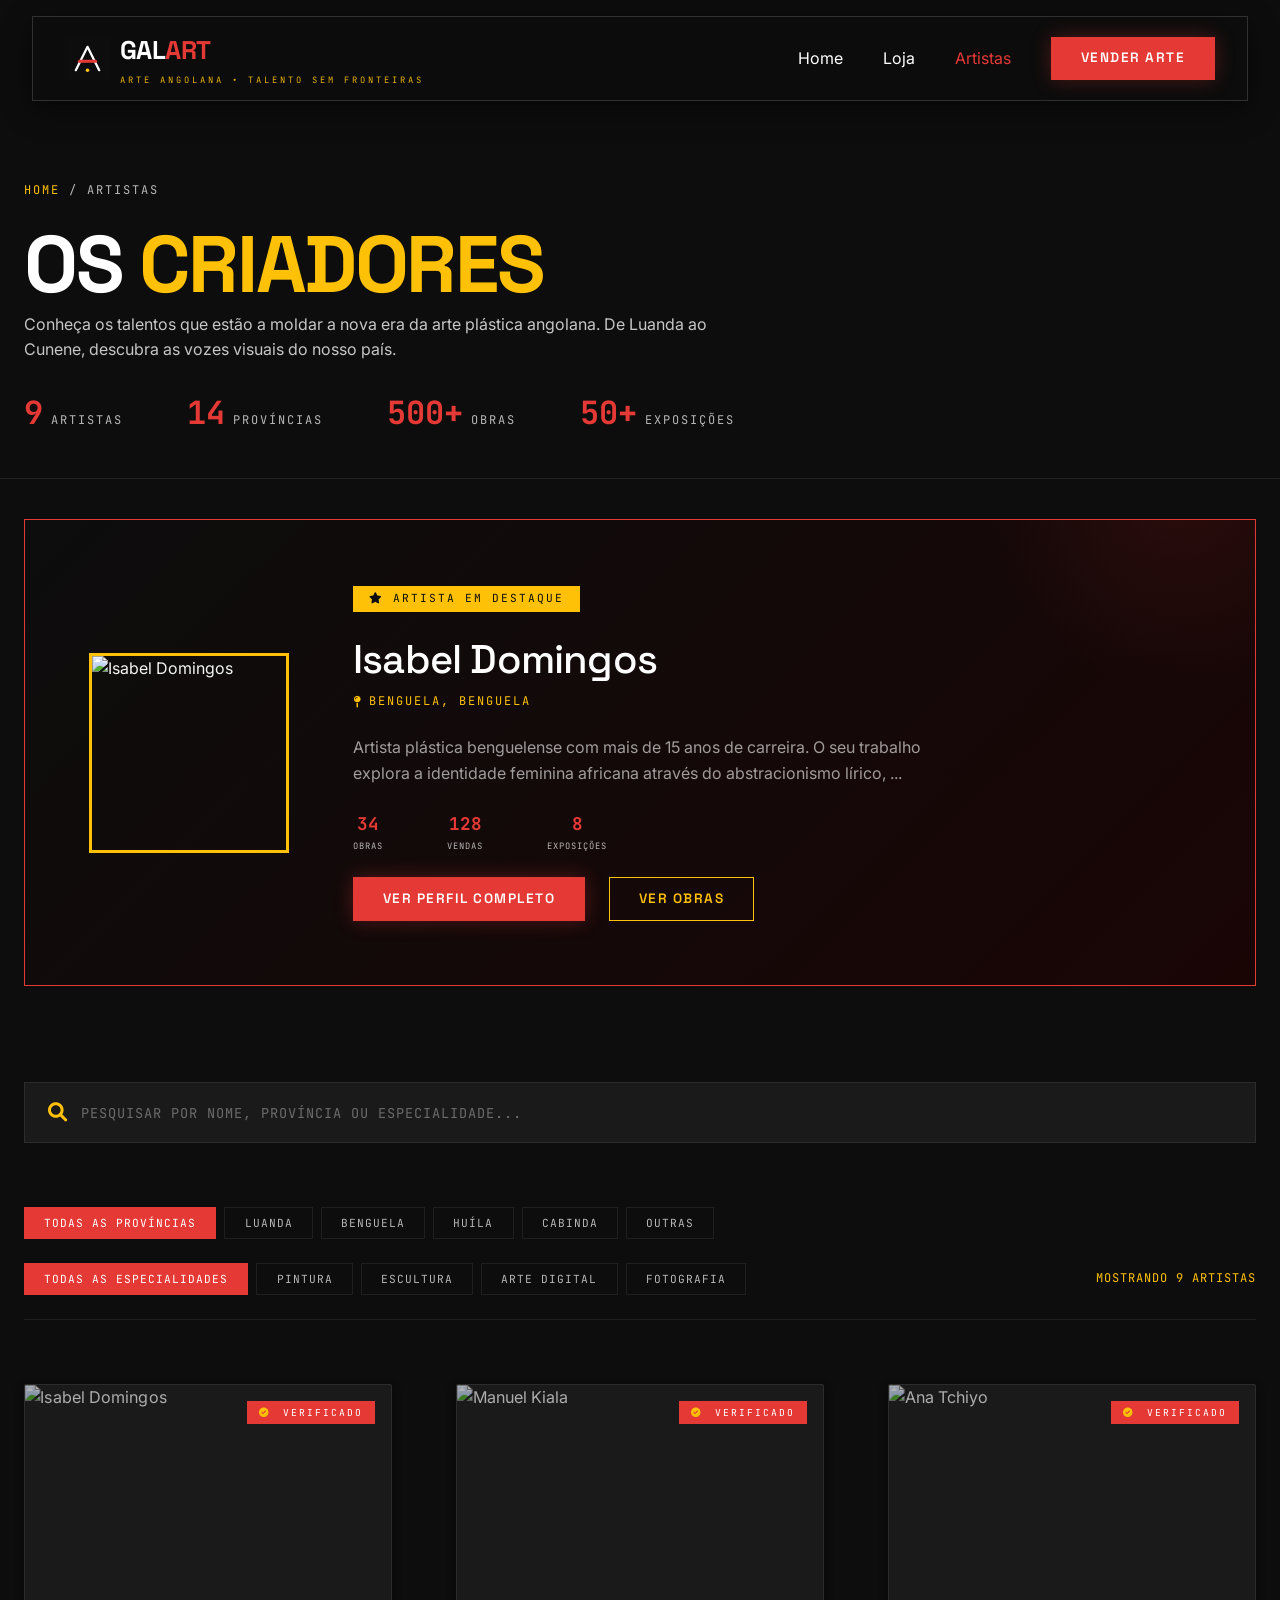
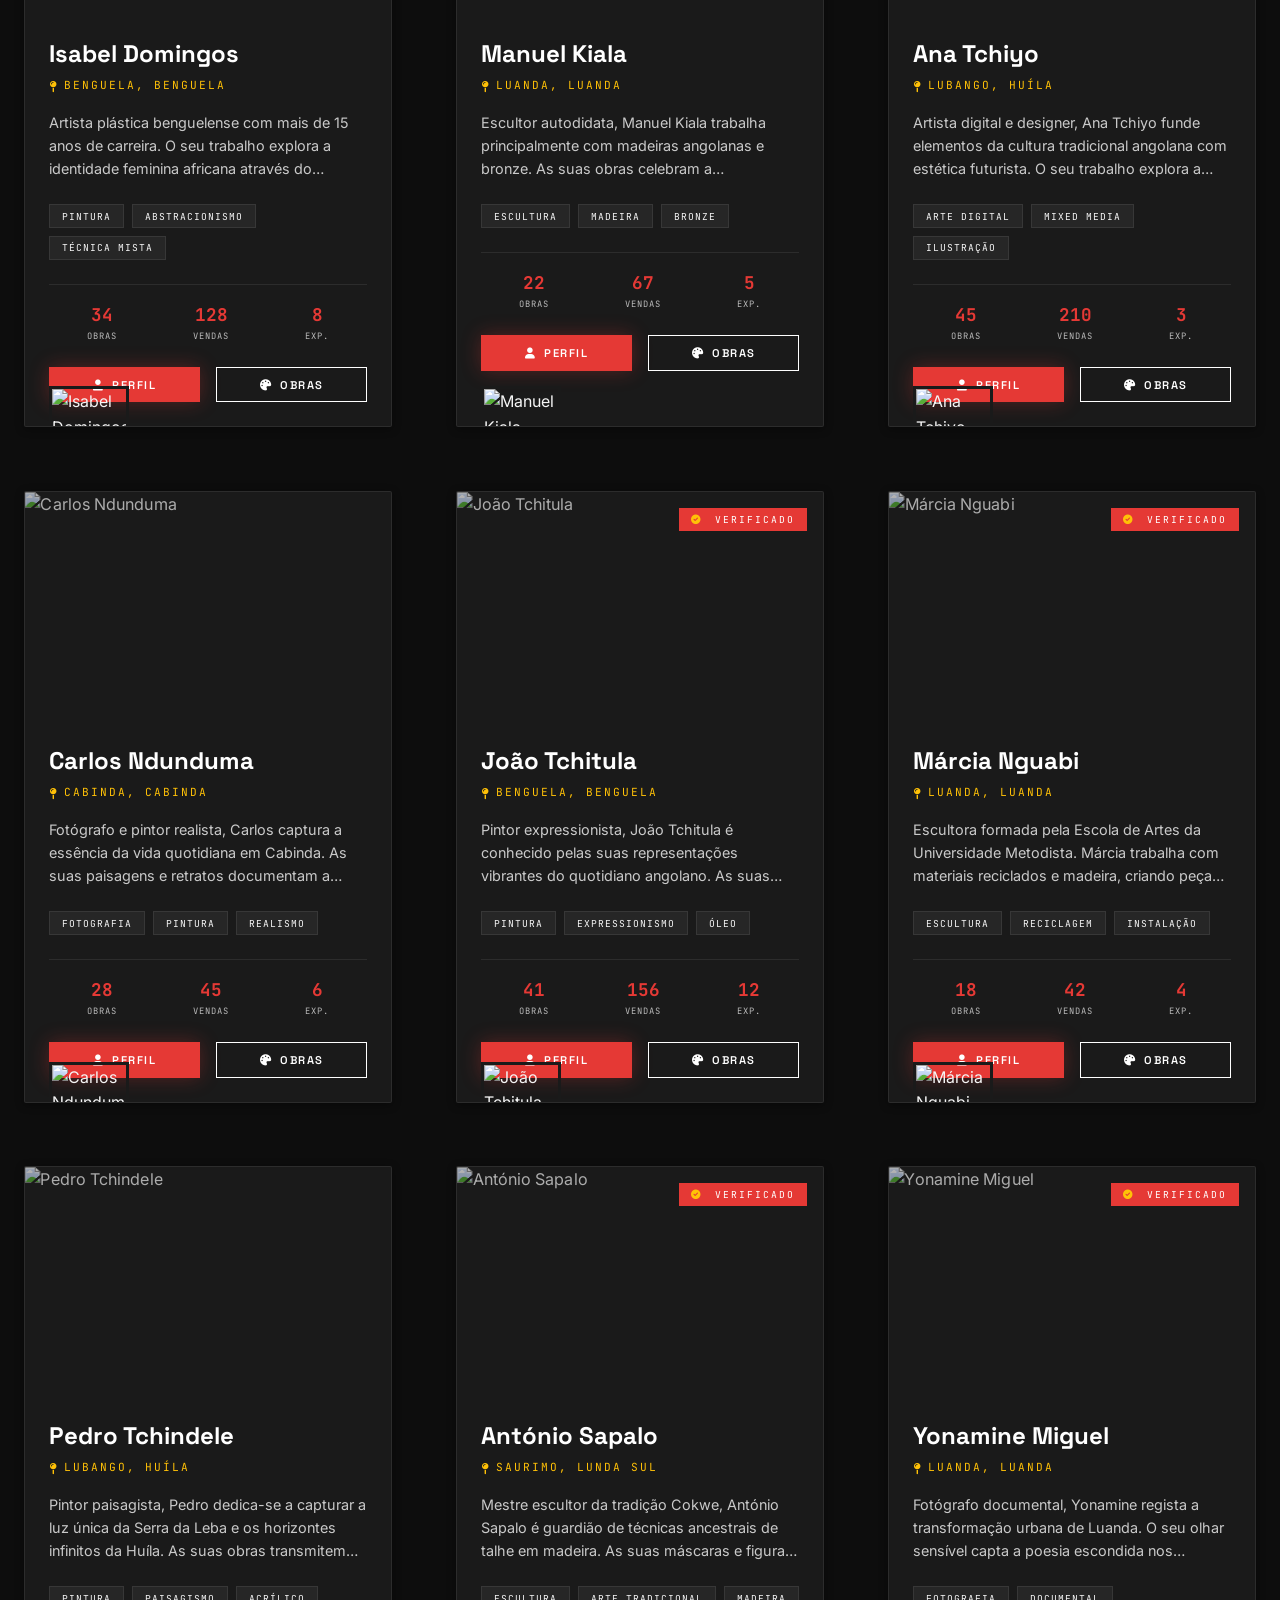
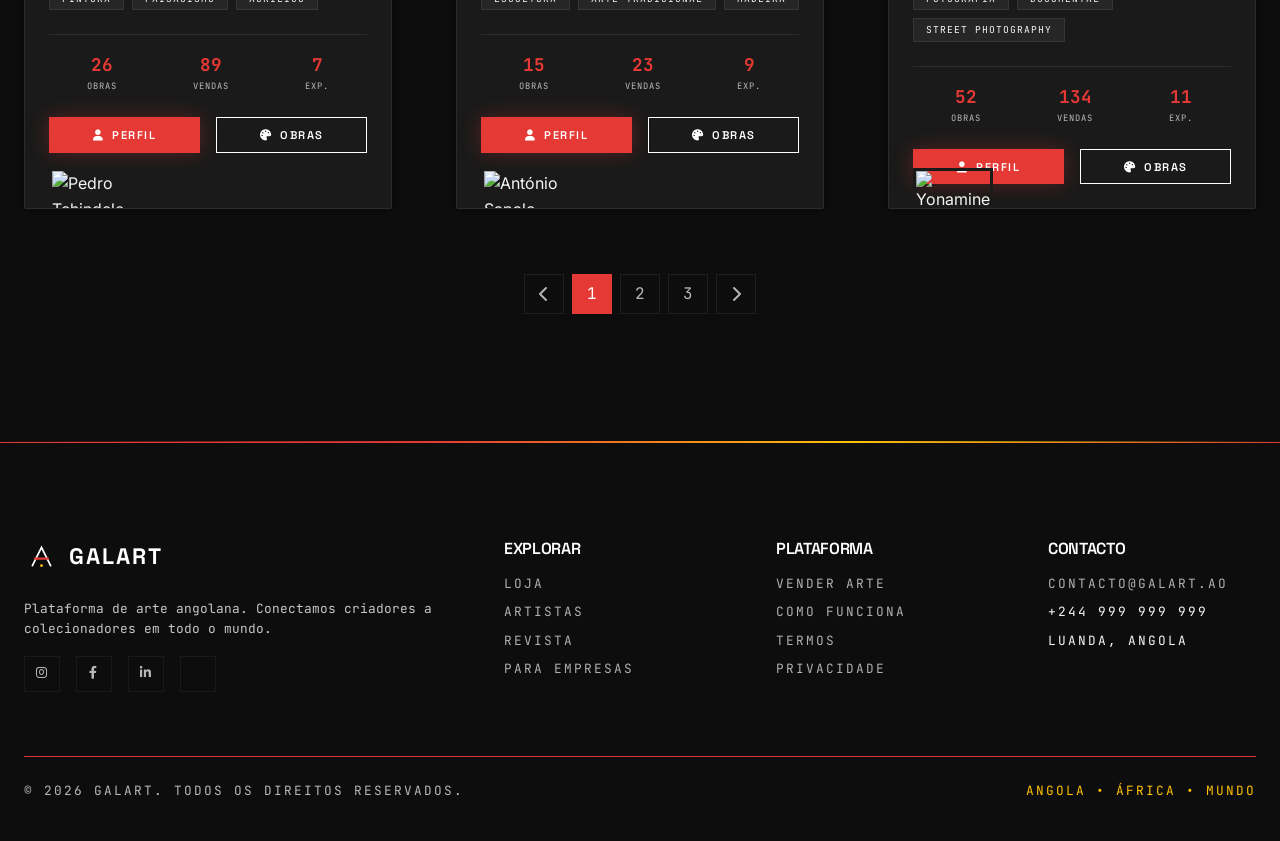
==== artistas.html @ ef6b7861 "Add files via upload" ====
<!DOCTYPE html>
<html lang="pt-AO">
<head>
  <meta charset="UTF-8">
  <meta name="viewport" content="width=device-width, initial-scale=1.0, viewport-fit=cover">
  <meta name="description" content="GALART Artistas - Conheça os talentos da arte plástica angolana. Descubra pintores, escultores e artistas digitais de todas as províncias de Angola.">
  <meta name="theme-color" content="#0D0D0D">
  
  <title>Artistas | GALART - Talento Angolano</title>
  
  <!-- Fontes Google -->
  <link rel="preconnect" href="https://fonts.googleapis.com">
  <link rel="preconnect" href="https://fonts.gstatic.com" crossorigin>
  <link href="https://fonts.googleapis.com/css2?family=Space+Grotesk:wght@400;500;600;700;800&family=Inter:wght@400;500;600&family=JetBrains+Mono:wght@400;500&display=swap" rel="stylesheet">
  
  <!-- Font Awesome -->
  <link rel="stylesheet" href="https://cdnjs.cloudflare.com/ajax/libs/font-awesome/6.0.0-beta3/css/all.min.css">
  
 
</head>
<body>
  
  <!-- ============================================ -->
  <!-- NAVBAR                                       -->
  <!-- ============================================ -->
   <nav class="navbar">
    <div class="galart-logo">
      <!-- Logotipo Oficial GALART (SVG) -->
      <svg class="galart-logo-svg" viewBox="0 0 50 50" fill="none" xmlns="http://www.w3.org/2000/svg">
        <!-- Fundo Preto -->
        <rect width="50" height="50" fill="#0D0D0D"/>
        <!-- Letra G Estilizada -->
        <path d="M12 38L25 12L38 38" stroke="#FFFFFF" stroke-width="2.5" stroke-linecap="round" stroke-linejoin="round"/>
        <!-- Rabisco Vermelho -->
        <path d="M16 28H34" stroke="#E53935" stroke-width="3.5" stroke-linecap="round"/>
        <!-- Detalhe Amarelo -->
        <circle cx="25" cy="38" r="2" fill="#FFC107"/>
      </svg>
      <div>
        <div class="galart-logo-text">
          GAL<span class="accent">ART</span>
        </div>
        <div class="galart-slogan">ARTE ANGOLANA • TALENTO SEM FRONTEIRAS</div>
      </div>
    </div>
    
    <div class="nav-links" style="display: flex; gap: 2.5rem; align-items: center;">
      <a href="home.html">Home</a>
      <a href="loja.html">Loja</a>
      <a href="artistas.html" style="color: var(--color-red);">Artistas</a>
      
      <a href="/vender" class="btn btn-primary" style="padding: 0.6rem 1.8rem;">Vender Arte</a>
    </div>
  </nav>
  
  <!-- ============================================ -->
  <!-- PAGE HEADER                                  -->
  <!-- ============================================ -->
  <section class="page-header">
    <div class="container">
      <div class="breadcrumb">
        <a href="home.html">Home</a> / <span>Artistas</span>
      </div>
      <h1>Os <span class="accent">Criadores</span></h1>
      <p class="header-description">
        Conheça os talentos que estão a moldar a nova era da arte plástica angolana. 
        De Luanda ao Cunene, descubra as vozes visuais do nosso país.
      </p>
      
      <div class="header-stats">
        <div class="header-stat">
          <span class="header-stat-number" id="totalArtists">9</span>
          <span class="header-stat-label">Artistas</span>
        </div>
        <div class="header-stat">
          <span class="header-stat-number">14</span>
          <span class="header-stat-label">Províncias</span>
        </div>
        <div class="header-stat">
          <span class="header-stat-number">500+</span>
          <span class="header-stat-label">Obras</span>
        </div>
        <div class="header-stat">
          <span class="header-stat-number">50+</span>
          <span class="header-stat-label">Exposições</span>
        </div>
      </div>
    </div>
  </section>
  
  <!-- ============================================ -->
  <!-- ARTISTA EM DESTAQUE                          -->
  <!-- ============================================ -->
  <section>
    <div class="container">
      <div class="featured-artist" id="featuredArtist"></div>
    </div>
  </section>
  
  <!-- ============================================ -->
  <!-- PESQUISA E FILTROS                           -->
  <!-- ============================================ -->
  <section class="search-filter-section">
    <div class="container">
      <div class="search-wrapper">
        <i class="fas fa-search search-icon"></i>
        <input type="text" class="search-input" id="searchInput" placeholder="Pesquisar por nome, província ou especialidade...">
      </div>
      
      <div class="filters-bar">
        <div class="filter-group">
          <button class="filter-btn active" data-province="all">Todas as Províncias</button>
          <button class="filter-btn" data-province="Luanda">Luanda</button>
          <button class="filter-btn" data-province="Benguela">Benguela</button>
          <button class="filter-btn" data-province="Huíla">Huíla</button>
          <button class="filter-btn" data-province="Cabinda">Cabinda</button>
          <button class="filter-btn" data-province="outras">Outras</button>
        </div>
        
        <div class="filter-group">
          <button class="filter-btn active" data-specialty="all">Todas as Especialidades</button>
          <button class="filter-btn" data-specialty="Pintura">Pintura</button>
          <button class="filter-btn" data-specialty="Escultura">Escultura</button>
          <button class="filter-btn" data-specialty="Arte Digital">Arte Digital</button>
          <button class="filter-btn" data-specialty="Fotografia">Fotografia</button>
        </div>
        
        <div class="results-count">
          Mostrando <span id="showingCount">9</span> artistas
        </div>
      </div>
    </div>
  </section>
  
  <!-- ============================================ -->
  <!-- GRID DE ARTISTAS                             -->
  <!-- ============================================ -->
  <section>
    <div class="container">
      <div class="artists-grid" id="artistsGrid"></div>
      
      <div class="pagination">
        <a href="#" class="page-link"><i class="fas fa-chevron-left"></i></a>
        <a href="#" class="page-link active">1</a>
        <a href="#" class="page-link">2</a>
        <a href="#" class="page-link">3</a>
        <a href="#" class="page-link"><i class="fas fa-chevron-right"></i></a>
      </div>
    </div>
  </section>
  
  <!-- ============================================ -->
  <!-- MODAL DE PERFIL DO ARTISTA                   -->
  <!-- ============================================ -->
  <div class="modal-overlay" id="artistModal">
    <div class="modal">
      <button class="modal-close" id="modalClose">&times;</button>
      <div id="modalContent"></div>
    </div>
  </div>
  
  <!-- ============================================ -->
  <!-- FOOTER                                       -->
  <!-- ============================================ -->
  <footer class="footer">
    <div class="container">
      <div class="footer-content">
        <div>
          <div class="galart-logo" style="margin-bottom: var(--space-md);">
            <svg width="35" height="35" viewBox="0 0 50 50" fill="none">
              <rect width="50" height="50" fill="#0D0D0D"/>
              <path d="M12 38L25 12L38 38" stroke="#FFFFFF" stroke-width="2.5" stroke-linecap="round"/>
              <path d="M16 28H34" stroke="#E53935" stroke-width="3.5" stroke-linecap="round"/>
              <circle cx="25" cy="38" r="2" fill="#FFC107"/>
            </svg>
            <span style="font-family: var(--font-primary); font-weight: 800; font-size: 1.4rem; color: var(--color-white);">GALART</span>
          </div>
          <p style="text-transform: none; letter-spacing: normal; opacity: 0.8; margin-bottom: var(--space-sm);">
            Plataforma de arte angolana. Conectamos criadores a colecionadores em todo o mundo.
          </p>
          <div class="social-links">
            <a href="#"><i class="fab fa-instagram"></i></a>
            <a href="#"><i class="fab fa-facebook-f"></i></a>
            <a href="#"><i class="fab fa-linkedin-in"></i></a>
            <a href="#"><i class="fab fa-x-twitter"></i></a>
          </div>
        </div>
        <div>
          <h4>Explorar</h4>
          <ul>
            <li><a href="loja.html">Loja</a></li>
            <li><a href="artistas.html">Artistas</a></li>
            <li><a href="revista.html">Revista</a></li>
            <li><a href="empresas.html">Para Empresas</a></li>
          </ul>
        </div>
        <div>
          <h4>Plataforma</h4>
          <ul>
            <li><a href="vender.html">Vender Arte</a></li>
            <li><a href="como-funciona.html">Como Funciona</a></li>
            <li><a href="termos.html">Termos</a></li>
            <li><a href="privacidade.html">Privacidade</a></li>
          </ul>
        </div>
        <div>
          <h4>Contacto</h4>
          <ul>
            <li><a href="mailto:contacto@galart.ao">contacto@galart.ao</a></li>
            <li>+244 999 999 999</li>
            <li>Luanda, Angola</li>
          </ul>
        </div>
      </div>
      <div class="footer-bottom">
        <span>© 2026 GALART. Todos os direitos reservados.</span>
        <span style="color: var(--color-yellow);">ANGOLA • ÁFRICA • MUNDO</span>
      </div>
    </div>
  </footer>
  
  <!-- ============================================ -->
  <!-- JAVASCRIPT                                   -->
  <!-- ============================================ -->
  <script>
    (function() {
      'use strict';
      
      // ===== DADOS DOS ARTISTAS =====
      const artists = [
        {
          id: 1,
          name: 'Isabel Domingos',
          location: 'Benguela',
          province: 'Benguela',
          avatar: 'https://images.unsplash.com/photo-1544005313-94ddf0286df2?w=200&q=80',
          cover: 'https://images.joseartgallery.com/247650/conversions/portrait-painting-dreaming-colorful-portrait-thumb.jpg?w=800&q=80',
          bio: 'Artista plástica benguelense com mais de 15 anos de carreira. O seu trabalho explora a identidade feminina africana através do abstracionismo lírico, utilizando cores vibrantes e texturas que remetem às paisagens do Namibe.',
          specialties: ['Pintura', 'Abstracionismo', 'Técnica Mista'],
          artworks: 34,
          sales: 128,
          exhibitions: 8,
          verified: true,
          featured: true,
          social: { ig: '@isabel.art', web: 'isabeldomingos.art' }
        },
        {
          id: 2,
          name: 'Manuel Kiala',
          location: 'Luanda',
          province: 'Luanda',
          avatar: 'https://images.unsplash.com/photo-1506794778202-cad84cf45f1d?w=200&q=80',
          cover: 'https://images.joseartgallery.com/169221/conversions/portrait-painting-floral-tranquility-thumb.jpg?w=800&q=80',
          bio: 'Escultor autodidata, Manuel Kiala trabalha principalmente com madeiras angolanas e bronze. As suas obras celebram a ancestralidade e os guardiões espirituais das tradições bantu, reinterpretados numa linguagem contemporânea.',
          specialties: ['Escultura', 'Madeira', 'Bronze'],
          artworks: 22,
          sales: 67,
          exhibitions: 5,
          verified: true,
          featured: false,
          social: { ig: '@kiala.escultor' }
        },
        {
          id: 3,
          name: 'Ana Tchiyo',
          location: 'Lubango',
          province: 'Huíla',
          avatar: 'https://images.unsplash.com/photo-1534528741775-53994a69daeb?w=200&q=80',
          cover: 'https://images.unsplash.com/photo-1634986666676-ec8fd927c23d?w=800&q=80',
          bio: 'Artista digital e designer, Ana Tchiyo funde elementos da cultura tradicional angolana com estética futurista. O seu trabalho explora a intersecção entre tecnologia, identidade e espiritualidade africana.',
          specialties: ['Arte Digital', 'Mixed Media', 'Ilustração'],
          artworks: 45,
          sales: 210,
          exhibitions: 3,
          verified: true,
          featured: false,
          social: { ig: '@anat.digital', web: 'anatchiyo.com' }
        },
        {
          id: 4,
          name: 'Carlos Ndunduma',
          location: 'Cabinda',
          province: 'Cabinda',
          avatar: 'https://images.unsplash.com/photo-1507003211169-0a1dd7228f2d?w=200&q=80',
          cover: 'https://encrypted-tbn0.gstatic.com/images?q=tbn:ANd9GcSme17rHUwz-YbheVgAdD0PBdrKtT3tMPlOhg&s?w=800&q=80',
          bio: 'Fotógrafo e pintor realista, Carlos captura a essência da vida quotidiana em Cabinda. As suas paisagens e retratos documentam a beleza crua e a resiliência do povo cabindense.',
          specialties: ['Fotografia', 'Pintura', 'Realismo'],
          artworks: 28,
          sales: 45,
          exhibitions: 6,
          verified: false,
          featured: false,
          social: { ig: '@carlos.ndunduma' }
        },
        {
          id: 5,
          name: 'João Tchitula',
          location: 'Benguela',
          province: 'Benguela',
          avatar: 'https://images.unsplash.com/photo-1472099645785-5658abf4ff4e?w=200&q=80',
          cover: 'https://encrypted-tbn0.gstatic.com/images?q=tbn:ANd9GcSb9mZvva96IzEBja42LczDdOHxOEzr7sdamw&s?w=800&q=80',
          bio: 'Pintor expressionista, João Tchitula é conhecido pelas suas representações vibrantes do quotidiano angolano. As suas telas são uma celebração da cor e do movimento das ruas de Benguela.',
          specialties: ['Pintura', 'Expressionismo', 'Óleo'],
          artworks: 41,
          sales: 156,
          exhibitions: 12,
          verified: true,
          featured: true,
          social: { ig: '@tchitula.art' }
        },
        {
          id: 6,
          name: 'Márcia Nguabi',
          location: 'Luanda',
          province: 'Luanda',
          avatar: 'https://images.unsplash.com/photo-1580489944761-15a19d654956?w=200&q=80',
          cover: 'https://arteref.com/wp-content/uploads/2019/04/mona-lisa-leonardo-da-vinci.jpg?w=800&q=80',
          bio: 'Escultora formada pela Escola de Artes da Universidade Metodista. Márcia trabalha com materiais reciclados e madeira, criando peças que questionam o consumo e a sustentabilidade na África contemporânea.',
          specialties: ['Escultura', 'Reciclagem', 'Instalação'],
          artworks: 18,
          sales: 42,
          exhibitions: 4,
          verified: true,
          featured: false,
          social: { ig: '@marcia.nguabi' }
        },
        {
          id: 7,
          name: 'Pedro Tchindele',
          location: 'Lubango',
          province: 'Huíla',
          avatar: 'https://images.unsplash.com/photo-1463453091185-61582044d556?w=200&q=80',
          cover: 'https://images.unsplash.com/photo-1580136579312-94651dfd596d?w=800&q=80',
          bio: 'Pintor paisagista, Pedro dedica-se a capturar a luz única da Serra da Leba e os horizontes infinitos da Huíla. As suas obras transmitem uma serenidade contemplativa característica do planalto central.',
          specialties: ['Pintura', 'Paisagismo', 'Acrílico'],
          artworks: 26,
          sales: 89,
          exhibitions: 7,
          verified: false,
          featured: false,
          social: { ig: '@pedro.tchindele' }
        },
        {
          id: 8,
          name: 'António Sapalo',
          location: 'Saurimo',
          province: 'Lunda Sul',
          avatar: 'https://images.unsplash.com/photo-1500648767791-00dcc994a43e?w=200&q=80',
          cover: 'https://images.joseartgallery.com/128279/conversions/cityscapes-painting-big-apple-mirage-more-photo-thumb900.jpg?w=800&q=80',
          bio: 'Mestre escultor da tradição Cokwe, António Sapalo é guardião de técnicas ancestrais de talhe em madeira. As suas máscaras e figuras rituais são reconhecidas internacionalmente pela sua autenticidade.',
          specialties: ['Escultura', 'Arte Tradicional', 'Madeira'],
          artworks: 15,
          sales: 23,
          exhibitions: 9,
          verified: true,
          featured: true,
          social: { ig: '@sapalo.arte' }
        },
        {
          id: 9,
          name: 'Yonamine Miguel',
          location: 'Luanda',
          province: 'Luanda',
          avatar: 'https://images.unsplash.com/photo-1492562080023-ab3db95bfbce?w=200&q=80',
          cover: 'https://www.artmajeur.com/medias/home/p/r/preston-m-smith-pms/artwork/14987231_alma.jpg?w=800&q=80',
          bio: 'Fotógrafo documental, Yonamine regista a transformação urbana de Luanda. O seu olhar sensível capta a poesia escondida nos musseques e a energia caótica da capital angolana.',
          specialties: ['Fotografia', 'Documental', 'Street Photography'],
          artworks: 52,
          sales: 134,
          exhibitions: 11,
          verified: true,
          featured: false,
          social: { ig: '@yonamine.foto', web: 'yonaminemiguel.com' }
        }
      ];
      
      // ===== ESTADO =====
      let currentProvince = 'all';
      let currentSpecialty = 'all';
      let searchTerm = '';
      
      // ===== ELEMENTOS DOM =====
      const artistsGrid = document.getElementById('artistsGrid');
      const featuredArtistDiv = document.getElementById('featuredArtist');
      const searchInput = document.getElementById('searchInput');
      const showingCount = document.getElementById('showingCount');
      const artistModal = document.getElementById('artistModal');
      const modalContent = document.getElementById('modalContent');
      const modalClose = document.getElementById('modalClose');
      
      // ===== FORMATAR PREÇO =====
      function formatNumber(num) {
        return num.toString().replace(/\B(?=(\d{3})+(?!\d))/g, '.');
      }
      
      // ===== FILTRAR ARTISTAS =====
      function filterArtists() {
        return artists.filter(artist => {
          if (currentProvince !== 'all') {
            if (currentProvince === 'outras') {
              const mainProvinces = ['Luanda', 'Benguela', 'Huíla', 'Cabinda', 'Huambo'];
              if (mainProvinces.includes(artist.province)) return false;
            } else {
              if (artist.province !== currentProvince) return false;
            }
          }
          
          if (currentSpecialty !== 'all') {
            if (!artist.specialties.includes(currentSpecialty)) return false;
          }
          
          if (searchTerm) {
            const searchLower = searchTerm.toLowerCase();
            const matchName = artist.name.toLowerCase().includes(searchLower);
            const matchLocation = artist.location.toLowerCase().includes(searchLower);
            const matchProvince = artist.province.toLowerCase().includes(searchLower);
            const matchSpecialty = artist.specialties.some(s => s.toLowerCase().includes(searchLower));
            
            if (!(matchName || matchLocation || matchProvince || matchSpecialty)) return false;
          }
          
          return true;
        });
      }
      
      // ===== RENDERIZAR ARTISTA EM DESTAQUE =====
      function renderFeaturedArtist() {
        const featured = artists.find(a => a.featured) || artists[0];
        
        featuredArtistDiv.innerHTML = `
          <div class="featured-content">
            <div class="featured-avatar">
              <img src="${featured.avatar}" alt="${featured.name}">
            </div>
            <div class="featured-info">
              <span class="featured-badge">
                <i class="fas fa-star"></i> Artista em Destaque
              </span>
              <h3>${featured.name}</h3>
              <div class="featured-location">
                <i class="fas fa-map-pin"></i> ${featured.location}, ${featured.province}
              </div>
              <p class="featured-bio">${featured.bio.substring(0, 150)}...</p>
              <div class="featured-stats">
                <div class="stat">
                  <div class="stat-value">${featured.artworks}</div>
                  <div class="stat-label">Obras</div>
                </div>
                <div class="stat">
                  <div class="stat-value">${featured.sales}</div>
                  <div class="stat-label">Vendas</div>
                </div>
                <div class="stat">
                  <div class="stat-value">${featured.exhibitions}</div>
                  <div class="stat-label">Exposições</div>
                </div>
              </div>
              <div class="featured-actions">
                <button class="btn btn-primary" onclick="viewArtistProfile(${featured.id})">
                  Ver Perfil Completo
                </button>
                <button class="btn btn-outline-yellow" onclick="window.location.href='loja.html?artist=${featured.id}'">
                  Ver Obras
                </button>
              </div>
            </div>
          </div>
        `;
      }
      
      // ===== RENDERIZAR GRID =====
      function renderArtists() {
        const filtered = filterArtists();
        showingCount.textContent = filtered.length;
        
        if (filtered.length === 0) {
          artistsGrid.innerHTML = `
            <div class="no-results">
              <i class="fas fa-search"></i>
              <p>Nenhum artista encontrado com os filtros selecionados.</p>
              <p style="font-size: 0.85rem; opacity: 0.7;">Tente ajustar os critérios de pesquisa ou limpar os filtros.</p>
              <button class="btn btn-outline-yellow" style="margin-top: var(--space-md);" onclick="clearAllFilters()">
                Limpar Todos os Filtros
              </button>
            </div>
          `;
          return;
        }
        
        let html = '';
        filtered.forEach(artist => {
          const verifiedBadge = artist.verified ? `
            <span class="artist-verified">
              <i class="fas fa-check-circle"></i> Verificado
            </span>
          ` : '';
          
          const specialtiesHtml = artist.specialties.slice(0, 3).map(s => 
            `<span class="specialty-tag">${s}</span>`
          ).join('');
          
          html += `
            <div class="artist-card">
              <div class="artist-cover">
                <img src="${artist.cover}" alt="${artist.name}">
                ${verifiedBadge}
              </div>
              <div class="artist-avatar">
                <img src="${artist.avatar}" alt="${artist.name}">
              </div>
              <div class="artist-info">
                <div class="artist-name">${artist.name}</div>
                <div class="artist-location">
                  <i class="fas fa-map-pin"></i> ${artist.location}, ${artist.province}
                </div>
                <p class="artist-bio">${artist.bio}</p>
                <div class="artist-specialties">
                  ${specialtiesHtml}
                </div>
                <div class="artist-stats">
                  <div class="stat">
                    <div class="stat-value">${artist.artworks}</div>
                    <div class="stat-label">Obras</div>
                  </div>
                  <div class="stat">
                    <div class="stat-value">${artist.sales}</div>
                    <div class="stat-label">Vendas</div>
                  </div>
                  <div class="stat">
                    <div class="stat-value">${artist.exhibitions}</div>
                    <div class="stat-label">Exp.</div>
                  </div>
                </div>
                <div class="artist-actions">
                  <button class="btn btn-primary" onclick="viewArtistProfile(${artist.id})">
                    <i class="fas fa-user"></i> Perfil
                  </button>
                  <button class="btn" onclick="window.location.href='loja.html?artist=${artist.id}'">
                    <i class="fas fa-palette"></i> Obras
                  </button>
                </div>
              </div>
            </div>
          `;
        });
        
        artistsGrid.innerHTML = html;
      }
      
      // ===== VISUALIZAR PERFIL (MODAL) =====
      window.viewArtistProfile = function(artistId) {
        const artist = artists.find(a => a.id === artistId);
        if (!artist) return;
        
        const verifiedBadge = artist.verified ? `
          <span class="modal-verified">
            <i class="fas fa-check-circle"></i> Verificado
          </span>
        ` : '';
        
        const specialtiesHtml = artist.specialties.map(s => 
          `<span class="specialty-tag">${s}</span>`
        ).join('');
        
        const artworksHtml = `
          <div class="modal-artworks-grid">
            <div class="modal-artwork" onclick="window.location.href='loja.html'">
              <img src="${artist.cover}" alt="Obra 1">
            </div>
            <div class="modal-artwork" onclick="window.location.href='loja.html'">
              <img src="https://images.unsplash.com/photo-1578301978693-85fa9c0320bf?w=300&q=80" alt="Obra 2">
            </div>
            <div class="modal-artwork" onclick="window.location.href='loja.html'">
              <img src="https://images.unsplash.com/photo-1541961017774-22349e4a1262?w=300&q=80" alt="Obra 3">
            </div>
          </div>
        `;
        
        modalContent.innerHTML = `
          <div class="modal-cover">
            <img src="${artist.cover}" alt="${artist.name}">
            <div class="modal-avatar">
              <img src="${artist.avatar}" alt="${artist.name}">
            </div>
          </div>
          <div class="modal-content">
            <div class="modal-name">
              ${artist.name}
              ${verifiedBadge}
            </div>
            <div class="modal-location">
              <i class="fas fa-map-pin"></i> ${artist.location}, ${artist.province}
            </div>
            <p class="modal-bio">${artist.bio}</p>
            
            <div class="modal-section">
              <h4>Especialidades</h4>
              <div class="artist-specialties">
                ${specialtiesHtml}
              </div>
            </div>
            
            <div class="modal-section">
              <h4>Estatísticas</h4>
              <div class="modal-stats-grid">
                <div class="stat">
                  <div class="stat-value" style="font-size: 1.5rem;">${artist.artworks}</div>
                  <div class="stat-label">Obras Publicadas</div>
                </div>
                <div class="stat">
                  <div class="stat-value" style="font-size: 1.5rem;">${artist.sales}</div>
                  <div class="stat-label">Vendas Realizadas</div>
                </div>
                <div class="stat">
                  <div class="stat-value" style="font-size: 1.5rem;">${artist.exhibitions}</div>
                  <div class="stat-label">Exposições</div>
                </div>
              </div>
            </div>
            
            <div class="modal-section">
              <h4>Obras em Destaque</h4>
              ${artworksHtml}
            </div>
            
            <div class="modal-section">
              <h4>Contacto e Redes</h4>
              <div class="modal-social">
                ${artist.social.ig ? `<a href="#"><i class="fab fa-instagram"></i> ${artist.social.ig}</a>` : ''}
                ${artist.social.web ? `<a href="#"><i class="fas fa-globe"></i> Website</a>` : ''}
              </div>
            </div>
            
            <div class="modal-actions">
              <button class="btn btn-primary" onclick="window.location.href='loja.html?artist=${artist.id}'; document.getElementById('artistModal').classList.remove('active');">
                <i class="fas fa-shopping-bag"></i> Ver Todas as Obras
              </button>
              <button class="btn btn-outline-yellow" onclick="document.getElementById('artistModal').classList.remove('active');">
                Fechar
              </button>
            </div>
          </div>
        `;
        
        artistModal.classList.add('active');
        document.body.style.overflow = 'hidden';
      };
      
      // ===== LIMPAR FILTROS =====
      window.clearAllFilters = function() {
        currentProvince = 'all';
        currentSpecialty = 'all';
        searchTerm = '';
        searchInput.value = '';
        
        document.querySelectorAll('[data-province]').forEach(btn => {
          btn.classList.remove('active');
          if (btn.dataset.province === 'all') btn.classList.add('active');
        });
        
        document.querySelectorAll('[data-specialty]').forEach(btn => {
          btn.classList.remove('active');
          if (btn.dataset.specialty === 'all') btn.classList.add('active');
        });
        
        renderArtists();
      };
      
      // ===== EVENT LISTENERS =====
      searchInput.addEventListener('input', (e) => {
        searchTerm = e.target.value;
        renderArtists();
      });
      
      document.querySelectorAll('[data-province]').forEach(btn => {
        btn.addEventListener('click', () => {
          document.querySelectorAll('[data-province]').forEach(b => b.classList.remove('active'));
          btn.classList.add('active');
          currentProvince = btn.dataset.province;
          renderArtists();
        });
      });
      
      document.querySelectorAll('[data-specialty]').forEach(btn => {
        btn.addEventListener('click', () => {
          document.querySelectorAll('[data-specialty]').forEach(b => b.classList.remove('active'));
          btn.classList.add('active');
          currentSpecialty = btn.dataset.specialty;
          renderArtists();
        });
      });
      
      modalClose.addEventListener('click', () => {
        artistModal.classList.remove('active');
        document.body.style.overflow = '';
      });
      
      artistModal.addEventListener('click', (e) => {
        if (e.target === artistModal) {
          artistModal.classList.remove('active');
          document.body.style.overflow = '';
        }
      });
      
      document.addEventListener('keydown', (e) => {
        if (e.key === 'Escape' && artistModal.classList.contains('active')) {
          artistModal.classList.remove('active');
          document.body.style.overflow = '';
        }
      });
      
      // ===== INICIALIZAR =====
      renderFeaturedArtist();
      renderArtists();
      
    })();
  </script>
  <style>
    /* ============================================
   GALART - PÁGINA DE ARTISTAS
   Segue o CSS Base Global v2.0
   Paleta Oficial: Preto + Branco + Vermelho + Amarelo
   ============================================ */

/* ---------- RESET & VARIÁVEIS (IDÊNTICO AO BASE) ---------- */
*,
*::before,
*::after {
  margin: 0;
  padding: 0;
  box-sizing: border-box;
}

:root {
  /* Cores Principais - Extraídas do Logotipo */
  --color-black: #0D0D0D;
  --color-black-light: #1A1A1A;
  --color-black-lighter: #262626;
  --color-white: #FFFFFF;
  --color-white-soft: #F5F5F5;
  --color-white-muted: rgba(255, 255, 255, 0.7);
  --color-red: #E53935;
  --color-red-hover: #C62828;
  --color-yellow: #FFC107;
  --color-yellow-soft: #FFD54F;
  
  /* Cores de Interface */
  --color-border: rgba(255, 255, 255, 0.08);
  --color-border-light: rgba(255, 255, 255, 0.15);
  --color-overlay: rgba(13, 13, 13, 0.85);
  
  /* Tipografia Futurista */
  --font-primary: 'Space Grotesk', 'Montserrat', 'Inter', sans-serif;
  --font-secondary: 'Inter', -apple-system, BlinkMacSystemFont, sans-serif;
  --font-mono: 'JetBrains Mono', 'SF Mono', 'Menlo', 'Monaco', monospace;
  --font-logo: 'Space Grotesk', 'Montserrat', sans-serif;
  
  /* Espaçamento */
  --space-xs: 0.5rem;
  --space-sm: 1rem;
  --space-md: 1.5rem;
  --space-lg: 2.5rem;
  --space-xl: 4rem;
  --space-2xl: 6rem;
  --space-3xl: 8rem;
  
  /* Bordas */
  --border-radius-none: 0px;
  --border-radius-sm: 2px;
  --border-radius-md: 4px;
  --border-radius-lg: 8px;
  
  /* Sombras */
  --shadow-sm: 0 2px 8px rgba(0, 0, 0, 0.4);
  --shadow-md: 0 8px 24px rgba(0, 0, 0, 0.5);
  --shadow-lg: 0 16px 40px rgba(0, 0, 0, 0.6);
  --shadow-glow-red: 0 0 20px rgba(229, 57, 53, 0.3);
  --shadow-glow-yellow: 0 0 20px rgba(255, 193, 7, 0.2);
  --shadow-hover: 0 20px 40px rgba(0, 0, 0, 0.6), 0 0 0 1px var(--color-red);
  
  /* Curvas de Animação */
  --ease-out-expo: cubic-bezier(0.16, 1, 0.3, 1);
  --ease-out-quint: cubic-bezier(0.25, 0.46, 0.45, 0.94);
  --ease-in-out-quart: cubic-bezier(0.76, 0, 0.24, 1);
  
  /* Transições */
  --transition-fast: 0.2s var(--ease-out-quint);
  --transition-medium: 0.4s var(--ease-out-quint);
  --transition-slow: 0.6s var(--ease-out-expo);
}

/* ---------- ESTILOS BASE ---------- */
html {
  scroll-behavior: smooth;
  -webkit-font-smoothing: antialiased;
  -moz-osx-font-smoothing: grayscale;
  background-color: var(--color-black);
}

body {
  background-color: var(--color-black);
  color: var(--color-white-soft);
  font-family: var(--font-secondary);
  font-weight: 400;
  line-height: 1.6;
  font-size: 1rem;
  min-height: 100vh;
  position: relative;
}

/* Grid Técnico Futurista */
body::before {
  content: '';
  position: fixed;
  top: 0;
  left: 0;
  width: 100%;
  height: 100%;
  background-image: 
    linear-gradient(rgba(255, 255, 255, 0.02) 0.5px, transparent 0.5px),
    linear-gradient(to right, rgba(255, 255, 255, 0.02) 0.5px, transparent 0.5px);
  background-size: 60px 60px;
  pointer-events: none;
  z-index: 0;
}

.container {
  width: 100%;
  max-width: 1440px;
  margin-left: auto;
  margin-right: auto;
  padding-left: var(--space-md);
  padding-right: var(--space-md);
  position: relative;
  z-index: 2;
}

/* ---------- TIPOGRAFIA ---------- */
h1, h2, h3, h4, h5, h6 {
  font-family: var(--font-primary);
  font-weight: 600;
  line-height: 1.2;
  letter-spacing: -0.02em;
  color: var(--color-white);
}

h1 {
  font-size: clamp(3rem, 8vw, 5rem);
  font-weight: 700;
  letter-spacing: -0.03em;
  text-transform: uppercase;
}

h2 {
  font-size: clamp(2.2rem, 5vw, 3.5rem);
  margin-bottom: var(--space-md);
  font-weight: 600;
}

h3 {
  font-size: 1.75rem;
  font-weight: 500;
}

p {
  margin-bottom: var(--space-sm);
  color: var(--color-white-soft);
  opacity: 0.85;
}

a {
  color: var(--color-white);
  text-decoration: none;
  transition: color var(--transition-fast);
  position: relative;
}

a:hover {
  color: var(--color-red);
}

/* Sublinhado Futurista */
a:not(.no-underline):not(.btn)::after {
  content: '';
  position: absolute;
  bottom: -4px;
  left: 0;
  width: 0;
  height: 1.5px;
  background-color: var(--color-red);
  transition: width var(--transition-fast);
}

a:not(.no-underline):not(.btn):hover::after {
  width: 100%;
}

/* ---------- LOGOTIPO ---------- */
.galart-logo {
  display: flex;
  align-items: center;
  gap: 10px;
}

.galart-logo-svg {
  width: 45px;
  height: 45px;
}

.galart-logo-text {
  font-family: var(--font-logo);
  font-weight: 800;
  font-size: 1.6rem;
  letter-spacing: -0.02em;
  color: var(--color-white);
  text-transform: uppercase;
}

.galart-logo-text .accent {
  color: var(--color-red);
}

.galart-slogan {
  font-family: var(--font-mono);
  font-size: 0.55rem;
  text-transform: uppercase;
  letter-spacing: 3px;
  color: var(--color-yellow);
  opacity: 0.9;
  margin-top: 2px;
}

/* ---------- BOTÕES ---------- */
.btn {
  display: inline-flex;
  align-items: center;
  justify-content: center;
  gap: var(--space-xs);
  padding: 0.8rem 1.8rem;
  font-family: var(--font-primary);
  font-weight: 600;
  font-size: 0.85rem;
  letter-spacing: 1.5px;
  text-transform: uppercase;
  text-decoration: none;
  border: 1.5px solid var(--color-white);
  background-color: transparent;
  color: var(--color-white);
  cursor: pointer;
  transition: all var(--transition-fast);
  border-radius: var(--border-radius-none);
  position: relative;
  overflow: hidden;
  z-index: 1;
}

.btn::before {
  content: '';
  position: absolute;
  top: 0;
  left: 0;
  width: 0;
  height: 100%;
  background-color: var(--color-red);
  transition: width var(--transition-fast);
  z-index: -1;
}

.btn:hover {
  border-color: var(--color-red);
  color: var(--color-white);
}

.btn:hover::before {
  width: 100%;
}

.btn-primary {
  background-color: var(--color-red);
  border-color: var(--color-red);
  color: var(--color-white);
  box-shadow: var(--shadow-glow-red);
}

.btn-primary::before {
  background-color: var(--color-black);
}

.btn-primary:hover {
  border-color: var(--color-white);
  color: var(--color-white);
}

.btn-outline-yellow {
  border-color: var(--color-yellow);
  color: var(--color-yellow);
}

.btn-outline-yellow::before {
  background-color: var(--color-yellow);
}

.btn-outline-yellow:hover {
  border-color: var(--color-yellow);
  color: var(--color-black);
}

.btn-small {
  padding: 0.5rem 1.2rem;
  font-size: 0.7rem;
}

.btn-block {
  width: 100%;
}

/* ---------- NAVBAR ---------- */
.navbar {
  position: sticky;
  top: var(--space-sm);
  margin: var(--space-sm) auto;
  width: 95%;
  max-width: 1440px;
  padding: 0.8rem 2rem;
  background: rgba(13, 13, 13, 0.85);
  backdrop-filter: blur(16px) saturate(180%);
  -webkit-backdrop-filter: blur(16px) saturate(180%);
  border: 1px solid var(--color-border-light);
  border-radius: var(--border-radius-none);
  box-shadow: var(--shadow-md);
  z-index: 1000;
  display: flex;
  align-items: center;
  justify-content: space-between;
  animation: slideDown 0.6s var(--ease-out-expo) forwards;
}

@keyframes slideDown {
  from {
    opacity: 0;
    transform: translateY(-30px);
  }
  to {
    opacity: 1;
    transform: translateY(0);
  }
}

.nav-links {
  display: flex;
  gap: 2.5rem;
  align-items: center;
}

.nav-links a.active {
  color: var(--color-yellow);
}

.cart-icon {
  position: relative;
  font-size: 1.3rem;
  cursor: pointer;
  color: var(--color-white);
  transition: color var(--transition-fast);
}

.cart-icon:hover {
  color: var(--color-yellow);
}

.cart-count {
  position: absolute;
  top: -8px;
  right: -8px;
  background-color: var(--color-red);
  color: var(--color-white);
  font-family: var(--font-mono);
  font-size: 0.65rem;
  font-weight: 700;
  width: 18px;
  height: 18px;
  display: flex;
  align-items: center;
  justify-content: center;
}

/* ---------- PAGE HEADER ---------- */
.page-header {
  padding: var(--space-xl) 0 var(--space-lg);
  border-bottom: 1px solid var(--color-border);
  margin-bottom: var(--space-lg);
}

.breadcrumb {
  font-family: var(--font-mono);
  font-size: 0.75rem;
  text-transform: uppercase;
  letter-spacing: 2px;
  color: var(--color-white-muted);
  margin-bottom: var(--space-sm);
}

.breadcrumb a {
  color: var(--color-yellow);
}

.breadcrumb a:hover {
  color: var(--color-red);
}

.page-header h1 .accent {
  color: var(--color-yellow);
}

.header-description {
  color: var(--color-white-soft);
  opacity: 0.8;
  max-width: 700px;
  margin-bottom: var(--space-md);
}

.header-stats {
  display: flex;
  flex-wrap: wrap;
  gap: var(--space-xl);
  margin-top: var(--space-md);
  font-family: var(--font-mono);
}

.header-stat {
  display: flex;
  align-items: baseline;
  gap: var(--space-xs);
}

.header-stat-number {
  font-size: 2rem;
  font-weight: 700;
  color: var(--color-red);
}

.header-stat-label {
  font-size: 0.75rem;
  text-transform: uppercase;
  letter-spacing: 2px;
  color: var(--color-white-muted);
}

/* ---------- ARTISTA EM DESTAQUE ---------- */
.featured-artist {
  background: linear-gradient(135deg, var(--color-black) 0%, #1A0505 100%);
  border: 1px solid var(--color-red);
  padding: var(--space-xl);
  margin-bottom: var(--space-2xl);
  position: relative;
  overflow: hidden;
}

.featured-artist::before {
  content: '';
  position: absolute;
  top: -50%;
  right: -10%;
  width: 400px;
  height: 400px;
  background: radial-gradient(circle, rgba(229, 57, 53, 0.1) 0%, transparent 70%);
  pointer-events: none;
}

.featured-content {
  display: grid;
  grid-template-columns: auto 1fr;
  gap: var(--space-xl);
  align-items: center;
  position: relative;
  z-index: 2;
}

.featured-avatar {
  width: 200px;
  height: 200px;
  border: 3px solid var(--color-yellow);
  overflow: hidden;
}

.featured-avatar img {
  width: 100%;
  height: 100%;
  object-fit: cover;
}

.featured-info h3 {
  font-size: 2.5rem;
  margin-bottom: var(--space-xs);
}

.featured-badge {
  display: inline-block;
  padding: 0.25rem 1rem;
  background-color: var(--color-yellow);
  color: var(--color-black);
  font-family: var(--font-mono);
  font-size: 0.7rem;
  text-transform: uppercase;
  letter-spacing: 2px;
  margin-bottom: var(--space-md);
}

.featured-location {
  display: flex;
  align-items: center;
  gap: 6px;
  font-family: var(--font-mono);
  font-size: 0.75rem;
  text-transform: uppercase;
  letter-spacing: 2px;
  color: var(--color-yellow);
  margin-bottom: var(--space-md);
}

.featured-bio {
  max-width: 600px;
  color: var(--color-white-muted);
  margin-bottom: var(--space-md);
}

.featured-stats {
  display: flex;
  gap: var(--space-xl);
  margin: var(--space-md) 0;
}

.featured-actions {
  display: flex;
  gap: var(--space-md);
}

/* ---------- PESQUISA E FILTROS ---------- */
.search-filter-section {
  margin-bottom: var(--space-xl);
}

.search-wrapper {
  position: relative;
  margin-bottom: var(--space-lg);
}

.search-input {
  width: 100%;
  padding: 1.2rem 1.5rem 1.2rem 3.5rem;
  font-family: var(--font-secondary);
  font-size: 1rem;
  background-color: var(--color-black-light);
  border: 1px solid var(--color-border);
  color: var(--color-white);
  border-radius: var(--border-radius-none);
  transition: border-color var(--transition-fast), box-shadow var(--transition-fast);
}

.search-input:focus {
  outline: none;
  border-color: var(--color-red);
  box-shadow: var(--shadow-glow-red);
}

.search-input::placeholder {
  color: var(--color-white-muted);
  opacity: 0.5;
  font-family: var(--font-mono);
  font-size: 0.85rem;
  text-transform: uppercase;
  letter-spacing: 1px;
}

.search-icon {
  position: absolute;
  left: 1.5rem;
  top: 50%;
  transform: translateY(-50%);
  color: var(--color-yellow);
  font-size: 1.2rem;
}

.filters-bar {
  display: flex;
  flex-wrap: wrap;
  align-items: center;
  justify-content: space-between;
  gap: var(--space-md);
  padding: var(--space-md) 0;
  border-bottom: 1px solid var(--color-border);
}

.filter-group {
  display: flex;
  flex-wrap: wrap;
  gap: var(--space-xs);
}

.filter-btn {
  padding: 0.5rem 1.2rem;
  font-family: var(--font-mono);
  font-size: 0.7rem;
  text-transform: uppercase;
  letter-spacing: 1px;
  background-color: transparent;
  border: 1px solid var(--color-border);
  color: var(--color-white-muted);
  cursor: pointer;
  transition: all var(--transition-fast);
}

.filter-btn:hover {
  border-color: var(--color-yellow);
  color: var(--color-yellow);
}

.filter-btn.active {
  background-color: var(--color-red);
  border-color: var(--color-red);
  color: var(--color-white);
}

.results-count {
  font-family: var(--font-mono);
  font-size: 0.75rem;
  text-transform: uppercase;
  letter-spacing: 1px;
  color: var(--color-yellow);
}

/* ---------- GRID DE ARTISTAS ---------- */
.artists-grid {
  display: grid;
  grid-template-columns: repeat(3, 1fr);
  gap: var(--space-xl);
  margin-bottom: var(--space-xl);
}

.artist-card {
  background-color: var(--color-black-light);
  border: 1px solid var(--color-border);
  border-radius: var(--border-radius-sm);
  overflow: hidden;
  transition: transform var(--transition-medium), box-shadow var(--transition-medium), border-color var(--transition-fast);
  box-shadow: var(--shadow-sm);
  position: relative;
  will-change: transform, box-shadow;
}

.artist-card:hover {
  transform: translateY(-6px);
  box-shadow: var(--shadow-lg), var(--shadow-glow-red);
  border-color: var(--color-red);
}

.artist-card::after {
  content: '';
  position: absolute;
  top: 0;
  left: -100%;
  width: 100%;
  height: 1.5px;
  background: linear-gradient(90deg, transparent, var(--color-red), transparent);
  transition: left 0.6s var(--ease-out-quint);
  z-index: 3;
}

.artist-card:hover::after {
  left: 100%;
}

.artist-cover {
  position: relative;
  height: 200px;
  overflow: hidden;
}

.artist-cover img {
  width: 100%;
  height: 100%;
  object-fit: cover;
  transition: transform 6s var(--ease-out-expo);
  transform: scale(1.01);
  filter: brightness(0.7);
}

.artist-card:hover .artist-cover img {
  transform: scale(1.08);
  filter: brightness(0.9);
}

.artist-verified {
  position: absolute;
  top: var(--space-sm);
  right: var(--space-sm);
  padding: 0.25rem 0.75rem;
  background-color: var(--color-red);
  color: var(--color-white);
  font-family: var(--font-mono);
  font-size: 0.6rem;
  text-transform: uppercase;
  letter-spacing: 2px;
  z-index: 2;
}

.artist-verified i {
  margin-right: 4px;
  color: var(--color-yellow);
}

.artist-avatar {
  position: absolute;
  bottom: -40px;
  left: var(--space-md);
  width: 80px;
  height: 80px;
  border: 3px solid var(--color-black-light);
  overflow: hidden;
  z-index: 2;
}

.artist-avatar img {
  width: 100%;
  height: 100%;
  object-fit: cover;
}

.artist-info {
  padding: calc(var(--space-lg) + 10px) var(--space-md) var(--space-md);
}

.artist-name {
  font-family: var(--font-primary);
  font-weight: 700;
  font-size: 1.5rem;
  color: var(--color-white);
  margin-bottom: 4px;
}

.artist-location {
  display: flex;
  align-items: center;
  gap: 6px;
  font-family: var(--font-mono);
  font-size: 0.7rem;
  text-transform: uppercase;
  letter-spacing: 2px;
  color: var(--color-yellow);
  margin-bottom: var(--space-sm);
}

.artist-bio {
  color: var(--color-white-soft);
  opacity: 0.8;
  font-size: 0.9rem;
  margin-bottom: var(--space-md);
  display: -webkit-box;
  -webkit-line-clamp: 3;
  -webkit-box-orient: vertical;
  overflow: hidden;
}

.artist-specialties {
  display: flex;
  flex-wrap: wrap;
  gap: var(--space-xs);
  margin-bottom: var(--space-md);
}

.specialty-tag {
  padding: 0.2rem 0.75rem;
  background-color: var(--color-black-lighter);
  border: 1px solid var(--color-border);
  font-family: var(--font-mono);
  font-size: 0.6rem;
  text-transform: uppercase;
  letter-spacing: 1px;
  color: var(--color-white-soft);
}

.artist-stats {
  display: flex;
  justify-content: space-around;
  padding-top: var(--space-sm);
  border-top: 1px solid var(--color-border);
  margin-bottom: var(--space-md);
}

.stat {
  text-align: center;
}

.stat-value {
  font-family: var(--font-mono);
  font-weight: 700;
  font-size: 1.1rem;
  color: var(--color-red);
}

.stat-label {
  font-family: var(--font-mono);
  font-size: 0.55rem;
  text-transform: uppercase;
  letter-spacing: 1px;
  color: var(--color-white-muted);
}

.artist-actions {
  display: flex;
  gap: var(--space-sm);
}

.artist-actions .btn {
  flex: 1;
  padding: 0.6rem;
  font-size: 0.7rem;
}

/* ---------- MODAL DE PERFIL ---------- */
.modal-overlay {
  position: fixed;
  top: 0;
  left: 0;
  width: 100%;
  height: 100%;
  background-color: rgba(13, 13, 13, 0.95);
  backdrop-filter: blur(12px);
  -webkit-backdrop-filter: blur(12px);
  z-index: 3000;
  display: none;
  align-items: center;
  justify-content: center;
  overflow-y: auto;
  padding: var(--space-lg);
}

.modal-overlay.active {
  display: flex;
}

.modal {
  background-color: var(--color-black-light);
  border: 2px solid var(--color-red);
  border-radius: var(--border-radius-sm);
  max-width: 900px;
  width: 100%;
  max-height: 90vh;
  overflow-y: auto;
  animation: modalSlideIn 0.4s var(--ease-out-quint);
  position: relative;
}

@keyframes modalSlideIn {
  from {
    opacity: 0;
    transform: scale(0.95) translateY(-20px);
  }
  to {
    opacity: 1;
    transform: scale(1) translateY(0);
  }
}

.modal-close {
  position: absolute;
  top: var(--space-md);
  right: var(--space-md);
  background: none;
  border: none;
  color: var(--color-white);
  font-size: 1.8rem;
  cursor: pointer;
  z-index: 10;
  transition: color var(--transition-fast);
  width: 40px;
  height: 40px;
  display: flex;
  align-items: center;
  justify-content: center;
}

.modal-close:hover {
  color: var(--color-red);
}

.modal-cover {
  height: 250px;
  overflow: hidden;
  position: relative;
}

.modal-cover img {
  width: 100%;
  height: 100%;
  object-fit: cover;
  filter: brightness(0.6);
}

.modal-avatar {
  position: absolute;
  bottom: -50px;
  left: var(--space-xl);
  width: 120px;
  height: 120px;
  border: 4px solid var(--color-black-light);
  overflow: hidden;
}

.modal-avatar img {
  width: 100%;
  height: 100%;
  object-fit: cover;
}

.modal-content {
  padding: calc(var(--space-xl) + 30px) var(--space-xl) var(--space-xl);
}

.modal-name {
  font-size: 2.2rem;
  margin-bottom: var(--space-xs);
  display: flex;
  align-items: center;
  flex-wrap: wrap;
  gap: var(--space-sm);
}

.modal-verified {
  background-color: var(--color-red);
  padding: 0.2rem 0.8rem;
  font-family: var(--font-mono);
  font-size: 0.65rem;
  text-transform: uppercase;
  letter-spacing: 1px;
  color: var(--color-white);
}

.modal-verified i {
  color: var(--color-yellow);
  margin-right: 4px;
}

.modal-location {
  font-family: var(--font-mono);
  color: var(--color-yellow);
  margin-bottom: var(--space-md);
  text-transform: uppercase;
  letter-spacing: 2px;
  font-size: 0.8rem;
}

.modal-bio {
  margin-bottom: var(--space-lg);
  line-height: 1.8;
  color: var(--color-white-muted);
}

.modal-section {
  margin-bottom: var(--space-lg);
}

.modal-section h4 {
  font-family: var(--font-mono);
  text-transform: uppercase;
  letter-spacing: 2px;
  color: var(--color-yellow);
  margin-bottom: var(--space-md);
  padding-bottom: var(--space-xs);
  border-bottom: 1px solid var(--color-border);
}

.modal-artworks-grid {
  display: grid;
  grid-template-columns: repeat(3, 1fr);
  gap: var(--space-sm);
}

.modal-artwork {
  aspect-ratio: 1 / 1.2;
  overflow: hidden;
  border: 1px solid var(--color-border);
  cursor: pointer;
}

.modal-artwork img {
  width: 100%;
  height: 100%;
  object-fit: cover;
  transition: transform var(--transition-medium);
}

.modal-artwork:hover img {
  transform: scale(1.05);
}

.modal-stats-grid {
  display: flex;
  gap: var(--space-xl);
}

.modal-actions {
  display: flex;
  gap: var(--space-md);
  margin-top: var(--space-xl);
}

.modal-social {
  display: flex;
  gap: var(--space-md);
  margin-top: var(--space-sm);
}

.modal-social a {
  display: flex;
  align-items: center;
  gap: 6px;
  color: var(--color-white-muted);
}

.modal-social a:hover {
  color: var(--color-yellow);
}

/* ---------- MENSAGEM SEM RESULTADOS ---------- */
.no-results {
  text-align: center;
  padding: var(--space-2xl);
  color: var(--color-white-muted);
  grid-column: 1 / -1;
}

.no-results i {
  font-size: 3rem;
  color: var(--color-red);
  margin-bottom: var(--space-md);
  opacity: 0.5;
}

.no-results p {
  margin-bottom: var(--space-sm);
}

/* ---------- PAGINAÇÃO ---------- */
.pagination {
  display: flex;
  justify-content: center;
  gap: var(--space-xs);
  margin: var(--space-xl) 0;
}

.page-link {
  width: 40px;
  height: 40px;
  display: flex;
  align-items: center;
  justify-content: center;
  background-color: transparent;
  border: 1px solid var(--color-border);
  color: var(--color-white-muted);
  font-family: var(--font-mono);
  transition: all var(--transition-fast);
}

.page-link:hover {
  border-color: var(--color-yellow);
  color: var(--color-yellow);
}

.page-link.active {
  background-color: var(--color-red);
  border-color: var(--color-red);
  color: var(--color-white);
}

/* ---------- FOOTER ---------- */
.footer {
  background-color: var(--color-black);
  color: var(--color-white-soft);
  padding: var(--space-2xl) 0 var(--space-lg);
  margin-top: var(--space-3xl);
  border-top: 1px solid var(--color-red);
  font-family: var(--font-mono);
  font-size: 0.8rem;
  text-transform: uppercase;
  letter-spacing: 2px;
  position: relative;
  z-index: 5;
}

.footer::before {
  content: '';
  position: absolute;
  top: -2px;
  left: 0;
  width: 100%;
  height: 2px;
  background: linear-gradient(90deg, transparent, var(--color-red), var(--color-yellow), transparent);
  animation: scanFooter 5s infinite linear;
}

@keyframes scanFooter {
  0% { opacity: 0; transform: translateX(-100%); }
  50% { opacity: 1; }
  100% { opacity: 0; transform: translateX(100%); }
}

.footer-content {
  display: grid;
  grid-template-columns: 2fr 1fr 1fr 1fr;
  gap: var(--space-xl);
  margin-bottom: var(--space-xl);
}

.footer a {
  color: var(--color-white-soft);
  opacity: 0.7;
}

.footer a:hover {
  color: var(--color-yellow);
  opacity: 1;
}

.footer h4 {
  color: var(--color-white);
  font-size: 1rem;
  margin-bottom: var(--space-sm);
}

.footer ul {
  list-style: none;
}

.footer ul li {
  margin-bottom: var(--space-xs);
}

.footer-bottom {
  border-top: 1px solid var(--color-red);
  padding-top: var(--space-md);
  display: flex;
  justify-content: space-between;
  color: var(--color-white-muted);
}

.social-links {
  display: flex;
  gap: var(--space-sm);
  margin-top: var(--space-sm);
}

.social-links a {
  width: 36px;
  height: 36px;
  display: flex;
  align-items: center;
  justify-content: center;
  border: 1px solid var(--color-border);
  color: var(--color-white);
}

.social-links a:hover {
  border-color: var(--color-yellow);
  color: var(--color-yellow);
}

/* ---------- ANIMAÇÕES DE REVELAÇÃO ---------- */
.reveal {
  opacity: 0;
  transform: translateY(30px);
  transition: opacity 0.7s var(--ease-out-quint), transform 0.7s var(--ease-out-quint);
  will-change: opacity, transform;
}

.reveal.visible {
  opacity: 1;
  transform: translateY(0);
}

/* ---------- SCROLLBAR ---------- */
::-webkit-scrollbar {
  width: 8px;
  height: 8px;
}

::-webkit-scrollbar-track {
  background: var(--color-black);
}

::-webkit-scrollbar-thumb {
  background: var(--color-red);
  border-radius: var(--border-radius-none);
}

::-webkit-scrollbar-thumb:hover {
  background: var(--color-yellow);
}

/* ---------- SELEÇÃO DE TEXTO ---------- */
::selection {
  background-color: var(--color-red);
  color: var(--color-white);
}

::-moz-selection {
  background-color: var(--color-red);
  color: var(--color-white);
}

/* ---------- RESPONSIVIDADE ---------- */
@media (max-width: 1024px) {
  .artists-grid {
    grid-template-columns: repeat(2, 1fr);
  }
  
  .featured-content {
    grid-template-columns: 1fr;
    text-align: center;
  }
  
  .featured-avatar {
    margin: 0 auto;
  }
  
  .featured-location {
    justify-content: center;
  }
  
  .featured-stats {
    justify-content: center;
  }
  
  .featured-actions {
    justify-content: center;
  }
  
  .footer-content {
    grid-template-columns: repeat(2, 1fr);
  }
  
  .modal-artworks-grid {
    grid-template-columns: repeat(2, 1fr);
  }
}

@media (max-width: 768px) {
  .artists-grid {
    grid-template-columns: 1fr;
  }
  
  .filters-bar {
    flex-direction: column;
    align-items: flex-start;
  }
  
  .filter-group {
    width: 100%;
    overflow-x: auto;
    padding-bottom: var(--space-xs);
  }
  
  .nav-links {
    display: none;
  }
  
  .footer-content {
    grid-template-columns: 1fr;
  }
  
  .header-stats {
    gap: var(--space-md);
  }
  
  .modal-artworks-grid {
    grid-template-columns: 1fr;
  }
  
  .modal-actions {
    flex-direction: column;
  }
  
  .navbar {
    padding: 0.8rem 1rem;
  }
}

/* ---------- ACESSIBILIDADE ---------- */
@media (prefers-reduced-motion: reduce) {
  *,
  *::before,
  *::after {
    animation-duration: 0.01ms !important;
    animation-iteration-count: 1 !important;
    transition-duration: 0.01ms !important;
    scroll-behavior: auto !important;
  }
  
  .artist-card:hover .artist-cover img,
  .modal-artwork:hover img {
    transform: none;
  }
  
  .reveal {
    opacity: 1;
    transform: none;
  }
}
  </style>
</body>
</html>
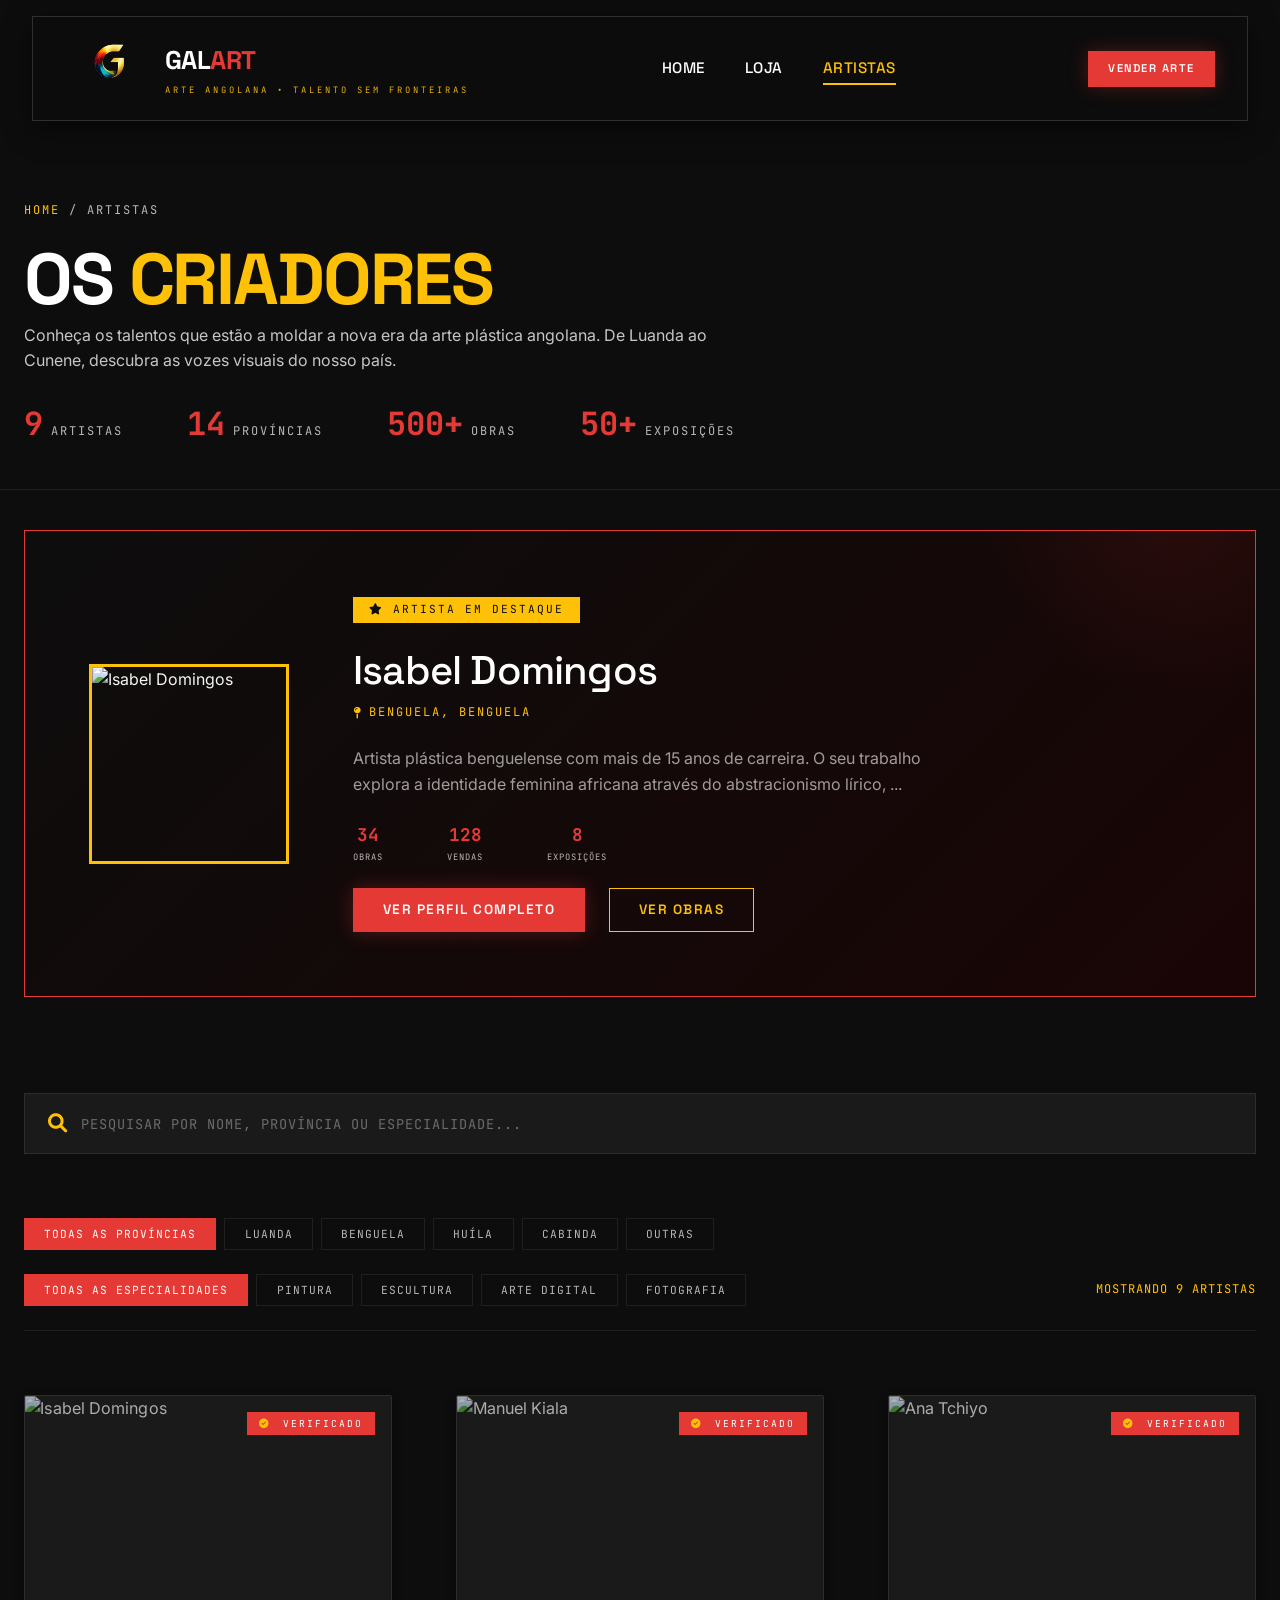
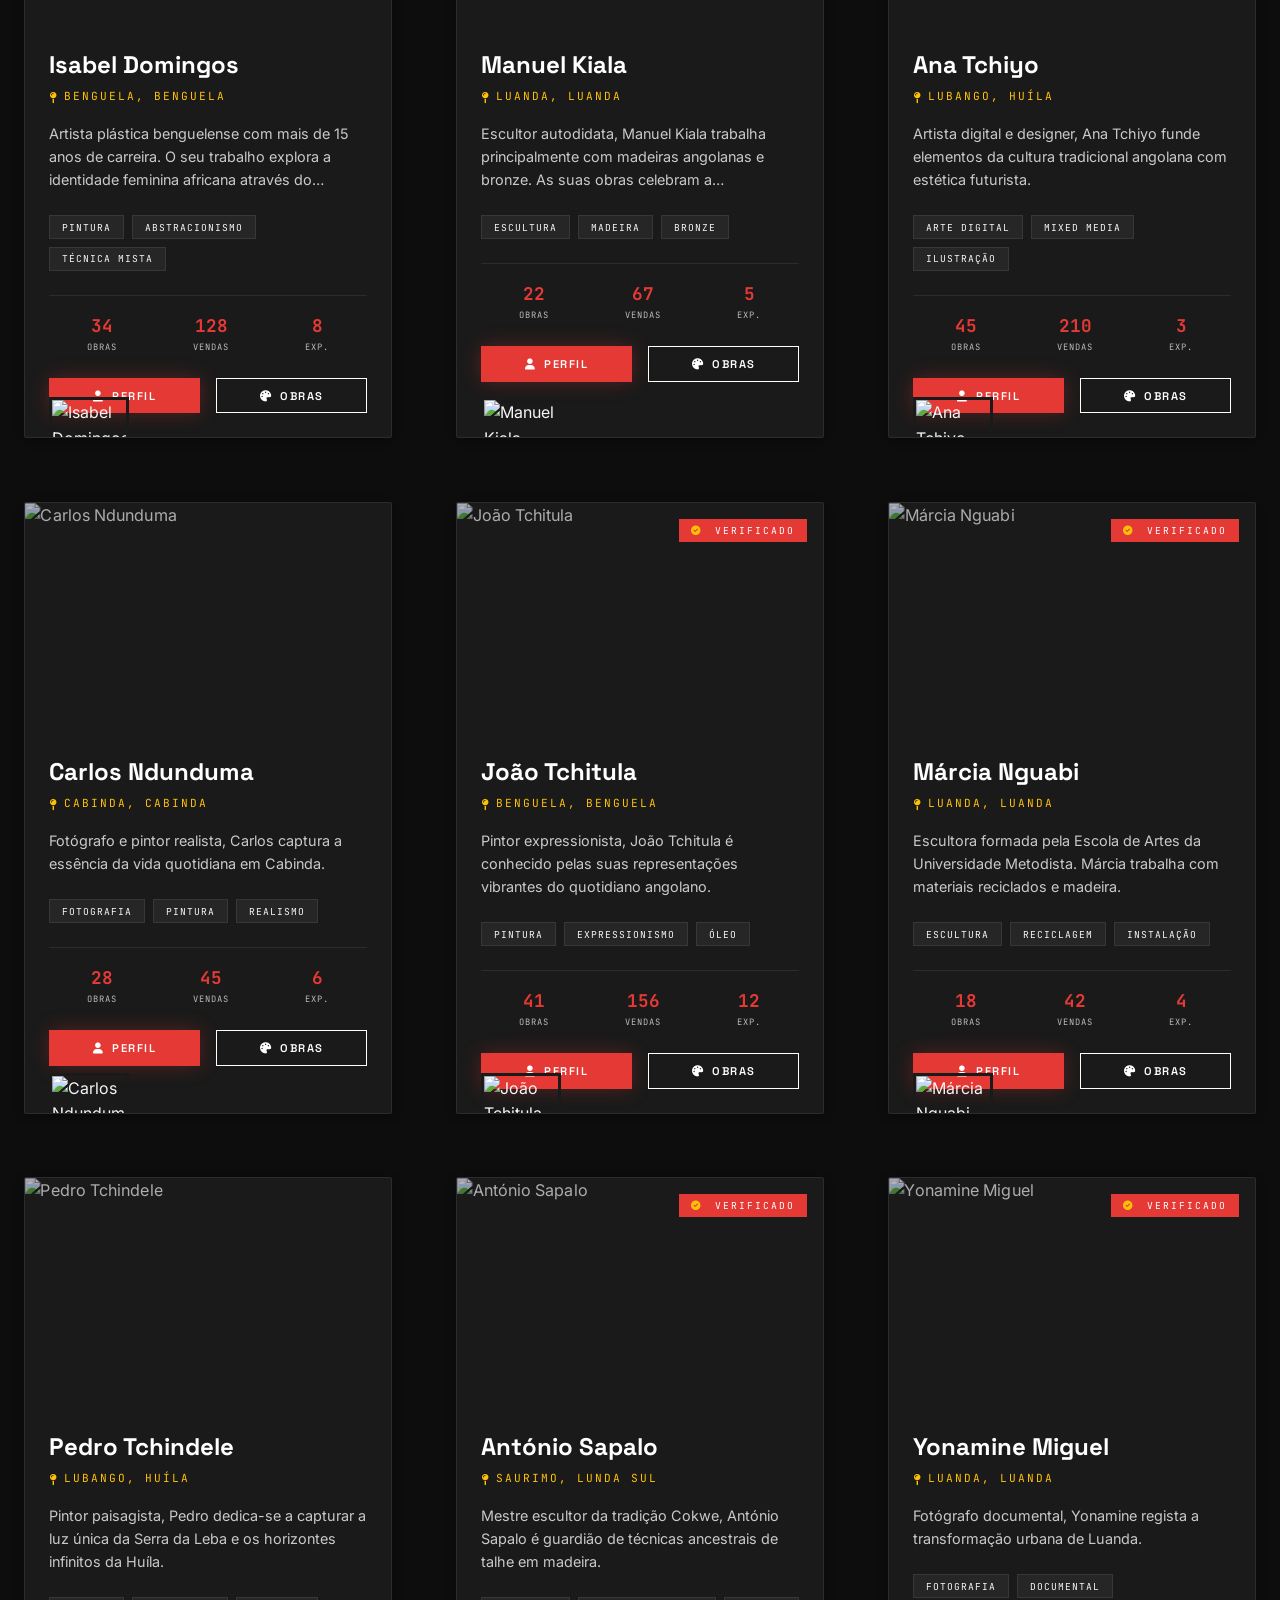
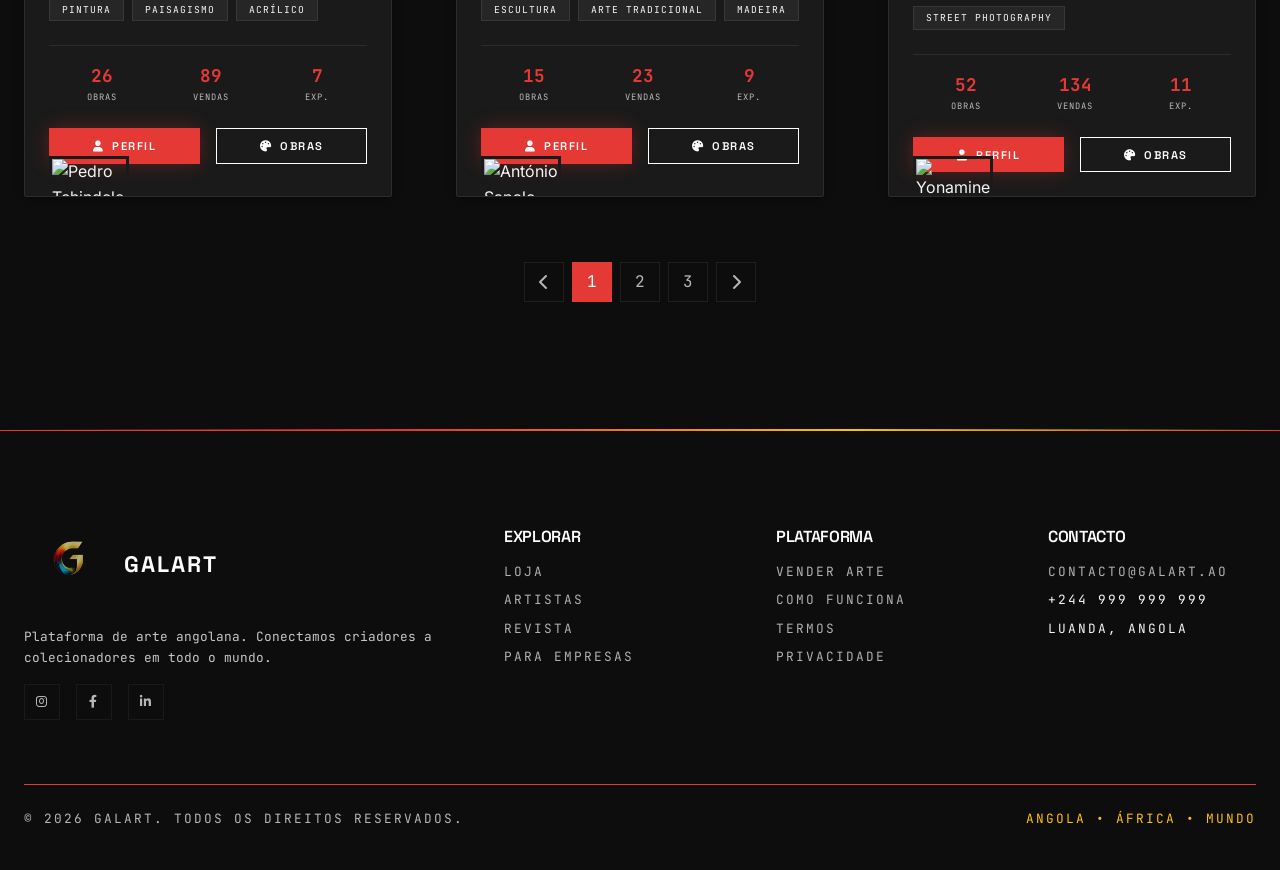
==== commit b5ff6921: "..." ====
--- a/artistas.html
+++ b/artistas.html
@@ -16,26 +16,1439 @@
   <!-- Font Awesome -->
   <link rel="stylesheet" href="https://cdnjs.cloudflare.com/ajax/libs/font-awesome/6.0.0-beta3/css/all.min.css">
   
- 
+  <style>
+    /* ============================================ */
+    /* GALART - CSS BASE GLOBAL v2.0                 */
+    /* Paleta Oficial: Preto + Branco + Vermelho + Amarelo */
+    /* ============================================ */
+    
+    *,
+    *::before,
+    *::after {
+      margin: 0;
+      padding: 0;
+      box-sizing: border-box;
+    }
+    
+    :root {
+      --color-black: #0D0D0D;
+      --color-black-light: #1A1A1A;
+      --color-black-lighter: #262626;
+      --color-white: #FFFFFF;
+      --color-white-soft: #F5F5F5;
+      --color-white-muted: rgba(255, 255, 255, 0.7);
+      --color-red: #E53935;
+      --color-red-hover: #C62828;
+      --color-yellow: #FFC107;
+      --color-yellow-soft: #FFD54F;
+      --color-border: rgba(255, 255, 255, 0.08);
+      --color-border-light: rgba(255, 255, 255, 0.15);
+      
+      --font-primary: 'Space Grotesk', 'Montserrat', sans-serif;
+      --font-secondary: 'Inter', sans-serif;
+      --font-mono: 'JetBrains Mono', monospace;
+      
+      --space-xs: 0.5rem;
+      --space-sm: 1rem;
+      --space-md: 1.5rem;
+      --space-lg: 2.5rem;
+      --space-xl: 4rem;
+      --space-2xl: 6rem;
+      --space-3xl: 8rem;
+      
+      --border-radius-none: 0px;
+      --border-radius-sm: 2px;
+      
+      --shadow-sm: 0 2px 8px rgba(0, 0, 0, 0.4);
+      --shadow-md: 0 8px 24px rgba(0, 0, 0, 0.5);
+      --shadow-lg: 0 16px 40px rgba(0, 0, 0, 0.6);
+      --shadow-glow-red: 0 0 20px rgba(229, 57, 53, 0.3);
+      --shadow-glow-yellow: 0 0 20px rgba(255, 193, 7, 0.2);
+      --shadow-hover: 0 20px 40px rgba(0, 0, 0, 0.6), 0 0 0 1px var(--color-red);
+      
+      --ease-out-expo: cubic-bezier(0.16, 1, 0.3, 1);
+      --ease-out-quint: cubic-bezier(0.25, 0.46, 0.45, 0.94);
+      
+      --transition-fast: 0.2s var(--ease-out-quint);
+      --transition-medium: 0.4s var(--ease-out-quint);
+      --transition-slow: 0.6s var(--ease-out-expo);
+    }
+    
+    html {
+      scroll-behavior: smooth;
+      -webkit-font-smoothing: antialiased;
+      -moz-osx-font-smoothing: grayscale;
+      background-color: var(--color-black);
+    }
+    
+    body {
+      background-color: var(--color-black);
+      color: var(--color-white-soft);
+      font-family: var(--font-secondary);
+      font-weight: 400;
+      line-height: 1.6;
+      font-size: 1rem;
+      min-height: 100vh;
+      position: relative;
+    }
+    
+    body.menu-open {
+      overflow: hidden;
+    }
+    
+    body::before {
+      content: '';
+      position: fixed;
+      top: 0;
+      left: 0;
+      width: 100%;
+      height: 100%;
+      background-image: 
+        linear-gradient(rgba(255, 255, 255, 0.02) 0.5px, transparent 0.5px),
+        linear-gradient(to right, rgba(255, 255, 255, 0.02) 0.5px, transparent 0.5px);
+      background-size: 60px 60px;
+      pointer-events: none;
+      z-index: 0;
+    }
+    
+    .container {
+      width: 100%;
+      max-width: 1440px;
+      margin-left: auto;
+      margin-right: auto;
+      padding-left: var(--space-md);
+      padding-right: var(--space-md);
+      position: relative;
+      z-index: 2;
+    }
+    
+    /* ---------- TIPOGRAFIA ---------- */
+    h1, h2, h3, h4, h5, h6 {
+      font-family: var(--font-primary);
+      font-weight: 600;
+      line-height: 1.2;
+      letter-spacing: -0.02em;
+      color: var(--color-white);
+    }
+    
+    h1 {
+      font-size: clamp(2.5rem, 6vw, 4.5rem);
+      font-weight: 700;
+      letter-spacing: -0.03em;
+      text-transform: uppercase;
+    }
+    
+    h2 {
+      font-size: clamp(2rem, 4vw, 3.5rem);
+      margin-bottom: var(--space-md);
+      font-weight: 600;
+    }
+    
+    h3 {
+      font-size: 1.75rem;
+      font-weight: 500;
+    }
+    
+    p {
+      margin-bottom: var(--space-sm);
+      color: var(--color-white-soft);
+      opacity: 0.85;
+    }
+    
+    a {
+      color: var(--color-white);
+      text-decoration: none;
+      transition: color var(--transition-fast);
+      position: relative;
+    }
+    
+    a:hover {
+      color: var(--color-red);
+    }
+    
+    a:not(.no-underline):not(.btn)::after {
+      content: '';
+      position: absolute;
+      bottom: -4px;
+      left: 0;
+      width: 0;
+      height: 1.5px;
+      background-color: var(--color-red);
+      transition: width var(--transition-fast);
+    }
+    
+    a:not(.no-underline):not(.btn):hover::after {
+      width: 100%;
+    }
+    
+    /* ---------- LOGOTIPO ---------- */
+    .galart-logo {
+      display: flex;
+      align-items: center;
+      gap: 10px;
+    }
+    
+    .galart-logo-svg {
+      width: 45px;
+      height: 45px;
+    }
+    
+    .galart-logo-text {
+      font-family: var(--font-primary);
+      font-weight: 800;
+      font-size: 1.6rem;
+      letter-spacing: -0.02em;
+      color: var(--color-white);
+      text-transform: uppercase;
+    }
+    
+    .galart-logo-text .accent {
+      color: var(--color-red);
+    }
+    
+    .galart-slogan {
+      font-family: var(--font-mono);
+      font-size: 0.55rem;
+      text-transform: uppercase;
+      letter-spacing: 3px;
+      color: var(--color-yellow);
+      opacity: 0.9;
+      margin-top: 2px;
+    }
+    
+    /* ---------- BOTÕES ---------- */
+    .btn {
+      display: inline-flex;
+      align-items: center;
+      justify-content: center;
+      gap: var(--space-xs);
+      padding: 0.8rem 1.8rem;
+      font-family: var(--font-primary);
+      font-weight: 600;
+      font-size: 0.85rem;
+      letter-spacing: 1.5px;
+      text-transform: uppercase;
+      border: 1.5px solid var(--color-white);
+      background-color: transparent;
+      color: var(--color-white);
+      cursor: pointer;
+      transition: all var(--transition-fast);
+      border-radius: var(--border-radius-none);
+      position: relative;
+      overflow: hidden;
+      z-index: 1;
+    }
+    
+    .btn::before {
+      content: '';
+      position: absolute;
+      top: 0;
+      left: 0;
+      width: 0;
+      height: 100%;
+      background-color: var(--color-red);
+      transition: width var(--transition-fast);
+      z-index: -1;
+    }
+    
+    .btn:hover {
+      border-color: var(--color-red);
+      color: var(--color-white);
+    }
+    
+    .btn:hover::before {
+      width: 100%;
+    }
+    
+    .btn-primary {
+      background-color: var(--color-red);
+      border-color: var(--color-red);
+      color: var(--color-white);
+      box-shadow: var(--shadow-glow-red);
+    }
+    
+    .btn-primary::before {
+      background-color: var(--color-black);
+    }
+    
+    .btn-primary:hover {
+      border-color: var(--color-white);
+    }
+    
+    .btn-outline-yellow {
+      border-color: var(--color-yellow);
+      color: var(--color-yellow);
+    }
+    
+    .btn-outline-yellow::before {
+      background-color: var(--color-yellow);
+    }
+    
+    .btn-outline-yellow:hover {
+      border-color: var(--color-yellow);
+      color: var(--color-black);
+    }
+    
+    .btn-small {
+      padding: 0.5rem 1.2rem;
+      font-size: 0.7rem;
+    }
+    
+    /* ---------- NAVBAR RESPONSIVA ---------- */
+    .navbar {
+      position: sticky;
+      top: var(--space-sm);
+      margin: var(--space-sm) auto;
+      width: 95%;
+      max-width: 1440px;
+      padding: 0.8rem 2rem;
+      background: rgba(13, 13, 13, 0.85);
+      backdrop-filter: blur(16px) saturate(180%);
+      -webkit-backdrop-filter: blur(16px) saturate(180%);
+      border: 1px solid var(--color-border-light);
+      border-radius: var(--border-radius-none);
+      box-shadow: var(--shadow-md);
+      z-index: 1000;
+      display: flex;
+      align-items: center;
+      justify-content: space-between;
+      animation: slideDown 0.6s var(--ease-out-expo) forwards;
+    }
+    
+    @keyframes slideDown {
+      from { opacity: 0; transform: translateY(-30px); }
+      to { opacity: 1; transform: translateY(0); }
+    }
+    
+    .nav-links {
+      display: flex;
+      gap: 2.5rem;
+      align-items: center;
+    }
+    
+    .nav-links a {
+      font-family: var(--font-primary);
+      font-weight: 500;
+      font-size: 0.95rem;
+      text-transform: uppercase;
+      letter-spacing: 0.5px;
+    }
+    
+    .nav-links a.active {
+      color: var(--color-yellow);
+    }
+    
+    .nav-links a.active::after {
+      width: 100%;
+      background-color: var(--color-yellow);
+    }
+    
+    .nav-actions {
+      display: flex;
+      align-items: center;
+      gap: var(--space-md);
+    }
+    
+    .mobile-menu-toggle {
+      display: none;
+      flex-direction: column;
+      justify-content: space-between;
+      width: 30px;
+      height: 24px;
+      background: transparent;
+      border: none;
+      cursor: pointer;
+      padding: 0;
+      z-index: 1001;
+    }
+    
+    .mobile-menu-toggle span {
+      width: 100%;
+      height: 2px;
+      background-color: var(--color-white);
+      transition: all 0.3s var(--ease-out-quint);
+    }
+    
+    .mobile-menu-toggle:hover span {
+      background-color: var(--color-yellow);
+    }
+    
+    .mobile-menu-toggle.active span:nth-child(1) {
+      transform: translateY(11px) rotate(45deg);
+    }
+    
+    .mobile-menu-toggle.active span:nth-child(2) {
+      opacity: 0;
+    }
+    
+    .mobile-menu-toggle.active span:nth-child(3) {
+      transform: translateY(-11px) rotate(-45deg);
+    }
+    
+    .mobile-menu-overlay {
+      position: fixed;
+      top: 0;
+      left: 0;
+      width: 100%;
+      height: 100%;
+      background-color: rgba(13, 13, 13, 0.98);
+      backdrop-filter: blur(12px);
+      -webkit-backdrop-filter: blur(12px);
+      z-index: 2000;
+      display: flex;
+      justify-content: flex-end;
+      opacity: 0;
+      visibility: hidden;
+      transition: opacity 0.3s var(--ease-out-quint), visibility 0.3s;
+    }
+    
+    .mobile-menu-overlay.active {
+      opacity: 1;
+      visibility: visible;
+    }
+    
+    .mobile-menu {
+      width: 100%;
+      max-width: 400px;
+      height: 100%;
+      background-color: var(--color-black-light);
+      border-left: 2px solid var(--color-red);
+      display: flex;
+      flex-direction: column;
+      transform: translateX(100%);
+      transition: transform 0.4s var(--ease-out-expo);
+      overflow-y: auto;
+    }
+    
+    .mobile-menu-overlay.active .mobile-menu {
+      transform: translateX(0);
+    }
+    
+    .mobile-menu-header {
+      display: flex;
+      align-items: center;
+      justify-content: space-between;
+      padding: var(--space-lg) var(--space-md);
+      border-bottom: 1px solid var(--color-border);
+    }
+    
+    .mobile-menu-close {
+      background: none;
+      border: none;
+      color: var(--color-white);
+      font-size: 2rem;
+      cursor: pointer;
+      width: 40px;
+      height: 40px;
+      display: flex;
+      align-items: center;
+      justify-content: center;
+      transition: color var(--transition-fast);
+    }
+    
+    .mobile-menu-close:hover {
+      color: var(--color-red);
+    }
+    
+    .mobile-menu-links {
+      flex: 1;
+      display: flex;
+      flex-direction: column;
+      padding: var(--space-xl) var(--space-md);
+      gap: var(--space-sm);
+    }
+    
+    .mobile-menu-links a {
+      font-family: var(--font-primary);
+      font-size: 1.5rem;
+      font-weight: 600;
+      text-transform: uppercase;
+      letter-spacing: 1px;
+      color: var(--color-white);
+      padding: var(--space-sm) 0;
+      border-bottom: 1px solid var(--color-border);
+      transition: color var(--transition-fast), padding-left var(--transition-fast);
+    }
+    
+    .mobile-menu-links a:hover {
+      color: var(--color-yellow);
+      padding-left: var(--space-sm);
+    }
+    
+    .mobile-menu-links a.active {
+      color: var(--color-red);
+    }
+    
+    .mobile-menu-links .mobile-vender-link {
+      margin-top: var(--space-lg);
+      background-color: var(--color-red);
+      color: var(--color-white) !important;
+      text-align: center;
+      padding: var(--space-md) !important;
+      border: none !important;
+      font-size: 1.2rem !important;
+    }
+    
+    .mobile-menu-links .mobile-vender-link:hover {
+      background-color: var(--color-red-hover);
+      padding-left: var(--space-md) !important;
+    }
+    
+    .mobile-menu-footer {
+      padding: var(--space-xl) var(--space-md);
+      border-top: 1px solid var(--color-border);
+    }
+    
+    .mobile-social {
+      display: flex;
+      gap: var(--space-md);
+    }
+    
+    .mobile-social a {
+      width: 44px;
+      height: 44px;
+      display: flex;
+      align-items: center;
+      justify-content: center;
+      background-color: var(--color-black);
+      border: 1px solid var(--color-border);
+      color: var(--color-white);
+      font-size: 1.2rem;
+      transition: all var(--transition-fast);
+    }
+    
+    .mobile-social a:hover {
+      border-color: var(--color-yellow);
+      color: var(--color-yellow);
+    }
+    
+    /* ---------- PAGE HEADER ---------- */
+    .page-header {
+      padding: var(--space-xl) 0 var(--space-lg);
+      border-bottom: 1px solid var(--color-border);
+      margin-bottom: var(--space-lg);
+    }
+    
+    .breadcrumb {
+      font-family: var(--font-mono);
+      font-size: 0.75rem;
+      text-transform: uppercase;
+      letter-spacing: 2px;
+      color: var(--color-white-muted);
+      margin-bottom: var(--space-sm);
+    }
+    
+    .breadcrumb a {
+      color: var(--color-yellow);
+    }
+    
+    .page-header h1 .accent {
+      color: var(--color-yellow);
+    }
+    
+    .header-description {
+      color: var(--color-white-soft);
+      opacity: 0.8;
+      max-width: 700px;
+      margin-bottom: var(--space-md);
+    }
+    
+    .header-stats {
+      display: flex;
+      flex-wrap: wrap;
+      gap: var(--space-xl);
+      margin-top: var(--space-md);
+      font-family: var(--font-mono);
+    }
+    
+    .header-stat {
+      display: flex;
+      align-items: baseline;
+      gap: var(--space-xs);
+    }
+    
+    .header-stat-number {
+      font-size: 2rem;
+      font-weight: 700;
+      color: var(--color-red);
+    }
+    
+    .header-stat-label {
+      font-size: 0.75rem;
+      text-transform: uppercase;
+      letter-spacing: 2px;
+      color: var(--color-white-muted);
+    }
+    
+    /* ---------- ARTISTA EM DESTAQUE ---------- */
+    .featured-artist {
+      background: linear-gradient(135deg, var(--color-black) 0%, #1A0505 100%);
+      border: 1px solid var(--color-red);
+      padding: var(--space-xl);
+      margin-bottom: var(--space-2xl);
+      position: relative;
+      overflow: hidden;
+    }
+    
+    .featured-artist::before {
+      content: '';
+      position: absolute;
+      top: -50%;
+      right: -10%;
+      width: 400px;
+      height: 400px;
+      background: radial-gradient(circle, rgba(229, 57, 53, 0.1) 0%, transparent 70%);
+      pointer-events: none;
+    }
+    
+    .featured-content {
+      display: grid;
+      grid-template-columns: auto 1fr;
+      gap: var(--space-xl);
+      align-items: center;
+      position: relative;
+      z-index: 2;
+    }
+    
+    .featured-avatar {
+      width: 200px;
+      height: 200px;
+      border: 3px solid var(--color-yellow);
+      overflow: hidden;
+    }
+    
+    .featured-avatar img {
+      width: 100%;
+      height: 100%;
+      object-fit: cover;
+    }
+    
+    .featured-info h3 {
+      font-size: 2.5rem;
+      margin-bottom: var(--space-xs);
+    }
+    
+    .featured-badge {
+      display: inline-block;
+      padding: 0.25rem 1rem;
+      background-color: var(--color-yellow);
+      color: var(--color-black);
+      font-family: var(--font-mono);
+      font-size: 0.7rem;
+      text-transform: uppercase;
+      letter-spacing: 2px;
+      margin-bottom: var(--space-md);
+    }
+    
+    .featured-location {
+      display: flex;
+      align-items: center;
+      gap: 6px;
+      font-family: var(--font-mono);
+      font-size: 0.75rem;
+      text-transform: uppercase;
+      letter-spacing: 2px;
+      color: var(--color-yellow);
+      margin-bottom: var(--space-md);
+    }
+    
+    .featured-bio {
+      max-width: 600px;
+      color: var(--color-white-muted);
+      margin-bottom: var(--space-md);
+    }
+    
+    .featured-stats {
+      display: flex;
+      gap: var(--space-xl);
+      margin: var(--space-md) 0;
+    }
+    
+    .featured-actions {
+      display: flex;
+      gap: var(--space-md);
+    }
+    
+    /* ---------- PESQUISA E FILTROS ---------- */
+    .search-filter-section {
+      margin-bottom: var(--space-xl);
+    }
+    
+    .search-wrapper {
+      position: relative;
+      margin-bottom: var(--space-lg);
+    }
+    
+    .search-input {
+      width: 100%;
+      padding: 1.2rem 1.5rem 1.2rem 3.5rem;
+      font-family: var(--font-secondary);
+      font-size: 1rem;
+      background-color: var(--color-black-light);
+      border: 1px solid var(--color-border);
+      color: var(--color-white);
+      border-radius: var(--border-radius-none);
+      transition: border-color var(--transition-fast), box-shadow var(--transition-fast);
+    }
+    
+    .search-input:focus {
+      outline: none;
+      border-color: var(--color-red);
+      box-shadow: var(--shadow-glow-red);
+    }
+    
+    .search-input::placeholder {
+      color: var(--color-white-muted);
+      opacity: 0.5;
+      font-family: var(--font-mono);
+      font-size: 0.85rem;
+      text-transform: uppercase;
+      letter-spacing: 1px;
+    }
+    
+    .search-icon {
+      position: absolute;
+      left: 1.5rem;
+      top: 50%;
+      transform: translateY(-50%);
+      color: var(--color-yellow);
+      font-size: 1.2rem;
+    }
+    
+    .filters-bar {
+      display: flex;
+      flex-wrap: wrap;
+      align-items: center;
+      justify-content: space-between;
+      gap: var(--space-md);
+      padding: var(--space-md) 0;
+      border-bottom: 1px solid var(--color-border);
+    }
+    
+    .filter-group {
+      display: flex;
+      flex-wrap: wrap;
+      gap: var(--space-xs);
+    }
+    
+    .filter-btn {
+      padding: 0.5rem 1.2rem;
+      font-family: var(--font-mono);
+      font-size: 0.7rem;
+      text-transform: uppercase;
+      letter-spacing: 1px;
+      background-color: transparent;
+      border: 1px solid var(--color-border);
+      color: var(--color-white-muted);
+      cursor: pointer;
+      transition: all var(--transition-fast);
+    }
+    
+    .filter-btn:hover {
+      border-color: var(--color-yellow);
+      color: var(--color-yellow);
+    }
+    
+    .filter-btn.active {
+      background-color: var(--color-red);
+      border-color: var(--color-red);
+      color: var(--color-white);
+    }
+    
+    .results-count {
+      font-family: var(--font-mono);
+      font-size: 0.75rem;
+      text-transform: uppercase;
+      letter-spacing: 1px;
+      color: var(--color-yellow);
+    }
+    
+    /* ---------- GRID DE ARTISTAS ---------- */
+    .artists-grid {
+      display: grid;
+      grid-template-columns: repeat(3, 1fr);
+      gap: var(--space-xl);
+      margin-bottom: var(--space-xl);
+    }
+    
+    .artist-card {
+      background-color: var(--color-black-light);
+      border: 1px solid var(--color-border);
+      border-radius: var(--border-radius-sm);
+      overflow: hidden;
+      transition: transform var(--transition-medium), box-shadow var(--transition-medium), border-color var(--transition-fast);
+      box-shadow: var(--shadow-sm);
+      position: relative;
+      will-change: transform, box-shadow;
+    }
+    
+    .artist-card:hover {
+      transform: translateY(-6px);
+      box-shadow: var(--shadow-lg), var(--shadow-glow-red);
+      border-color: var(--color-red);
+    }
+    
+    .artist-card::after {
+      content: '';
+      position: absolute;
+      top: 0;
+      left: -100%;
+      width: 100%;
+      height: 1.5px;
+      background: linear-gradient(90deg, transparent, var(--color-red), transparent);
+      transition: left 0.6s var(--ease-out-quint);
+      z-index: 3;
+    }
+    
+    .artist-card:hover::after {
+      left: 100%;
+    }
+    
+    .artist-cover {
+      position: relative;
+      height: 200px;
+      overflow: hidden;
+    }
+    
+    .artist-cover img {
+      width: 100%;
+      height: 100%;
+      object-fit: cover;
+      transition: transform 6s var(--ease-out-expo);
+      transform: scale(1.01);
+      filter: brightness(0.7);
+    }
+    
+    .artist-card:hover .artist-cover img {
+      transform: scale(1.08);
+      filter: brightness(0.9);
+    }
+    
+    .artist-verified {
+      position: absolute;
+      top: var(--space-sm);
+      right: var(--space-sm);
+      padding: 0.25rem 0.75rem;
+      background-color: var(--color-red);
+      color: var(--color-white);
+      font-family: var(--font-mono);
+      font-size: 0.6rem;
+      text-transform: uppercase;
+      letter-spacing: 2px;
+      z-index: 2;
+    }
+    
+    .artist-verified i {
+      margin-right: 4px;
+      color: var(--color-yellow);
+    }
+    
+    .artist-avatar {
+      position: absolute;
+      bottom: -40px;
+      left: var(--space-md);
+      width: 80px;
+      height: 80px;
+      border: 3px solid var(--color-black-light);
+      overflow: hidden;
+      z-index: 2;
+    }
+    
+    .artist-avatar img {
+      width: 100%;
+      height: 100%;
+      object-fit: cover;
+    }
+    
+    .artist-info {
+      padding: calc(var(--space-lg) + 10px) var(--space-md) var(--space-md);
+    }
+    
+    .artist-name {
+      font-family: var(--font-primary);
+      font-weight: 700;
+      font-size: 1.5rem;
+      color: var(--color-white);
+      margin-bottom: 4px;
+    }
+    
+    .artist-location {
+      display: flex;
+      align-items: center;
+      gap: 6px;
+      font-family: var(--font-mono);
+      font-size: 0.7rem;
+      text-transform: uppercase;
+      letter-spacing: 2px;
+      color: var(--color-yellow);
+      margin-bottom: var(--space-sm);
+    }
+    
+    .artist-bio {
+      color: var(--color-white-soft);
+      opacity: 0.8;
+      font-size: 0.9rem;
+      margin-bottom: var(--space-md);
+      display: -webkit-box;
+      -webkit-line-clamp: 3;
+      -webkit-box-orient: vertical;
+      overflow: hidden;
+    }
+    
+    .artist-specialties {
+      display: flex;
+      flex-wrap: wrap;
+      gap: var(--space-xs);
+      margin-bottom: var(--space-md);
+    }
+    
+    .specialty-tag {
+      padding: 0.2rem 0.75rem;
+      background-color: var(--color-black-lighter);
+      border: 1px solid var(--color-border);
+      font-family: var(--font-mono);
+      font-size: 0.6rem;
+      text-transform: uppercase;
+      letter-spacing: 1px;
+      color: var(--color-white-soft);
+    }
+    
+    .artist-stats {
+      display: flex;
+      justify-content: space-around;
+      padding-top: var(--space-sm);
+      border-top: 1px solid var(--color-border);
+      margin-bottom: var(--space-md);
+    }
+    
+    .stat {
+      text-align: center;
+    }
+    
+    .stat-value {
+      font-family: var(--font-mono);
+      font-weight: 700;
+      font-size: 1.1rem;
+      color: var(--color-red);
+    }
+    
+    .stat-label {
+      font-family: var(--font-mono);
+      font-size: 0.55rem;
+      text-transform: uppercase;
+      letter-spacing: 1px;
+      color: var(--color-white-muted);
+    }
+    
+    .artist-actions {
+      display: flex;
+      gap: var(--space-sm);
+    }
+    
+    .artist-actions .btn {
+      flex: 1;
+      padding: 0.6rem;
+      font-size: 0.7rem;
+    }
+    
+    /* ---------- MODAL DE PERFIL ---------- */
+    .modal-overlay {
+      position: fixed;
+      top: 0;
+      left: 0;
+      width: 100%;
+      height: 100%;
+      background-color: rgba(13, 13, 13, 0.95);
+      backdrop-filter: blur(12px);
+      -webkit-backdrop-filter: blur(12px);
+      z-index: 3000;
+      display: none;
+      align-items: center;
+      justify-content: center;
+      overflow-y: auto;
+      padding: var(--space-lg);
+    }
+    
+    .modal-overlay.active {
+      display: flex;
+    }
+    
+    .modal {
+      background-color: var(--color-black-light);
+      border: 2px solid var(--color-red);
+      border-radius: var(--border-radius-sm);
+      max-width: 900px;
+      width: 100%;
+      max-height: 90vh;
+      overflow-y: auto;
+      animation: modalSlideIn 0.4s var(--ease-out-quint);
+      position: relative;
+    }
+    
+    @keyframes modalSlideIn {
+      from { opacity: 0; transform: scale(0.95) translateY(-20px); }
+      to { opacity: 1; transform: scale(1) translateY(0); }
+    }
+    
+    .modal-close {
+      position: absolute;
+      top: var(--space-md);
+      right: var(--space-md);
+      background: none;
+      border: none;
+      color: var(--color-white);
+      font-size: 1.8rem;
+      cursor: pointer;
+      z-index: 10;
+      transition: color var(--transition-fast);
+      width: 40px;
+      height: 40px;
+      display: flex;
+      align-items: center;
+      justify-content: center;
+    }
+    
+    .modal-close:hover {
+      color: var(--color-red);
+    }
+    
+    .modal-cover {
+      height: 250px;
+      overflow: hidden;
+      position: relative;
+    }
+    
+    .modal-cover img {
+      width: 100%;
+      height: 100%;
+      object-fit: cover;
+      filter: brightness(0.6);
+    }
+    
+    .modal-avatar {
+      position: absolute;
+      bottom: -50px;
+      left: var(--space-xl);
+      width: 120px;
+      height: 120px;
+      border: 4px solid var(--color-black-light);
+      overflow: hidden;
+    }
+    
+    .modal-avatar img {
+      width: 100%;
+      height: 100%;
+      object-fit: cover;
+    }
+    
+    .modal-content {
+      padding: calc(var(--space-xl) + 30px) var(--space-xl) var(--space-xl);
+    }
+    
+    .modal-name {
+      font-size: 2.2rem;
+      margin-bottom: var(--space-xs);
+      display: flex;
+      align-items: center;
+      flex-wrap: wrap;
+      gap: var(--space-sm);
+    }
+    
+    .modal-verified {
+      background-color: var(--color-red);
+      padding: 0.2rem 0.8rem;
+      font-family: var(--font-mono);
+      font-size: 0.65rem;
+      text-transform: uppercase;
+      letter-spacing: 1px;
+      color: var(--color-white);
+    }
+    
+    .modal-verified i {
+      color: var(--color-yellow);
+      margin-right: 4px;
+    }
+    
+    .modal-location {
+      font-family: var(--font-mono);
+      color: var(--color-yellow);
+      margin-bottom: var(--space-md);
+      text-transform: uppercase;
+      letter-spacing: 2px;
+      font-size: 0.8rem;
+    }
+    
+    .modal-bio {
+      margin-bottom: var(--space-lg);
+      line-height: 1.8;
+      color: var(--color-white-muted);
+    }
+    
+    .modal-section {
+      margin-bottom: var(--space-lg);
+    }
+    
+    .modal-section h4 {
+      font-family: var(--font-mono);
+      text-transform: uppercase;
+      letter-spacing: 2px;
+      color: var(--color-yellow);
+      margin-bottom: var(--space-md);
+      padding-bottom: var(--space-xs);
+      border-bottom: 1px solid var(--color-border);
+    }
+    
+    .modal-artworks-grid {
+      display: grid;
+      grid-template-columns: repeat(3, 1fr);
+      gap: var(--space-sm);
+    }
+    
+    .modal-artwork {
+      aspect-ratio: 1 / 1.2;
+      overflow: hidden;
+      border: 1px solid var(--color-border);
+      cursor: pointer;
+    }
+    
+    .modal-artwork img {
+      width: 100%;
+      height: 100%;
+      object-fit: cover;
+      transition: transform var(--transition-medium);
+    }
+    
+    .modal-artwork:hover img {
+      transform: scale(1.05);
+    }
+    
+    .modal-stats-grid {
+      display: flex;
+      gap: var(--space-xl);
+    }
+    
+    .modal-actions {
+      display: flex;
+      gap: var(--space-md);
+      margin-top: var(--space-xl);
+    }
+    
+    .modal-social {
+      display: flex;
+      gap: var(--space-md);
+      margin-top: var(--space-sm);
+    }
+    
+    .modal-social a {
+      display: flex;
+      align-items: center;
+      gap: 6px;
+      color: var(--color-white-muted);
+    }
+    
+    .modal-social a:hover {
+      color: var(--color-yellow);
+    }
+    
+    /* ---------- MENSAGEM SEM RESULTADOS ---------- */
+    .no-results {
+      text-align: center;
+      padding: var(--space-2xl);
+      color: var(--color-white-muted);
+      grid-column: 1 / -1;
+    }
+    
+    .no-results i {
+      font-size: 3rem;
+      color: var(--color-red);
+      margin-bottom: var(--space-md);
+      opacity: 0.5;
+    }
+    
+    .no-results p {
+      margin-bottom: var(--space-sm);
+    }
+    
+    /* ---------- PAGINAÇÃO ---------- */
+    .pagination {
+      display: flex;
+      justify-content: center;
+      gap: var(--space-xs);
+      margin: var(--space-xl) 0;
+    }
+    
+    .page-link {
+      width: 40px;
+      height: 40px;
+      display: flex;
+      align-items: center;
+      justify-content: center;
+      background-color: transparent;
+      border: 1px solid var(--color-border);
+      color: var(--color-white-muted);
+      font-family: var(--font-mono);
+      transition: all var(--transition-fast);
+    }
+    
+    .page-link:hover {
+      border-color: var(--color-yellow);
+      color: var(--color-yellow);
+    }
+    
+    .page-link.active {
+      background-color: var(--color-red);
+      border-color: var(--color-red);
+      color: var(--color-white);
+    }
+    
+    /* ---------- FOOTER ---------- */
+    .footer {
+      background-color: var(--color-black);
+      color: var(--color-white-soft);
+      padding: var(--space-2xl) 0 var(--space-lg);
+      margin-top: var(--space-3xl);
+      border-top: 1px solid var(--color-red);
+      font-family: var(--font-mono);
+      font-size: 0.8rem;
+      text-transform: uppercase;
+      letter-spacing: 2px;
+      position: relative;
+      z-index: 5;
+    }
+    
+    .footer::before {
+      content: '';
+      position: absolute;
+      top: -2px;
+      left: 0;
+      width: 100%;
+      height: 2px;
+      background: linear-gradient(90deg, transparent, var(--color-red), var(--color-yellow), transparent);
+      animation: scanFooter 5s infinite linear;
+    }
+    
+    @keyframes scanFooter {
+      0% { opacity: 0; transform: translateX(-100%); }
+      50% { opacity: 1; }
+      100% { opacity: 0; transform: translateX(100%); }
+    }
+    
+    .footer-content {
+      display: grid;
+      grid-template-columns: 2fr 1fr 1fr 1fr;
+      gap: var(--space-xl);
+      margin-bottom: var(--space-xl);
+    }
+    
+    .footer a {
+      color: var(--color-white-soft);
+      opacity: 0.7;
+    }
+    
+    .footer a:hover {
+      color: var(--color-yellow);
+      opacity: 1;
+    }
+    
+    .footer h4 {
+      color: var(--color-white);
+      font-size: 1rem;
+      margin-bottom: var(--space-sm);
+    }
+    
+    .footer ul {
+      list-style: none;
+    }
+    
+    .footer ul li {
+      margin-bottom: var(--space-xs);
+    }
+    
+    .footer-bottom {
+      border-top: 1px solid var(--color-red);
+      padding-top: var(--space-md);
+      display: flex;
+      justify-content: space-between;
+      color: var(--color-white-muted);
+    }
+    
+    .social-links {
+      display: flex;
+      gap: var(--space-sm);
+      margin-top: var(--space-sm);
+    }
+    
+    .social-links a {
+      width: 36px;
+      height: 36px;
+      display: flex;
+      align-items: center;
+      justify-content: center;
+      border: 1px solid var(--color-border);
+      color: var(--color-white);
+    }
+    
+    .social-links a:hover {
+      border-color: var(--color-yellow);
+      color: var(--color-yellow);
+    }
+    
+    /* ---------- SCROLLBAR ---------- */
+    ::-webkit-scrollbar {
+      width: 8px;
+      height: 8px;
+    }
+    
+    ::-webkit-scrollbar-track {
+      background: var(--color-black);
+    }
+    
+    ::-webkit-scrollbar-thumb {
+      background: var(--color-red);
+      border-radius: var(--border-radius-none);
+    }
+    
+    ::-webkit-scrollbar-thumb:hover {
+      background: var(--color-yellow);
+    }
+    
+    ::selection {
+      background-color: var(--color-red);
+      color: var(--color-white);
+    }
+    
+    /* ---------- RESPONSIVIDADE ---------- */
+    @media (max-width: 1024px) {
+      .artists-grid {
+        grid-template-columns: repeat(2, 1fr);
+      }
+      
+      .featured-content {
+        grid-template-columns: 1fr;
+        text-align: center;
+      }
+      
+      .featured-avatar {
+        margin: 0 auto;
+      }
+      
+      .featured-location {
+        justify-content: center;
+      }
+      
+      .featured-stats {
+        justify-content: center;
+      }
+      
+      .featured-actions {
+        justify-content: center;
+      }
+      
+      .footer-content {
+        grid-template-columns: repeat(2, 1fr);
+      }
+      
+      .modal-artworks-grid {
+        grid-template-columns: repeat(2, 1fr);
+      }
+    }
+    
+    @media (max-width: 900px) {
+      .nav-links,
+      .nav-actions .btn {
+        display: none;
+      }
+      
+      .mobile-menu-toggle {
+        display: flex;
+      }
+    }
+    
+    @media (max-width: 768px) {
+      .navbar {
+        padding: 0.8rem 1rem;
+        width: 100%;
+        top: 0;
+        margin: 0;
+        border-left: none;
+        border-right: none;
+      }
+      
+      .galart-slogan {
+        font-size: 0.45rem;
+        letter-spacing: 2px;
+      }
+      
+      .galart-logo-text {
+        font-size: 1.2rem;
+      }
+      
+      .galart-logo-svg {
+        width: 35px;
+        height: 35px;
+      }
+      
+      .artists-grid {
+        grid-template-columns: 1fr;
+      }
+      
+      .filters-bar {
+        flex-direction: column;
+        align-items: flex-start;
+      }
+      
+      .filter-group {
+        width: 100%;
+        overflow-x: auto;
+        padding-bottom: var(--space-xs);
+      }
+      
+      .footer-content {
+        grid-template-columns: 1fr;
+      }
+      
+      .header-stats {
+        gap: var(--space-md);
+      }
+      
+      .modal-artworks-grid {
+        grid-template-columns: 1fr;
+      }
+      
+      .modal-actions {
+        flex-direction: column;
+      }
+      
+      .mobile-menu {
+        max-width: 100%;
+      }
+      
+      .mobile-menu-links a {
+        font-size: 1.3rem;
+      }
+    }
+    
+    @media (prefers-reduced-motion: reduce) {
+      *,
+      *::before,
+      *::after {
+        animation-duration: 0.01ms !important;
+        animation-iteration-count: 1 !important;
+        transition-duration: 0.01ms !important;
+        scroll-behavior: auto !important;
+      }
+    }
+  </style>
 </head>
 <body>
   
   <!-- ============================================ -->
-  <!-- NAVBAR                                       -->
+  <!-- NAVBAR RESPONSIVA                            -->
   <!-- ============================================ -->
-   <nav class="navbar">
+  <nav class="navbar">
     <div class="galart-logo">
-      <!-- Logotipo Oficial GALART (SVG) -->
-      <svg class="galart-logo-svg" viewBox="0 0 50 50" fill="none" xmlns="http://www.w3.org/2000/svg">
-        <!-- Fundo Preto -->
-        <rect width="50" height="50" fill="#0D0D0D"/>
-        <!-- Letra G Estilizada -->
-        <path d="M12 38L25 12L38 38" stroke="#FFFFFF" stroke-width="2.5" stroke-linecap="round" stroke-linejoin="round"/>
-        <!-- Rabisco Vermelho -->
-        <path d="M16 28H34" stroke="#E53935" stroke-width="3.5" stroke-linecap="round"/>
-        <!-- Detalhe Amarelo -->
-        <circle cx="25" cy="38" r="2" fill="#FFC107"/>
-      </svg>
+                                         <a href="home.html"> <img class="galart-logo-svg" style="min-width: 90px; min-height: 70px;" src="assets/img/logo.png" alt=""></a>
+
       <div>
         <div class="galart-logo-text">
           GAL<span class="accent">ART</span>
@@ -44,14 +1457,53 @@
       </div>
     </div>
     
-    <div class="nav-links" style="display: flex; gap: 2.5rem; align-items: center;">
+    <div class="nav-links">
       <a href="home.html">Home</a>
       <a href="loja.html">Loja</a>
-      <a href="artistas.html" style="color: var(--color-red);">Artistas</a>
-      
-      <a href="/vender" class="btn btn-primary" style="padding: 0.6rem 1.8rem;">Vender Arte</a>
+      <a href="artistas.html" class="active">Artistas</a>
+
     </div>
+    
+    <div class="nav-actions">
+      <a href="vender.html" class="btn btn-primary btn-small">Vender Arte</a>
+    </div>
+    
+    <button class="mobile-menu-toggle" id="mobileMenuToggle" aria-label="Menu">
+      <span></span>
+      <span></span>
+      <span></span>
+    </button>
   </nav>
+  
+  <!-- Menu Mobile Overlay -->
+  <div class="mobile-menu-overlay" id="mobileMenuOverlay">
+    <div class="mobile-menu">
+      <div class="mobile-menu-header">
+        <div class="galart-logo">
+                                            <a href="home.html"> <img class="galart-logo-svg" style="min-width: 90px; min-height: 70px;" src="assets/img/logo.png" alt=""></a>
+
+          <span style="font-family: var(--font-primary); font-weight: 800; font-size: 1.4rem; color: var(--color-white);">GALART</span>
+        </div>
+        <button class="mobile-menu-close" id="mobileMenuClose">&times;</button>
+      </div>
+      
+      <div class="mobile-menu-links">
+        <a href="home.html">Home</a>
+        <a href="loja.html">Loja</a>
+        <a href="artistas.html" class="active">Artistas</a>
+
+        <a href="vender.html" class="mobile-vender-link">Vender Arte</a>
+      </div>
+      
+      <div class="mobile-menu-footer">
+        <div class="mobile-social">
+          <a href="#"><i class="fab fa-instagram"></i></a>
+          <a href="#"><i class="fab fa-facebook-f"></i></a>
+          <a href="#"><i class="fab fa-linkedin-in"></i></a>
+        </div>
+      </div>
+    </div>
+  </div>
   
   <!-- ============================================ -->
   <!-- PAGE HEADER                                  -->
@@ -167,12 +1619,8 @@
       <div class="footer-content">
         <div>
           <div class="galart-logo" style="margin-bottom: var(--space-md);">
-            <svg width="35" height="35" viewBox="0 0 50 50" fill="none">
-              <rect width="50" height="50" fill="#0D0D0D"/>
-              <path d="M12 38L25 12L38 38" stroke="#FFFFFF" stroke-width="2.5" stroke-linecap="round"/>
-              <path d="M16 28H34" stroke="#E53935" stroke-width="3.5" stroke-linecap="round"/>
-              <circle cx="25" cy="38" r="2" fill="#FFC107"/>
-            </svg>
+                                                <a href="home.html"> <img class="galart-logo-svg" style="min-width: 90px; min-height: 70px;" src="assets/img/logo.png" alt=""></a>
+
             <span style="font-family: var(--font-primary); font-weight: 800; font-size: 1.4rem; color: var(--color-white);">GALART</span>
           </div>
           <p style="text-transform: none; letter-spacing: normal; opacity: 0.8; margin-bottom: var(--space-sm);">
@@ -182,7 +1630,6 @@
             <a href="#"><i class="fab fa-instagram"></i></a>
             <a href="#"><i class="fab fa-facebook-f"></i></a>
             <a href="#"><i class="fab fa-linkedin-in"></i></a>
-            <a href="#"><i class="fab fa-x-twitter"></i></a>
           </div>
         </div>
         <div>
@@ -226,6 +1673,51 @@
     (function() {
       'use strict';
       
+      // --- MENU MOBILE ---
+      const mobileMenuToggle = document.getElementById('mobileMenuToggle');
+      const mobileMenuOverlay = document.getElementById('mobileMenuOverlay');
+      const mobileMenuClose = document.getElementById('mobileMenuClose');
+      const body = document.body;
+      
+      function openMenu() {
+        mobileMenuOverlay.classList.add('active');
+        mobileMenuToggle.classList.add('active');
+        body.classList.add('menu-open');
+      }
+      
+      function closeMenu() {
+        mobileMenuOverlay.classList.remove('active');
+        mobileMenuToggle.classList.remove('active');
+        body.classList.remove('menu-open');
+      }
+      
+      if (mobileMenuToggle) {
+        mobileMenuToggle.addEventListener('click', openMenu);
+      }
+      
+      if (mobileMenuClose) {
+        mobileMenuClose.addEventListener('click', closeMenu);
+      }
+      
+      if (mobileMenuOverlay) {
+        mobileMenuOverlay.addEventListener('click', function(e) {
+          if (e.target === mobileMenuOverlay) {
+            closeMenu();
+          }
+        });
+      }
+      
+      document.addEventListener('keydown', function(e) {
+        if (e.key === 'Escape' && mobileMenuOverlay && mobileMenuOverlay.classList.contains('active')) {
+          closeMenu();
+        }
+      });
+      
+      const mobileLinks = document.querySelectorAll('.mobile-menu-links a');
+      mobileLinks.forEach(link => {
+        link.addEventListener('click', closeMenu);
+      });
+      
       // ===== DADOS DOS ARTISTAS =====
       const artists = [
         {
@@ -234,7 +1726,7 @@
           location: 'Benguela',
           province: 'Benguela',
           avatar: 'https://images.unsplash.com/photo-1544005313-94ddf0286df2?w=200&q=80',
-          cover: 'https://images.joseartgallery.com/247650/conversions/portrait-painting-dreaming-colorful-portrait-thumb.jpg?w=800&q=80',
+          cover: 'https://images.joseartgallery.com/247650/conversions/portrait-painting-dreaming-colorful-portrait-thumb.jpg',
           bio: 'Artista plástica benguelense com mais de 15 anos de carreira. O seu trabalho explora a identidade feminina africana através do abstracionismo lírico, utilizando cores vibrantes e texturas que remetem às paisagens do Namibe.',
           specialties: ['Pintura', 'Abstracionismo', 'Técnica Mista'],
           artworks: 34,
@@ -250,8 +1742,8 @@
           location: 'Luanda',
           province: 'Luanda',
           avatar: 'https://images.unsplash.com/photo-1506794778202-cad84cf45f1d?w=200&q=80',
-          cover: 'https://images.joseartgallery.com/169221/conversions/portrait-painting-floral-tranquility-thumb.jpg?w=800&q=80',
-          bio: 'Escultor autodidata, Manuel Kiala trabalha principalmente com madeiras angolanas e bronze. As suas obras celebram a ancestralidade e os guardiões espirituais das tradições bantu, reinterpretados numa linguagem contemporânea.',
+          cover: 'https://images.joseartgallery.com/169221/conversions/portrait-painting-floral-tranquility-thumb.jpg',
+          bio: 'Escultor autodidata, Manuel Kiala trabalha principalmente com madeiras angolanas e bronze. As suas obras celebram a ancestralidade e os guardiões espirituais das tradições bantu.',
           specialties: ['Escultura', 'Madeira', 'Bronze'],
           artworks: 22,
           sales: 67,
@@ -267,7 +1759,7 @@
           province: 'Huíla',
           avatar: 'https://images.unsplash.com/photo-1534528741775-53994a69daeb?w=200&q=80',
           cover: 'https://images.unsplash.com/photo-1634986666676-ec8fd927c23d?w=800&q=80',
-          bio: 'Artista digital e designer, Ana Tchiyo funde elementos da cultura tradicional angolana com estética futurista. O seu trabalho explora a intersecção entre tecnologia, identidade e espiritualidade africana.',
+          bio: 'Artista digital e designer, Ana Tchiyo funde elementos da cultura tradicional angolana com estética futurista.',
           specialties: ['Arte Digital', 'Mixed Media', 'Ilustração'],
           artworks: 45,
           sales: 210,
@@ -282,8 +1774,8 @@
           location: 'Cabinda',
           province: 'Cabinda',
           avatar: 'https://images.unsplash.com/photo-1507003211169-0a1dd7228f2d?w=200&q=80',
-          cover: 'https://encrypted-tbn0.gstatic.com/images?q=tbn:ANd9GcSme17rHUwz-YbheVgAdD0PBdrKtT3tMPlOhg&s?w=800&q=80',
-          bio: 'Fotógrafo e pintor realista, Carlos captura a essência da vida quotidiana em Cabinda. As suas paisagens e retratos documentam a beleza crua e a resiliência do povo cabindense.',
+          cover: 'https://images.unsplash.com/photo-1518837695005-2083093ee35b?w=800&q=80',
+          bio: 'Fotógrafo e pintor realista, Carlos captura a essência da vida quotidiana em Cabinda.',
           specialties: ['Fotografia', 'Pintura', 'Realismo'],
           artworks: 28,
           sales: 45,
@@ -298,8 +1790,8 @@
           location: 'Benguela',
           province: 'Benguela',
           avatar: 'https://images.unsplash.com/photo-1472099645785-5658abf4ff4e?w=200&q=80',
-          cover: 'https://encrypted-tbn0.gstatic.com/images?q=tbn:ANd9GcSb9mZvva96IzEBja42LczDdOHxOEzr7sdamw&s?w=800&q=80',
-          bio: 'Pintor expressionista, João Tchitula é conhecido pelas suas representações vibrantes do quotidiano angolano. As suas telas são uma celebração da cor e do movimento das ruas de Benguela.',
+          cover: 'https://images.unsplash.com/photo-1578301978693-85fa9c0320bf?w=800&q=80',
+          bio: 'Pintor expressionista, João Tchitula é conhecido pelas suas representações vibrantes do quotidiano angolano.',
           specialties: ['Pintura', 'Expressionismo', 'Óleo'],
           artworks: 41,
           sales: 156,
@@ -314,8 +1806,8 @@
           location: 'Luanda',
           province: 'Luanda',
           avatar: 'https://images.unsplash.com/photo-1580489944761-15a19d654956?w=200&q=80',
-          cover: 'https://arteref.com/wp-content/uploads/2019/04/mona-lisa-leonardo-da-vinci.jpg?w=800&q=80',
-          bio: 'Escultora formada pela Escola de Artes da Universidade Metodista. Márcia trabalha com materiais reciclados e madeira, criando peças que questionam o consumo e a sustentabilidade na África contemporânea.',
+          cover: 'https://images.unsplash.com/photo-1594787318285-23c34a8d3935?w=800&q=80',
+          bio: 'Escultora formada pela Escola de Artes da Universidade Metodista. Márcia trabalha com materiais reciclados e madeira.',
           specialties: ['Escultura', 'Reciclagem', 'Instalação'],
           artworks: 18,
           sales: 42,
@@ -331,7 +1823,7 @@
           province: 'Huíla',
           avatar: 'https://images.unsplash.com/photo-1463453091185-61582044d556?w=200&q=80',
           cover: 'https://images.unsplash.com/photo-1580136579312-94651dfd596d?w=800&q=80',
-          bio: 'Pintor paisagista, Pedro dedica-se a capturar a luz única da Serra da Leba e os horizontes infinitos da Huíla. As suas obras transmitem uma serenidade contemplativa característica do planalto central.',
+          bio: 'Pintor paisagista, Pedro dedica-se a capturar a luz única da Serra da Leba e os horizontes infinitos da Huíla.',
           specialties: ['Pintura', 'Paisagismo', 'Acrílico'],
           artworks: 26,
           sales: 89,
@@ -346,8 +1838,8 @@
           location: 'Saurimo',
           province: 'Lunda Sul',
           avatar: 'https://images.unsplash.com/photo-1500648767791-00dcc994a43e?w=200&q=80',
-          cover: 'https://images.joseartgallery.com/128279/conversions/cityscapes-painting-big-apple-mirage-more-photo-thumb900.jpg?w=800&q=80',
-          bio: 'Mestre escultor da tradição Cokwe, António Sapalo é guardião de técnicas ancestrais de talhe em madeira. As suas máscaras e figuras rituais são reconhecidas internacionalmente pela sua autenticidade.',
+          cover: 'https://images.unsplash.com/photo-1561360524-38a1f47e02b5?w=800&q=80',
+          bio: 'Mestre escultor da tradição Cokwe, António Sapalo é guardião de técnicas ancestrais de talhe em madeira.',
           specialties: ['Escultura', 'Arte Tradicional', 'Madeira'],
           artworks: 15,
           sales: 23,
@@ -362,8 +1854,8 @@
           location: 'Luanda',
           province: 'Luanda',
           avatar: 'https://images.unsplash.com/photo-1492562080023-ab3db95bfbce?w=200&q=80',
-          cover: 'https://www.artmajeur.com/medias/home/p/r/preston-m-smith-pms/artwork/14987231_alma.jpg?w=800&q=80',
-          bio: 'Fotógrafo documental, Yonamine regista a transformação urbana de Luanda. O seu olhar sensível capta a poesia escondida nos musseques e a energia caótica da capital angolana.',
+          cover: 'https://images.unsplash.com/photo-1529156069890-59753ce2fdaa?w=800&q=80',
+          bio: 'Fotógrafo documental, Yonamine regista a transformação urbana de Luanda.',
           specialties: ['Fotografia', 'Documental', 'Street Photography'],
           artworks: 52,
           sales: 134,
@@ -374,12 +1866,10 @@
         }
       ];
       
-      // ===== ESTADO =====
       let currentProvince = 'all';
       let currentSpecialty = 'all';
       let searchTerm = '';
       
-      // ===== ELEMENTOS DOM =====
       const artistsGrid = document.getElementById('artistsGrid');
       const featuredArtistDiv = document.getElementById('featuredArtist');
       const searchInput = document.getElementById('searchInput');
@@ -388,12 +1878,6 @@
       const modalContent = document.getElementById('modalContent');
       const modalClose = document.getElementById('modalClose');
       
-      // ===== FORMATAR PREÇO =====
-      function formatNumber(num) {
-        return num.toString().replace(/\B(?=(\d{3})+(?!\d))/g, '.');
-      }
-      
-      // ===== FILTRAR ARTISTAS =====
       function filterArtists() {
         return artists.filter(artist => {
           if (currentProvince !== 'all') {
@@ -423,7 +1907,6 @@
         });
       }
       
-      // ===== RENDERIZAR ARTISTA EM DESTAQUE =====
       function renderFeaturedArtist() {
         const featured = artists.find(a => a.featured) || artists[0];
         
@@ -468,7 +1951,6 @@
         `;
       }
       
-      // ===== RENDERIZAR GRID =====
       function renderArtists() {
         const filtered = filterArtists();
         showingCount.textContent = filtered.length;
@@ -547,7 +2029,6 @@
         artistsGrid.innerHTML = html;
       }
       
-      // ===== VISUALIZAR PERFIL (MODAL) =====
       window.viewArtistProfile = function(artistId) {
         const artist = artists.find(a => a.id === artistId);
         if (!artist) return;
@@ -561,20 +2042,6 @@
         const specialtiesHtml = artist.specialties.map(s => 
           `<span class="specialty-tag">${s}</span>`
         ).join('');
-        
-        const artworksHtml = `
-          <div class="modal-artworks-grid">
-            <div class="modal-artwork" onclick="window.location.href='loja.html'">
-              <img src="${artist.cover}" alt="Obra 1">
-            </div>
-            <div class="modal-artwork" onclick="window.location.href='loja.html'">
-              <img src="https://images.unsplash.com/photo-1578301978693-85fa9c0320bf?w=300&q=80" alt="Obra 2">
-            </div>
-            <div class="modal-artwork" onclick="window.location.href='loja.html'">
-              <img src="https://images.unsplash.com/photo-1541961017774-22349e4a1262?w=300&q=80" alt="Obra 3">
-            </div>
-          </div>
-        `;
         
         modalContent.innerHTML = `
           <div class="modal-cover">
@@ -620,7 +2087,17 @@
             
             <div class="modal-section">
               <h4>Obras em Destaque</h4>
-              ${artworksHtml}
+              <div class="modal-artworks-grid">
+                <div class="modal-artwork" onclick="window.location.href='loja.html'">
+                  <img src="${artist.cover}" alt="Obra 1">
+                </div>
+                <div class="modal-artwork" onclick="window.location.href='loja.html'">
+                  <img src="https://images.unsplash.com/photo-1578301978693-85fa9c0320bf?w=300&q=80" alt="Obra 2">
+                </div>
+                <div class="modal-artwork" onclick="window.location.href='loja.html'">
+                  <img src="https://images.unsplash.com/photo-1541961017774-22349e4a1262?w=300&q=80" alt="Obra 3">
+                </div>
+              </div>
             </div>
             
             <div class="modal-section">
@@ -643,10 +2120,9 @@
         `;
         
         artistModal.classList.add('active');
-        document.body.style.overflow = 'hidden';
+        body.style.overflow = 'hidden';
       };
       
-      // ===== LIMPAR FILTROS =====
       window.clearAllFilters = function() {
         currentProvince = 'all';
         currentSpecialty = 'all';
@@ -666,7 +2142,6 @@
         renderArtists();
       };
       
-      // ===== EVENT LISTENERS =====
       searchInput.addEventListener('input', (e) => {
         searchTerm = e.target.value;
         renderArtists();
@@ -692,1320 +2167,29 @@
       
       modalClose.addEventListener('click', () => {
         artistModal.classList.remove('active');
-        document.body.style.overflow = '';
+        body.style.overflow = '';
       });
       
       artistModal.addEventListener('click', (e) => {
         if (e.target === artistModal) {
           artistModal.classList.remove('active');
-          document.body.style.overflow = '';
+          body.style.overflow = '';
         }
       });
       
       document.addEventListener('keydown', (e) => {
         if (e.key === 'Escape' && artistModal.classList.contains('active')) {
           artistModal.classList.remove('active');
-          document.body.style.overflow = '';
+          body.style.overflow = '';
         }
       });
       
-      // ===== INICIALIZAR =====
+      // Inicializar
       renderFeaturedArtist();
       renderArtists();
       
     })();
   </script>
-  <style>
-    /* ============================================
-   GALART - PÁGINA DE ARTISTAS
-   Segue o CSS Base Global v2.0
-   Paleta Oficial: Preto + Branco + Vermelho + Amarelo
-   ============================================ */
-
-/* ---------- RESET & VARIÁVEIS (IDÊNTICO AO BASE) ---------- */
-*,
-*::before,
-*::after {
-  margin: 0;
-  padding: 0;
-  box-sizing: border-box;
-}
-
-:root {
-  /* Cores Principais - Extraídas do Logotipo */
-  --color-black: #0D0D0D;
-  --color-black-light: #1A1A1A;
-  --color-black-lighter: #262626;
-  --color-white: #FFFFFF;
-  --color-white-soft: #F5F5F5;
-  --color-white-muted: rgba(255, 255, 255, 0.7);
-  --color-red: #E53935;
-  --color-red-hover: #C62828;
-  --color-yellow: #FFC107;
-  --color-yellow-soft: #FFD54F;
   
-  /* Cores de Interface */
-  --color-border: rgba(255, 255, 255, 0.08);
-  --color-border-light: rgba(255, 255, 255, 0.15);
-  --color-overlay: rgba(13, 13, 13, 0.85);
-  
-  /* Tipografia Futurista */
-  --font-primary: 'Space Grotesk', 'Montserrat', 'Inter', sans-serif;
-  --font-secondary: 'Inter', -apple-system, BlinkMacSystemFont, sans-serif;
-  --font-mono: 'JetBrains Mono', 'SF Mono', 'Menlo', 'Monaco', monospace;
-  --font-logo: 'Space Grotesk', 'Montserrat', sans-serif;
-  
-  /* Espaçamento */
-  --space-xs: 0.5rem;
-  --space-sm: 1rem;
-  --space-md: 1.5rem;
-  --space-lg: 2.5rem;
-  --space-xl: 4rem;
-  --space-2xl: 6rem;
-  --space-3xl: 8rem;
-  
-  /* Bordas */
-  --border-radius-none: 0px;
-  --border-radius-sm: 2px;
-  --border-radius-md: 4px;
-  --border-radius-lg: 8px;
-  
-  /* Sombras */
-  --shadow-sm: 0 2px 8px rgba(0, 0, 0, 0.4);
-  --shadow-md: 0 8px 24px rgba(0, 0, 0, 0.5);
-  --shadow-lg: 0 16px 40px rgba(0, 0, 0, 0.6);
-  --shadow-glow-red: 0 0 20px rgba(229, 57, 53, 0.3);
-  --shadow-glow-yellow: 0 0 20px rgba(255, 193, 7, 0.2);
-  --shadow-hover: 0 20px 40px rgba(0, 0, 0, 0.6), 0 0 0 1px var(--color-red);
-  
-  /* Curvas de Animação */
-  --ease-out-expo: cubic-bezier(0.16, 1, 0.3, 1);
-  --ease-out-quint: cubic-bezier(0.25, 0.46, 0.45, 0.94);
-  --ease-in-out-quart: cubic-bezier(0.76, 0, 0.24, 1);
-  
-  /* Transições */
-  --transition-fast: 0.2s var(--ease-out-quint);
-  --transition-medium: 0.4s var(--ease-out-quint);
-  --transition-slow: 0.6s var(--ease-out-expo);
-}
-
-/* ---------- ESTILOS BASE ---------- */
-html {
-  scroll-behavior: smooth;
-  -webkit-font-smoothing: antialiased;
-  -moz-osx-font-smoothing: grayscale;
-  background-color: var(--color-black);
-}
-
-body {
-  background-color: var(--color-black);
-  color: var(--color-white-soft);
-  font-family: var(--font-secondary);
-  font-weight: 400;
-  line-height: 1.6;
-  font-size: 1rem;
-  min-height: 100vh;
-  position: relative;
-}
-
-/* Grid Técnico Futurista */
-body::before {
-  content: '';
-  position: fixed;
-  top: 0;
-  left: 0;
-  width: 100%;
-  height: 100%;
-  background-image: 
-    linear-gradient(rgba(255, 255, 255, 0.02) 0.5px, transparent 0.5px),
-    linear-gradient(to right, rgba(255, 255, 255, 0.02) 0.5px, transparent 0.5px);
-  background-size: 60px 60px;
-  pointer-events: none;
-  z-index: 0;
-}
-
-.container {
-  width: 100%;
-  max-width: 1440px;
-  margin-left: auto;
-  margin-right: auto;
-  padding-left: var(--space-md);
-  padding-right: var(--space-md);
-  position: relative;
-  z-index: 2;
-}
-
-/* ---------- TIPOGRAFIA ---------- */
-h1, h2, h3, h4, h5, h6 {
-  font-family: var(--font-primary);
-  font-weight: 600;
-  line-height: 1.2;
-  letter-spacing: -0.02em;
-  color: var(--color-white);
-}
-
-h1 {
-  font-size: clamp(3rem, 8vw, 5rem);
-  font-weight: 700;
-  letter-spacing: -0.03em;
-  text-transform: uppercase;
-}
-
-h2 {
-  font-size: clamp(2.2rem, 5vw, 3.5rem);
-  margin-bottom: var(--space-md);
-  font-weight: 600;
-}
-
-h3 {
-  font-size: 1.75rem;
-  font-weight: 500;
-}
-
-p {
-  margin-bottom: var(--space-sm);
-  color: var(--color-white-soft);
-  opacity: 0.85;
-}
-
-a {
-  color: var(--color-white);
-  text-decoration: none;
-  transition: color var(--transition-fast);
-  position: relative;
-}
-
-a:hover {
-  color: var(--color-red);
-}
-
-/* Sublinhado Futurista */
-a:not(.no-underline):not(.btn)::after {
-  content: '';
-  position: absolute;
-  bottom: -4px;
-  left: 0;
-  width: 0;
-  height: 1.5px;
-  background-color: var(--color-red);
-  transition: width var(--transition-fast);
-}
-
-a:not(.no-underline):not(.btn):hover::after {
-  width: 100%;
-}
-
-/* ---------- LOGOTIPO ---------- */
-.galart-logo {
-  display: flex;
-  align-items: center;
-  gap: 10px;
-}
-
-.galart-logo-svg {
-  width: 45px;
-  height: 45px;
-}
-
-.galart-logo-text {
-  font-family: var(--font-logo);
-  font-weight: 800;
-  font-size: 1.6rem;
-  letter-spacing: -0.02em;
-  color: var(--color-white);
-  text-transform: uppercase;
-}
-
-.galart-logo-text .accent {
-  color: var(--color-red);
-}
-
-.galart-slogan {
-  font-family: var(--font-mono);
-  font-size: 0.55rem;
-  text-transform: uppercase;
-  letter-spacing: 3px;
-  color: var(--color-yellow);
-  opacity: 0.9;
-  margin-top: 2px;
-}
-
-/* ---------- BOTÕES ---------- */
-.btn {
-  display: inline-flex;
-  align-items: center;
-  justify-content: center;
-  gap: var(--space-xs);
-  padding: 0.8rem 1.8rem;
-  font-family: var(--font-primary);
-  font-weight: 600;
-  font-size: 0.85rem;
-  letter-spacing: 1.5px;
-  text-transform: uppercase;
-  text-decoration: none;
-  border: 1.5px solid var(--color-white);
-  background-color: transparent;
-  color: var(--color-white);
-  cursor: pointer;
-  transition: all var(--transition-fast);
-  border-radius: var(--border-radius-none);
-  position: relative;
-  overflow: hidden;
-  z-index: 1;
-}
-
-.btn::before {
-  content: '';
-  position: absolute;
-  top: 0;
-  left: 0;
-  width: 0;
-  height: 100%;
-  background-color: var(--color-red);
-  transition: width var(--transition-fast);
-  z-index: -1;
-}
-
-.btn:hover {
-  border-color: var(--color-red);
-  color: var(--color-white);
-}
-
-.btn:hover::before {
-  width: 100%;
-}
-
-.btn-primary {
-  background-color: var(--color-red);
-  border-color: var(--color-red);
-  color: var(--color-white);
-  box-shadow: var(--shadow-glow-red);
-}
-
-.btn-primary::before {
-  background-color: var(--color-black);
-}
-
-.btn-primary:hover {
-  border-color: var(--color-white);
-  color: var(--color-white);
-}
-
-.btn-outline-yellow {
-  border-color: var(--color-yellow);
-  color: var(--color-yellow);
-}
-
-.btn-outline-yellow::before {
-  background-color: var(--color-yellow);
-}
-
-.btn-outline-yellow:hover {
-  border-color: var(--color-yellow);
-  color: var(--color-black);
-}
-
-.btn-small {
-  padding: 0.5rem 1.2rem;
-  font-size: 0.7rem;
-}
-
-.btn-block {
-  width: 100%;
-}
-
-/* ---------- NAVBAR ---------- */
-.navbar {
-  position: sticky;
-  top: var(--space-sm);
-  margin: var(--space-sm) auto;
-  width: 95%;
-  max-width: 1440px;
-  padding: 0.8rem 2rem;
-  background: rgba(13, 13, 13, 0.85);
-  backdrop-filter: blur(16px) saturate(180%);
-  -webkit-backdrop-filter: blur(16px) saturate(180%);
-  border: 1px solid var(--color-border-light);
-  border-radius: var(--border-radius-none);
-  box-shadow: var(--shadow-md);
-  z-index: 1000;
-  display: flex;
-  align-items: center;
-  justify-content: space-between;
-  animation: slideDown 0.6s var(--ease-out-expo) forwards;
-}
-
-@keyframes slideDown {
-  from {
-    opacity: 0;
-    transform: translateY(-30px);
-  }
-  to {
-    opacity: 1;
-    transform: translateY(0);
-  }
-}
-
-.nav-links {
-  display: flex;
-  gap: 2.5rem;
-  align-items: center;
-}
-
-.nav-links a.active {
-  color: var(--color-yellow);
-}
-
-.cart-icon {
-  position: relative;
-  font-size: 1.3rem;
-  cursor: pointer;
-  color: var(--color-white);
-  transition: color var(--transition-fast);
-}
-
-.cart-icon:hover {
-  color: var(--color-yellow);
-}
-
-.cart-count {
-  position: absolute;
-  top: -8px;
-  right: -8px;
-  background-color: var(--color-red);
-  color: var(--color-white);
-  font-family: var(--font-mono);
-  font-size: 0.65rem;
-  font-weight: 700;
-  width: 18px;
-  height: 18px;
-  display: flex;
-  align-items: center;
-  justify-content: center;
-}
-
-/* ---------- PAGE HEADER ---------- */
-.page-header {
-  padding: var(--space-xl) 0 var(--space-lg);
-  border-bottom: 1px solid var(--color-border);
-  margin-bottom: var(--space-lg);
-}
-
-.breadcrumb {
-  font-family: var(--font-mono);
-  font-size: 0.75rem;
-  text-transform: uppercase;
-  letter-spacing: 2px;
-  color: var(--color-white-muted);
-  margin-bottom: var(--space-sm);
-}
-
-.breadcrumb a {
-  color: var(--color-yellow);
-}
-
-.breadcrumb a:hover {
-  color: var(--color-red);
-}
-
-.page-header h1 .accent {
-  color: var(--color-yellow);
-}
-
-.header-description {
-  color: var(--color-white-soft);
-  opacity: 0.8;
-  max-width: 700px;
-  margin-bottom: var(--space-md);
-}
-
-.header-stats {
-  display: flex;
-  flex-wrap: wrap;
-  gap: var(--space-xl);
-  margin-top: var(--space-md);
-  font-family: var(--font-mono);
-}
-
-.header-stat {
-  display: flex;
-  align-items: baseline;
-  gap: var(--space-xs);
-}
-
-.header-stat-number {
-  font-size: 2rem;
-  font-weight: 700;
-  color: var(--color-red);
-}
-
-.header-stat-label {
-  font-size: 0.75rem;
-  text-transform: uppercase;
-  letter-spacing: 2px;
-  color: var(--color-white-muted);
-}
-
-/* ---------- ARTISTA EM DESTAQUE ---------- */
-.featured-artist {
-  background: linear-gradient(135deg, var(--color-black) 0%, #1A0505 100%);
-  border: 1px solid var(--color-red);
-  padding: var(--space-xl);
-  margin-bottom: var(--space-2xl);
-  position: relative;
-  overflow: hidden;
-}
-
-.featured-artist::before {
-  content: '';
-  position: absolute;
-  top: -50%;
-  right: -10%;
-  width: 400px;
-  height: 400px;
-  background: radial-gradient(circle, rgba(229, 57, 53, 0.1) 0%, transparent 70%);
-  pointer-events: none;
-}
-
-.featured-content {
-  display: grid;
-  grid-template-columns: auto 1fr;
-  gap: var(--space-xl);
-  align-items: center;
-  position: relative;
-  z-index: 2;
-}
-
-.featured-avatar {
-  width: 200px;
-  height: 200px;
-  border: 3px solid var(--color-yellow);
-  overflow: hidden;
-}
-
-.featured-avatar img {
-  width: 100%;
-  height: 100%;
-  object-fit: cover;
-}
-
-.featured-info h3 {
-  font-size: 2.5rem;
-  margin-bottom: var(--space-xs);
-}
-
-.featured-badge {
-  display: inline-block;
-  padding: 0.25rem 1rem;
-  background-color: var(--color-yellow);
-  color: var(--color-black);
-  font-family: var(--font-mono);
-  font-size: 0.7rem;
-  text-transform: uppercase;
-  letter-spacing: 2px;
-  margin-bottom: var(--space-md);
-}
-
-.featured-location {
-  display: flex;
-  align-items: center;
-  gap: 6px;
-  font-family: var(--font-mono);
-  font-size: 0.75rem;
-  text-transform: uppercase;
-  letter-spacing: 2px;
-  color: var(--color-yellow);
-  margin-bottom: var(--space-md);
-}
-
-.featured-bio {
-  max-width: 600px;
-  color: var(--color-white-muted);
-  margin-bottom: var(--space-md);
-}
-
-.featured-stats {
-  display: flex;
-  gap: var(--space-xl);
-  margin: var(--space-md) 0;
-}
-
-.featured-actions {
-  display: flex;
-  gap: var(--space-md);
-}
-
-/* ---------- PESQUISA E FILTROS ---------- */
-.search-filter-section {
-  margin-bottom: var(--space-xl);
-}
-
-.search-wrapper {
-  position: relative;
-  margin-bottom: var(--space-lg);
-}
-
-.search-input {
-  width: 100%;
-  padding: 1.2rem 1.5rem 1.2rem 3.5rem;
-  font-family: var(--font-secondary);
-  font-size: 1rem;
-  background-color: var(--color-black-light);
-  border: 1px solid var(--color-border);
-  color: var(--color-white);
-  border-radius: var(--border-radius-none);
-  transition: border-color var(--transition-fast), box-shadow var(--transition-fast);
-}
-
-.search-input:focus {
-  outline: none;
-  border-color: var(--color-red);
-  box-shadow: var(--shadow-glow-red);
-}
-
-.search-input::placeholder {
-  color: var(--color-white-muted);
-  opacity: 0.5;
-  font-family: var(--font-mono);
-  font-size: 0.85rem;
-  text-transform: uppercase;
-  letter-spacing: 1px;
-}
-
-.search-icon {
-  position: absolute;
-  left: 1.5rem;
-  top: 50%;
-  transform: translateY(-50%);
-  color: var(--color-yellow);
-  font-size: 1.2rem;
-}
-
-.filters-bar {
-  display: flex;
-  flex-wrap: wrap;
-  align-items: center;
-  justify-content: space-between;
-  gap: var(--space-md);
-  padding: var(--space-md) 0;
-  border-bottom: 1px solid var(--color-border);
-}
-
-.filter-group {
-  display: flex;
-  flex-wrap: wrap;
-  gap: var(--space-xs);
-}
-
-.filter-btn {
-  padding: 0.5rem 1.2rem;
-  font-family: var(--font-mono);
-  font-size: 0.7rem;
-  text-transform: uppercase;
-  letter-spacing: 1px;
-  background-color: transparent;
-  border: 1px solid var(--color-border);
-  color: var(--color-white-muted);
-  cursor: pointer;
-  transition: all var(--transition-fast);
-}
-
-.filter-btn:hover {
-  border-color: var(--color-yellow);
-  color: var(--color-yellow);
-}
-
-.filter-btn.active {
-  background-color: var(--color-red);
-  border-color: var(--color-red);
-  color: var(--color-white);
-}
-
-.results-count {
-  font-family: var(--font-mono);
-  font-size: 0.75rem;
-  text-transform: uppercase;
-  letter-spacing: 1px;
-  color: var(--color-yellow);
-}
-
-/* ---------- GRID DE ARTISTAS ---------- */
-.artists-grid {
-  display: grid;
-  grid-template-columns: repeat(3, 1fr);
-  gap: var(--space-xl);
-  margin-bottom: var(--space-xl);
-}
-
-.artist-card {
-  background-color: var(--color-black-light);
-  border: 1px solid var(--color-border);
-  border-radius: var(--border-radius-sm);
-  overflow: hidden;
-  transition: transform var(--transition-medium), box-shadow var(--transition-medium), border-color var(--transition-fast);
-  box-shadow: var(--shadow-sm);
-  position: relative;
-  will-change: transform, box-shadow;
-}
-
-.artist-card:hover {
-  transform: translateY(-6px);
-  box-shadow: var(--shadow-lg), var(--shadow-glow-red);
-  border-color: var(--color-red);
-}
-
-.artist-card::after {
-  content: '';
-  position: absolute;
-  top: 0;
-  left: -100%;
-  width: 100%;
-  height: 1.5px;
-  background: linear-gradient(90deg, transparent, var(--color-red), transparent);
-  transition: left 0.6s var(--ease-out-quint);
-  z-index: 3;
-}
-
-.artist-card:hover::after {
-  left: 100%;
-}
-
-.artist-cover {
-  position: relative;
-  height: 200px;
-  overflow: hidden;
-}
-
-.artist-cover img {
-  width: 100%;
-  height: 100%;
-  object-fit: cover;
-  transition: transform 6s var(--ease-out-expo);
-  transform: scale(1.01);
-  filter: brightness(0.7);
-}
-
-.artist-card:hover .artist-cover img {
-  transform: scale(1.08);
-  filter: brightness(0.9);
-}
-
-.artist-verified {
-  position: absolute;
-  top: var(--space-sm);
-  right: var(--space-sm);
-  padding: 0.25rem 0.75rem;
-  background-color: var(--color-red);
-  color: var(--color-white);
-  font-family: var(--font-mono);
-  font-size: 0.6rem;
-  text-transform: uppercase;
-  letter-spacing: 2px;
-  z-index: 2;
-}
-
-.artist-verified i {
-  margin-right: 4px;
-  color: var(--color-yellow);
-}
-
-.artist-avatar {
-  position: absolute;
-  bottom: -40px;
-  left: var(--space-md);
-  width: 80px;
-  height: 80px;
-  border: 3px solid var(--color-black-light);
-  overflow: hidden;
-  z-index: 2;
-}
-
-.artist-avatar img {
-  width: 100%;
-  height: 100%;
-  object-fit: cover;
-}
-
-.artist-info {
-  padding: calc(var(--space-lg) + 10px) var(--space-md) var(--space-md);
-}
-
-.artist-name {
-  font-family: var(--font-primary);
-  font-weight: 700;
-  font-size: 1.5rem;
-  color: var(--color-white);
-  margin-bottom: 4px;
-}
-
-.artist-location {
-  display: flex;
-  align-items: center;
-  gap: 6px;
-  font-family: var(--font-mono);
-  font-size: 0.7rem;
-  text-transform: uppercase;
-  letter-spacing: 2px;
-  color: var(--color-yellow);
-  margin-bottom: var(--space-sm);
-}
-
-.artist-bio {
-  color: var(--color-white-soft);
-  opacity: 0.8;
-  font-size: 0.9rem;
-  margin-bottom: var(--space-md);
-  display: -webkit-box;
-  -webkit-line-clamp: 3;
-  -webkit-box-orient: vertical;
-  overflow: hidden;
-}
-
-.artist-specialties {
-  display: flex;
-  flex-wrap: wrap;
-  gap: var(--space-xs);
-  margin-bottom: var(--space-md);
-}
-
-.specialty-tag {
-  padding: 0.2rem 0.75rem;
-  background-color: var(--color-black-lighter);
-  border: 1px solid var(--color-border);
-  font-family: var(--font-mono);
-  font-size: 0.6rem;
-  text-transform: uppercase;
-  letter-spacing: 1px;
-  color: var(--color-white-soft);
-}
-
-.artist-stats {
-  display: flex;
-  justify-content: space-around;
-  padding-top: var(--space-sm);
-  border-top: 1px solid var(--color-border);
-  margin-bottom: var(--space-md);
-}
-
-.stat {
-  text-align: center;
-}
-
-.stat-value {
-  font-family: var(--font-mono);
-  font-weight: 700;
-  font-size: 1.1rem;
-  color: var(--color-red);
-}
-
-.stat-label {
-  font-family: var(--font-mono);
-  font-size: 0.55rem;
-  text-transform: uppercase;
-  letter-spacing: 1px;
-  color: var(--color-white-muted);
-}
-
-.artist-actions {
-  display: flex;
-  gap: var(--space-sm);
-}
-
-.artist-actions .btn {
-  flex: 1;
-  padding: 0.6rem;
-  font-size: 0.7rem;
-}
-
-/* ---------- MODAL DE PERFIL ---------- */
-.modal-overlay {
-  position: fixed;
-  top: 0;
-  left: 0;
-  width: 100%;
-  height: 100%;
-  background-color: rgba(13, 13, 13, 0.95);
-  backdrop-filter: blur(12px);
-  -webkit-backdrop-filter: blur(12px);
-  z-index: 3000;
-  display: none;
-  align-items: center;
-  justify-content: center;
-  overflow-y: auto;
-  padding: var(--space-lg);
-}
-
-.modal-overlay.active {
-  display: flex;
-}
-
-.modal {
-  background-color: var(--color-black-light);
-  border: 2px solid var(--color-red);
-  border-radius: var(--border-radius-sm);
-  max-width: 900px;
-  width: 100%;
-  max-height: 90vh;
-  overflow-y: auto;
-  animation: modalSlideIn 0.4s var(--ease-out-quint);
-  position: relative;
-}
-
-@keyframes modalSlideIn {
-  from {
-    opacity: 0;
-    transform: scale(0.95) translateY(-20px);
-  }
-  to {
-    opacity: 1;
-    transform: scale(1) translateY(0);
-  }
-}
-
-.modal-close {
-  position: absolute;
-  top: var(--space-md);
-  right: var(--space-md);
-  background: none;
-  border: none;
-  color: var(--color-white);
-  font-size: 1.8rem;
-  cursor: pointer;
-  z-index: 10;
-  transition: color var(--transition-fast);
-  width: 40px;
-  height: 40px;
-  display: flex;
-  align-items: center;
-  justify-content: center;
-}
-
-.modal-close:hover {
-  color: var(--color-red);
-}
-
-.modal-cover {
-  height: 250px;
-  overflow: hidden;
-  position: relative;
-}
-
-.modal-cover img {
-  width: 100%;
-  height: 100%;
-  object-fit: cover;
-  filter: brightness(0.6);
-}
-
-.modal-avatar {
-  position: absolute;
-  bottom: -50px;
-  left: var(--space-xl);
-  width: 120px;
-  height: 120px;
-  border: 4px solid var(--color-black-light);
-  overflow: hidden;
-}
-
-.modal-avatar img {
-  width: 100%;
-  height: 100%;
-  object-fit: cover;
-}
-
-.modal-content {
-  padding: calc(var(--space-xl) + 30px) var(--space-xl) var(--space-xl);
-}
-
-.modal-name {
-  font-size: 2.2rem;
-  margin-bottom: var(--space-xs);
-  display: flex;
-  align-items: center;
-  flex-wrap: wrap;
-  gap: var(--space-sm);
-}
-
-.modal-verified {
-  background-color: var(--color-red);
-  padding: 0.2rem 0.8rem;
-  font-family: var(--font-mono);
-  font-size: 0.65rem;
-  text-transform: uppercase;
-  letter-spacing: 1px;
-  color: var(--color-white);
-}
-
-.modal-verified i {
-  color: var(--color-yellow);
-  margin-right: 4px;
-}
-
-.modal-location {
-  font-family: var(--font-mono);
-  color: var(--color-yellow);
-  margin-bottom: var(--space-md);
-  text-transform: uppercase;
-  letter-spacing: 2px;
-  font-size: 0.8rem;
-}
-
-.modal-bio {
-  margin-bottom: var(--space-lg);
-  line-height: 1.8;
-  color: var(--color-white-muted);
-}
-
-.modal-section {
-  margin-bottom: var(--space-lg);
-}
-
-.modal-section h4 {
-  font-family: var(--font-mono);
-  text-transform: uppercase;
-  letter-spacing: 2px;
-  color: var(--color-yellow);
-  margin-bottom: var(--space-md);
-  padding-bottom: var(--space-xs);
-  border-bottom: 1px solid var(--color-border);
-}
-
-.modal-artworks-grid {
-  display: grid;
-  grid-template-columns: repeat(3, 1fr);
-  gap: var(--space-sm);
-}
-
-.modal-artwork {
-  aspect-ratio: 1 / 1.2;
-  overflow: hidden;
-  border: 1px solid var(--color-border);
-  cursor: pointer;
-}
-
-.modal-artwork img {
-  width: 100%;
-  height: 100%;
-  object-fit: cover;
-  transition: transform var(--transition-medium);
-}
-
-.modal-artwork:hover img {
-  transform: scale(1.05);
-}
-
-.modal-stats-grid {
-  display: flex;
-  gap: var(--space-xl);
-}
-
-.modal-actions {
-  display: flex;
-  gap: var(--space-md);
-  margin-top: var(--space-xl);
-}
-
-.modal-social {
-  display: flex;
-  gap: var(--space-md);
-  margin-top: var(--space-sm);
-}
-
-.modal-social a {
-  display: flex;
-  align-items: center;
-  gap: 6px;
-  color: var(--color-white-muted);
-}
-
-.modal-social a:hover {
-  color: var(--color-yellow);
-}
-
-/* ---------- MENSAGEM SEM RESULTADOS ---------- */
-.no-results {
-  text-align: center;
-  padding: var(--space-2xl);
-  color: var(--color-white-muted);
-  grid-column: 1 / -1;
-}
-
-.no-results i {
-  font-size: 3rem;
-  color: var(--color-red);
-  margin-bottom: var(--space-md);
-  opacity: 0.5;
-}
-
-.no-results p {
-  margin-bottom: var(--space-sm);
-}
-
-/* ---------- PAGINAÇÃO ---------- */
-.pagination {
-  display: flex;
-  justify-content: center;
-  gap: var(--space-xs);
-  margin: var(--space-xl) 0;
-}
-
-.page-link {
-  width: 40px;
-  height: 40px;
-  display: flex;
-  align-items: center;
-  justify-content: center;
-  background-color: transparent;
-  border: 1px solid var(--color-border);
-  color: var(--color-white-muted);
-  font-family: var(--font-mono);
-  transition: all var(--transition-fast);
-}
-
-.page-link:hover {
-  border-color: var(--color-yellow);
-  color: var(--color-yellow);
-}
-
-.page-link.active {
-  background-color: var(--color-red);
-  border-color: var(--color-red);
-  color: var(--color-white);
-}
-
-/* ---------- FOOTER ---------- */
-.footer {
-  background-color: var(--color-black);
-  color: var(--color-white-soft);
-  padding: var(--space-2xl) 0 var(--space-lg);
-  margin-top: var(--space-3xl);
-  border-top: 1px solid var(--color-red);
-  font-family: var(--font-mono);
-  font-size: 0.8rem;
-  text-transform: uppercase;
-  letter-spacing: 2px;
-  position: relative;
-  z-index: 5;
-}
-
-.footer::before {
-  content: '';
-  position: absolute;
-  top: -2px;
-  left: 0;
-  width: 100%;
-  height: 2px;
-  background: linear-gradient(90deg, transparent, var(--color-red), var(--color-yellow), transparent);
-  animation: scanFooter 5s infinite linear;
-}
-
-@keyframes scanFooter {
-  0% { opacity: 0; transform: translateX(-100%); }
-  50% { opacity: 1; }
-  100% { opacity: 0; transform: translateX(100%); }
-}
-
-.footer-content {
-  display: grid;
-  grid-template-columns: 2fr 1fr 1fr 1fr;
-  gap: var(--space-xl);
-  margin-bottom: var(--space-xl);
-}
-
-.footer a {
-  color: var(--color-white-soft);
-  opacity: 0.7;
-}
-
-.footer a:hover {
-  color: var(--color-yellow);
-  opacity: 1;
-}
-
-.footer h4 {
-  color: var(--color-white);
-  font-size: 1rem;
-  margin-bottom: var(--space-sm);
-}
-
-.footer ul {
-  list-style: none;
-}
-
-.footer ul li {
-  margin-bottom: var(--space-xs);
-}
-
-.footer-bottom {
-  border-top: 1px solid var(--color-red);
-  padding-top: var(--space-md);
-  display: flex;
-  justify-content: space-between;
-  color: var(--color-white-muted);
-}
-
-.social-links {
-  display: flex;
-  gap: var(--space-sm);
-  margin-top: var(--space-sm);
-}
-
-.social-links a {
-  width: 36px;
-  height: 36px;
-  display: flex;
-  align-items: center;
-  justify-content: center;
-  border: 1px solid var(--color-border);
-  color: var(--color-white);
-}
-
-.social-links a:hover {
-  border-color: var(--color-yellow);
-  color: var(--color-yellow);
-}
-
-/* ---------- ANIMAÇÕES DE REVELAÇÃO ---------- */
-.reveal {
-  opacity: 0;
-  transform: translateY(30px);
-  transition: opacity 0.7s var(--ease-out-quint), transform 0.7s var(--ease-out-quint);
-  will-change: opacity, transform;
-}
-
-.reveal.visible {
-  opacity: 1;
-  transform: translateY(0);
-}
-
-/* ---------- SCROLLBAR ---------- */
-::-webkit-scrollbar {
-  width: 8px;
-  height: 8px;
-}
-
-::-webkit-scrollbar-track {
-  background: var(--color-black);
-}
-
-::-webkit-scrollbar-thumb {
-  background: var(--color-red);
-  border-radius: var(--border-radius-none);
-}
-
-::-webkit-scrollbar-thumb:hover {
-  background: var(--color-yellow);
-}
-
-/* ---------- SELEÇÃO DE TEXTO ---------- */
-::selection {
-  background-color: var(--color-red);
-  color: var(--color-white);
-}
-
-::-moz-selection {
-  background-color: var(--color-red);
-  color: var(--color-white);
-}
-
-/* ---------- RESPONSIVIDADE ---------- */
-@media (max-width: 1024px) {
-  .artists-grid {
-    grid-template-columns: repeat(2, 1fr);
-  }
-  
-  .featured-content {
-    grid-template-columns: 1fr;
-    text-align: center;
-  }
-  
-  .featured-avatar {
-    margin: 0 auto;
-  }
-  
-  .featured-location {
-    justify-content: center;
-  }
-  
-  .featured-stats {
-    justify-content: center;
-  }
-  
-  .featured-actions {
-    justify-content: center;
-  }
-  
-  .footer-content {
-    grid-template-columns: repeat(2, 1fr);
-  }
-  
-  .modal-artworks-grid {
-    grid-template-columns: repeat(2, 1fr);
-  }
-}
-
-@media (max-width: 768px) {
-  .artists-grid {
-    grid-template-columns: 1fr;
-  }
-  
-  .filters-bar {
-    flex-direction: column;
-    align-items: flex-start;
-  }
-  
-  .filter-group {
-    width: 100%;
-    overflow-x: auto;
-    padding-bottom: var(--space-xs);
-  }
-  
-  .nav-links {
-    display: none;
-  }
-  
-  .footer-content {
-    grid-template-columns: 1fr;
-  }
-  
-  .header-stats {
-    gap: var(--space-md);
-  }
-  
-  .modal-artworks-grid {
-    grid-template-columns: 1fr;
-  }
-  
-  .modal-actions {
-    flex-direction: column;
-  }
-  
-  .navbar {
-    padding: 0.8rem 1rem;
-  }
-}
-
-/* ---------- ACESSIBILIDADE ---------- */
-@media (prefers-reduced-motion: reduce) {
-  *,
-  *::before,
-  *::after {
-    animation-duration: 0.01ms !important;
-    animation-iteration-count: 1 !important;
-    transition-duration: 0.01ms !important;
-    scroll-behavior: auto !important;
-  }
-  
-  .artist-card:hover .artist-cover img,
-  .modal-artwork:hover img {
-    transform: none;
-  }
-  
-  .reveal {
-    opacity: 1;
-    transform: none;
-  }
-}
-  </style>
 </body>
 </html>
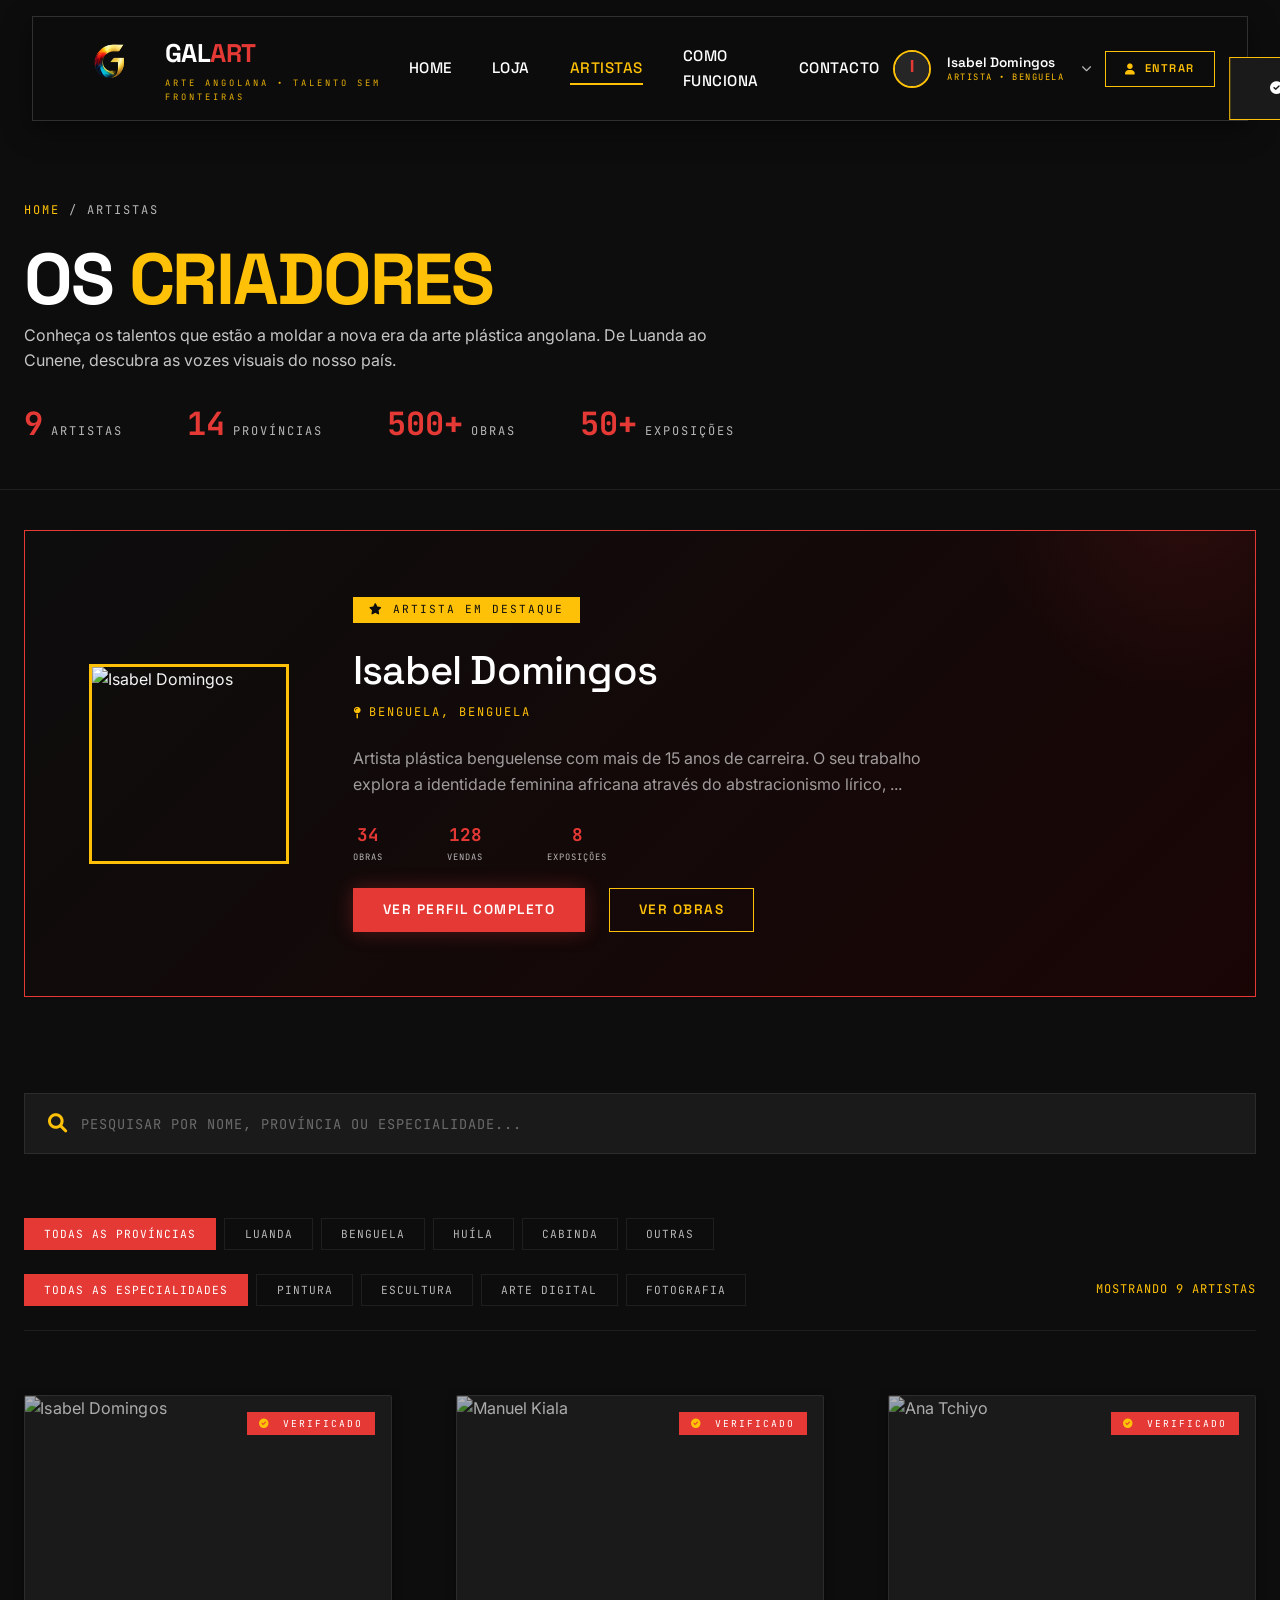
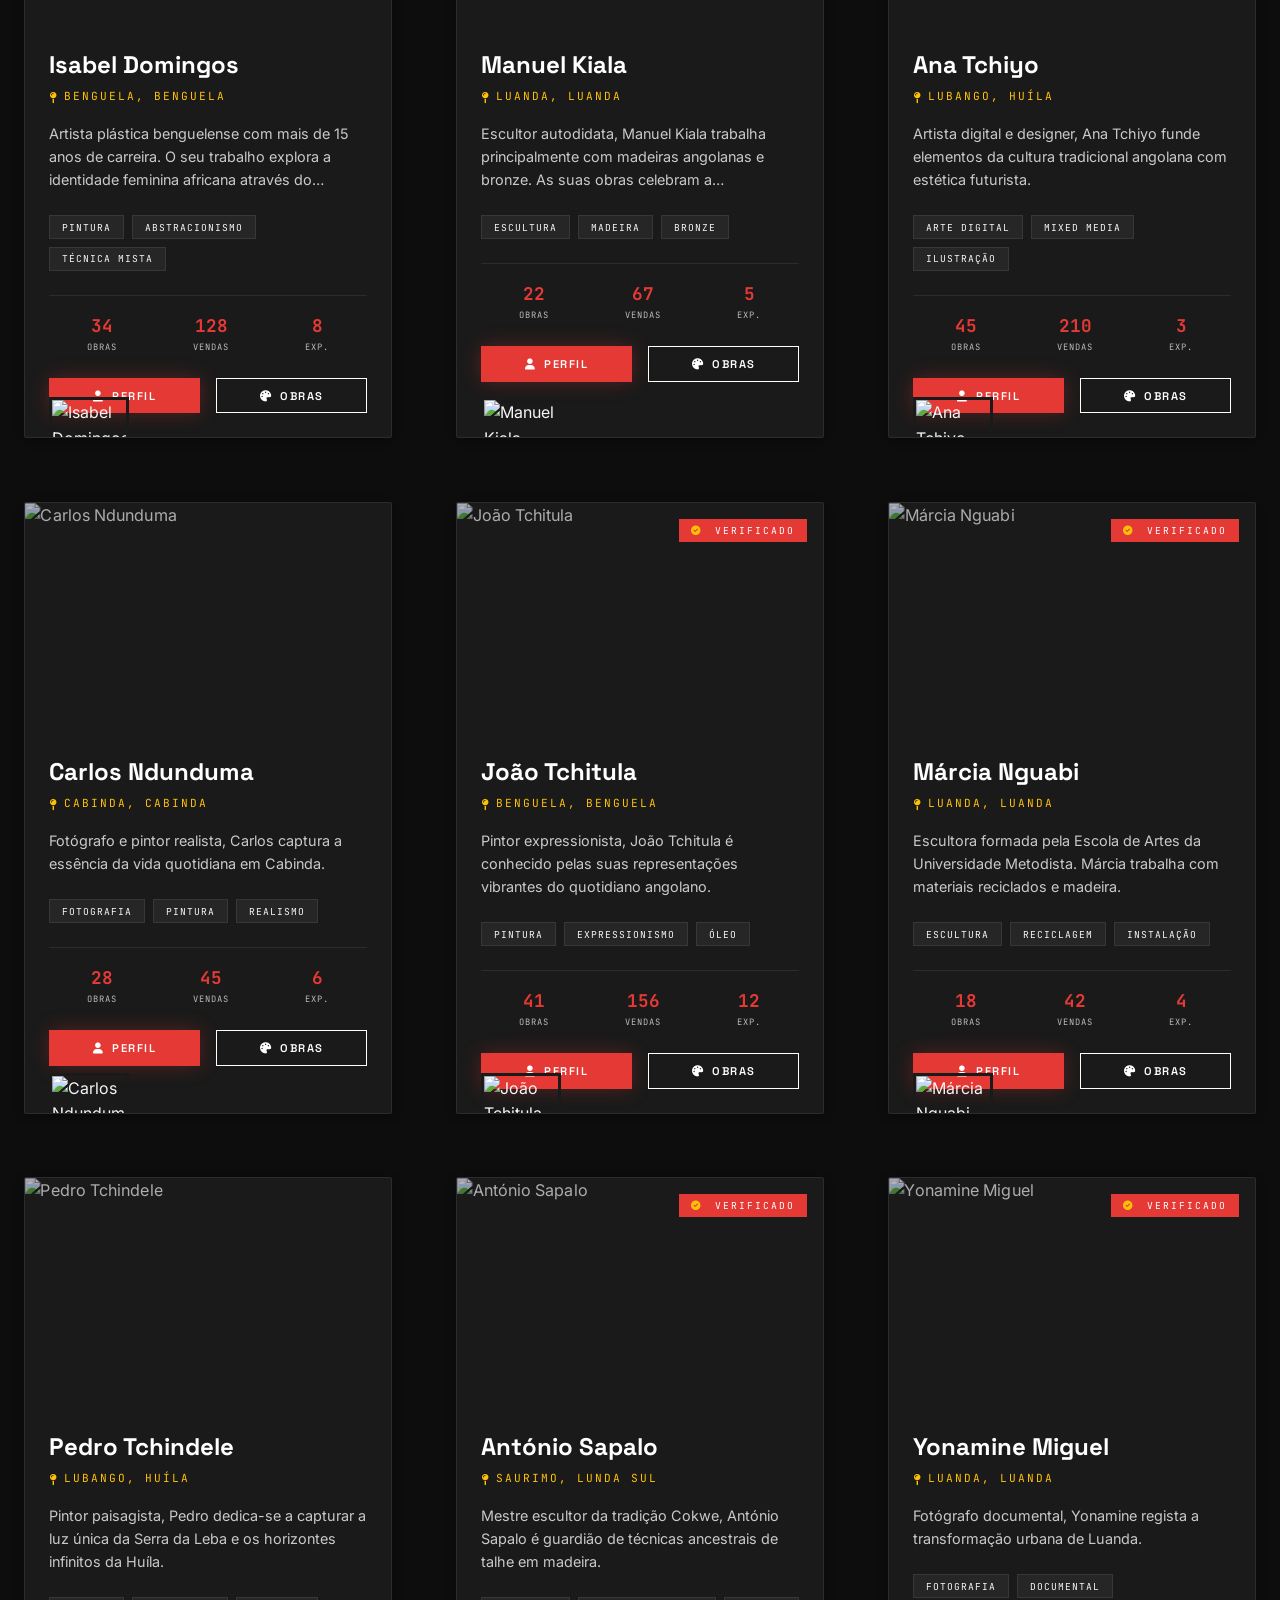
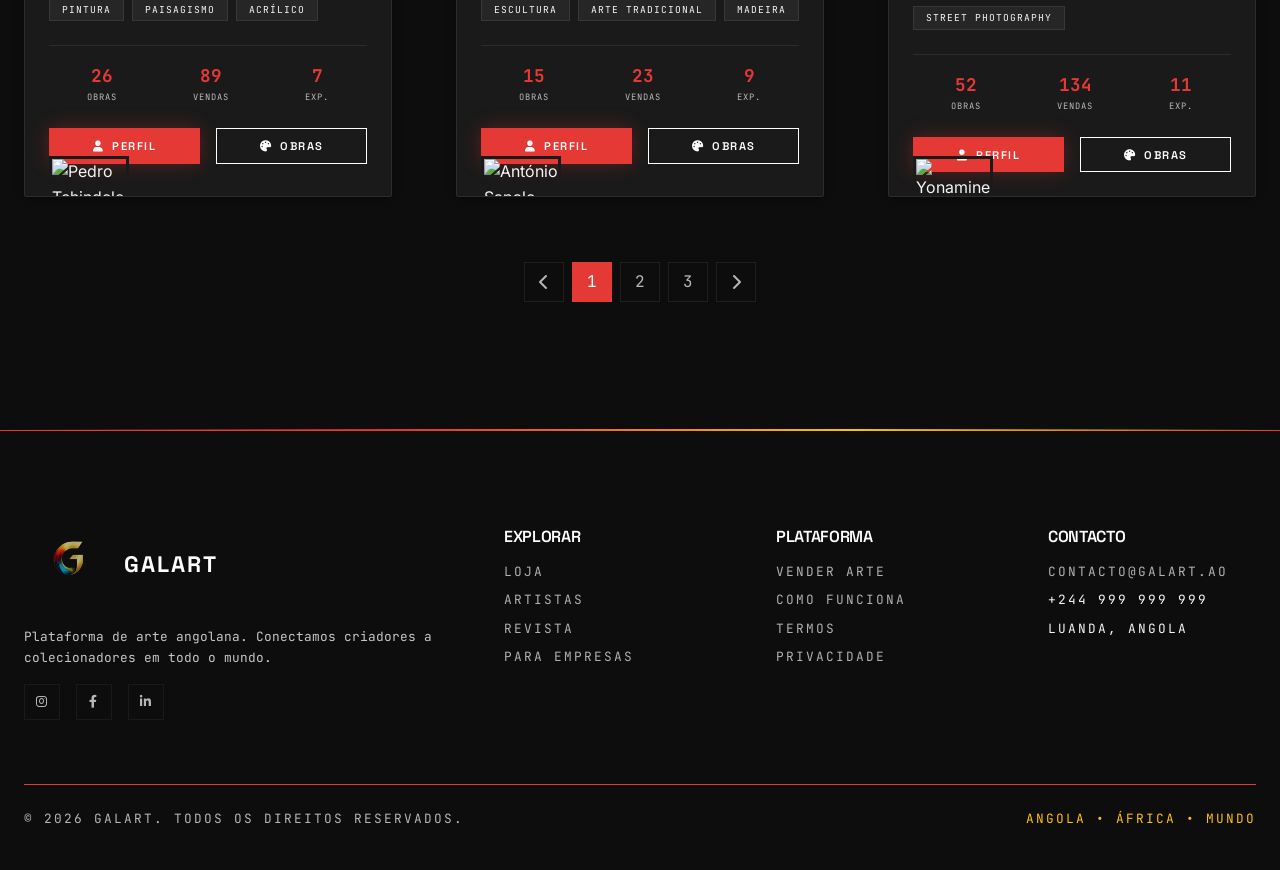
==== commit 492e53a0: "..." ====
--- a/artistas.html
+++ b/artistas.html
@@ -1,27 +1,32 @@
 <!DOCTYPE html>
 <html lang="pt-AO">
+
 <head>
   <meta charset="UTF-8">
   <meta name="viewport" content="width=device-width, initial-scale=1.0, viewport-fit=cover">
-  <meta name="description" content="GALART Artistas - Conheça os talentos da arte plástica angolana. Descubra pintores, escultores e artistas digitais de todas as províncias de Angola.">
+  <meta name="description"
+    content="GALART Artistas - Conheça os talentos da arte plástica angolana. Descubra pintores, escultores e artistas digitais de todas as províncias de Angola.">
   <meta name="theme-color" content="#0D0D0D">
-  
+
   <title>Artistas | GALART - Talento Angolano</title>
-  
+
   <!-- Fontes Google -->
   <link rel="preconnect" href="https://fonts.googleapis.com">
   <link rel="preconnect" href="https://fonts.gstatic.com" crossorigin>
-  <link href="https://fonts.googleapis.com/css2?family=Space+Grotesk:wght@400;500;600;700;800&family=Inter:wght@400;500;600&family=JetBrains+Mono:wght@400;500&display=swap" rel="stylesheet">
-  
+  <link
+    href="https://fonts.googleapis.com/css2?family=Space+Grotesk:wght@400;500;600;700;800&family=Inter:wght@400;500;600&family=JetBrains+Mono:wght@400;500&display=swap"
+    rel="stylesheet">
+  <link rel="icon" href="assets/img/logo.png" type="image/png">
+<link rel="stylesheet" href="assets/css/style.css">
   <!-- Font Awesome -->
   <link rel="stylesheet" href="https://cdnjs.cloudflare.com/ajax/libs/font-awesome/6.0.0-beta3/css/all.min.css">
-  
   <style>
+
     /* ============================================ */
     /* GALART - CSS BASE GLOBAL v2.0                 */
     /* Paleta Oficial: Preto + Branco + Vermelho + Amarelo */
     /* ============================================ */
-    
+
     *,
     *::before,
     *::after {
@@ -29,7 +34,7 @@
       padding: 0;
       box-sizing: border-box;
     }
-    
+
     :root {
       --color-black: #0D0D0D;
       --color-black-light: #1A1A1A;
@@ -43,11 +48,11 @@
       --color-yellow-soft: #FFD54F;
       --color-border: rgba(255, 255, 255, 0.08);
       --color-border-light: rgba(255, 255, 255, 0.15);
-      
+
       --font-primary: 'Space Grotesk', 'Montserrat', sans-serif;
       --font-secondary: 'Inter', sans-serif;
       --font-mono: 'JetBrains Mono', monospace;
-      
+
       --space-xs: 0.5rem;
       --space-sm: 1rem;
       --space-md: 1.5rem;
@@ -55,32 +60,32 @@
       --space-xl: 4rem;
       --space-2xl: 6rem;
       --space-3xl: 8rem;
-      
+
       --border-radius-none: 0px;
       --border-radius-sm: 2px;
-      
+
       --shadow-sm: 0 2px 8px rgba(0, 0, 0, 0.4);
       --shadow-md: 0 8px 24px rgba(0, 0, 0, 0.5);
       --shadow-lg: 0 16px 40px rgba(0, 0, 0, 0.6);
       --shadow-glow-red: 0 0 20px rgba(229, 57, 53, 0.3);
       --shadow-glow-yellow: 0 0 20px rgba(255, 193, 7, 0.2);
       --shadow-hover: 0 20px 40px rgba(0, 0, 0, 0.6), 0 0 0 1px var(--color-red);
-      
+
       --ease-out-expo: cubic-bezier(0.16, 1, 0.3, 1);
       --ease-out-quint: cubic-bezier(0.25, 0.46, 0.45, 0.94);
-      
+
       --transition-fast: 0.2s var(--ease-out-quint);
       --transition-medium: 0.4s var(--ease-out-quint);
       --transition-slow: 0.6s var(--ease-out-expo);
     }
-    
+
     html {
       scroll-behavior: smooth;
       -webkit-font-smoothing: antialiased;
       -moz-osx-font-smoothing: grayscale;
       background-color: var(--color-black);
     }
-    
+
     body {
       background-color: var(--color-black);
       color: var(--color-white-soft);
@@ -91,11 +96,11 @@
       min-height: 100vh;
       position: relative;
     }
-    
+
     body.menu-open {
       overflow: hidden;
     }
-    
+
     body::before {
       content: '';
       position: fixed;
@@ -103,14 +108,14 @@
       left: 0;
       width: 100%;
       height: 100%;
-      background-image: 
+      background-image:
         linear-gradient(rgba(255, 255, 255, 0.02) 0.5px, transparent 0.5px),
         linear-gradient(to right, rgba(255, 255, 255, 0.02) 0.5px, transparent 0.5px);
       background-size: 60px 60px;
       pointer-events: none;
       z-index: 0;
     }
-    
+
     .container {
       width: 100%;
       max-width: 1440px;
@@ -121,51 +126,56 @@
       position: relative;
       z-index: 2;
     }
-    
+
     /* ---------- TIPOGRAFIA ---------- */
-    h1, h2, h3, h4, h5, h6 {
+    h1,
+    h2,
+    h3,
+    h4,
+    h5,
+    h6 {
       font-family: var(--font-primary);
       font-weight: 600;
       line-height: 1.2;
       letter-spacing: -0.02em;
       color: var(--color-white);
     }
-    
+
     h1 {
       font-size: clamp(2.5rem, 6vw, 4.5rem);
       font-weight: 700;
       letter-spacing: -0.03em;
       text-transform: uppercase;
     }
-    
+
     h2 {
       font-size: clamp(2rem, 4vw, 3.5rem);
       margin-bottom: var(--space-md);
       font-weight: 600;
     }
-    
+
     h3 {
       font-size: 1.75rem;
       font-weight: 500;
     }
-    
+
     p {
       margin-bottom: var(--space-sm);
       color: var(--color-white-soft);
       opacity: 0.85;
     }
-    
+
     a {
       color: var(--color-white);
       text-decoration: none;
       transition: color var(--transition-fast);
       position: relative;
     }
-    
+
     a:hover {
       color: var(--color-red);
     }
-    
+
     a:not(.no-underline):not(.btn)::after {
       content: '';
       position: absolute;
@@ -176,23 +186,23 @@
       background-color: var(--color-red);
       transition: width var(--transition-fast);
     }
-    
+
     a:not(.no-underline):not(.btn):hover::after {
       width: 100%;
     }
-    
+
     /* ---------- LOGOTIPO ---------- */
     .galart-logo {
       display: flex;
       align-items: center;
       gap: 10px;
     }
-    
+
     .galart-logo-svg {
       width: 45px;
       height: 45px;
     }
-    
+
     .galart-logo-text {
       font-family: var(--font-primary);
       font-weight: 800;
@@ -201,11 +211,11 @@
       color: var(--color-white);
       text-transform: uppercase;
     }
-    
+
     .galart-logo-text .accent {
       color: var(--color-red);
     }
-    
+
     .galart-slogan {
       font-family: var(--font-mono);
       font-size: 0.55rem;
@@ -215,7 +225,7 @@
       opacity: 0.9;
       margin-top: 2px;
     }
-    
+
     /* ---------- BOTÕES ---------- */
     .btn {
       display: inline-flex;
@@ -238,7 +248,7 @@
       overflow: hidden;
       z-index: 1;
     }
-    
+
     .btn::before {
       content: '';
       position: absolute;
@@ -250,50 +260,50 @@
       transition: width var(--transition-fast);
       z-index: -1;
     }
-    
+
     .btn:hover {
       border-color: var(--color-red);
       color: var(--color-white);
     }
-    
+
     .btn:hover::before {
       width: 100%;
     }
-    
+
     .btn-primary {
       background-color: var(--color-red);
       border-color: var(--color-red);
       color: var(--color-white);
       box-shadow: var(--shadow-glow-red);
     }
-    
+
     .btn-primary::before {
       background-color: var(--color-black);
     }
-    
+
     .btn-primary:hover {
       border-color: var(--color-white);
     }
-    
+
     .btn-outline-yellow {
       border-color: var(--color-yellow);
       color: var(--color-yellow);
     }
-    
+
     .btn-outline-yellow::before {
       background-color: var(--color-yellow);
     }
-    
+
     .btn-outline-yellow:hover {
       border-color: var(--color-yellow);
       color: var(--color-black);
     }
-    
+
     .btn-small {
       padding: 0.5rem 1.2rem;
       font-size: 0.7rem;
     }
-    
+
     /* ---------- NAVBAR RESPONSIVA ---------- */
     .navbar {
       position: sticky;
@@ -314,18 +324,25 @@
       justify-content: space-between;
       animation: slideDown 0.6s var(--ease-out-expo) forwards;
     }
-    
+
     @keyframes slideDown {
-      from { opacity: 0; transform: translateY(-30px); }
-      to { opacity: 1; transform: translateY(0); }
-    }
-    
+      from {
+        opacity: 0;
+        transform: translateY(-30px);
+      }
+
+      to {
+        opacity: 1;
+        transform: translateY(0);
+      }
+    }
+
     .nav-links {
       display: flex;
       gap: 2.5rem;
       align-items: center;
     }
-    
+
     .nav-links a {
       font-family: var(--font-primary);
       font-weight: 500;
@@ -333,22 +350,22 @@
       text-transform: uppercase;
       letter-spacing: 0.5px;
     }
-    
+
     .nav-links a.active {
       color: var(--color-yellow);
     }
-    
+
     .nav-links a.active::after {
       width: 100%;
       background-color: var(--color-yellow);
     }
-    
+
     .nav-actions {
       display: flex;
       align-items: center;
       gap: var(--space-md);
     }
-    
+
     .mobile-menu-toggle {
       display: none;
       flex-direction: column;
@@ -361,30 +378,30 @@
       padding: 0;
       z-index: 1001;
     }
-    
+
     .mobile-menu-toggle span {
       width: 100%;
       height: 2px;
       background-color: var(--color-white);
       transition: all 0.3s var(--ease-out-quint);
     }
-    
+
     .mobile-menu-toggle:hover span {
       background-color: var(--color-yellow);
     }
-    
+
     .mobile-menu-toggle.active span:nth-child(1) {
       transform: translateY(11px) rotate(45deg);
     }
-    
+
     .mobile-menu-toggle.active span:nth-child(2) {
       opacity: 0;
     }
-    
+
     .mobile-menu-toggle.active span:nth-child(3) {
       transform: translateY(-11px) rotate(-45deg);
     }
-    
+
     .mobile-menu-overlay {
       position: fixed;
       top: 0;
@@ -401,12 +418,12 @@
       visibility: hidden;
       transition: opacity 0.3s var(--ease-out-quint), visibility 0.3s;
     }
-    
+
     .mobile-menu-overlay.active {
       opacity: 1;
       visibility: visible;
     }
-    
+
     .mobile-menu {
       width: 100%;
       max-width: 400px;
@@ -419,11 +436,11 @@
       transition: transform 0.4s var(--ease-out-expo);
       overflow-y: auto;
     }
-    
+
     .mobile-menu-overlay.active .mobile-menu {
       transform: translateX(0);
     }
-    
+
     .mobile-menu-header {
       display: flex;
       align-items: center;
@@ -431,7 +448,7 @@
       padding: var(--space-lg) var(--space-md);
       border-bottom: 1px solid var(--color-border);
     }
-    
+
     .mobile-menu-close {
       background: none;
       border: none;
@@ -445,11 +462,11 @@
       justify-content: center;
       transition: color var(--transition-fast);
     }
-    
+
     .mobile-menu-close:hover {
       color: var(--color-red);
     }
-    
+
     .mobile-menu-links {
       flex: 1;
       display: flex;
@@ -457,7 +474,7 @@
       padding: var(--space-xl) var(--space-md);
       gap: var(--space-sm);
     }
-    
+
     .mobile-menu-links a {
       font-family: var(--font-primary);
       font-size: 1.5rem;
@@ -469,16 +486,16 @@
       border-bottom: 1px solid var(--color-border);
       transition: color var(--transition-fast), padding-left var(--transition-fast);
     }
-    
+
     .mobile-menu-links a:hover {
       color: var(--color-yellow);
       padding-left: var(--space-sm);
     }
-    
+
     .mobile-menu-links a.active {
       color: var(--color-red);
     }
-    
+
     .mobile-menu-links .mobile-vender-link {
       margin-top: var(--space-lg);
       background-color: var(--color-red);
@@ -488,22 +505,22 @@
       border: none !important;
       font-size: 1.2rem !important;
     }
-    
+
     .mobile-menu-links .mobile-vender-link:hover {
       background-color: var(--color-red-hover);
       padding-left: var(--space-md) !important;
     }
-    
+
     .mobile-menu-footer {
       padding: var(--space-xl) var(--space-md);
       border-top: 1px solid var(--color-border);
     }
-    
+
     .mobile-social {
       display: flex;
       gap: var(--space-md);
     }
-    
+
     .mobile-social a {
       width: 44px;
       height: 44px;
@@ -516,19 +533,19 @@
       font-size: 1.2rem;
       transition: all var(--transition-fast);
     }
-    
+
     .mobile-social a:hover {
       border-color: var(--color-yellow);
       color: var(--color-yellow);
     }
-    
+
     /* ---------- PAGE HEADER ---------- */
     .page-header {
       padding: var(--space-xl) 0 var(--space-lg);
       border-bottom: 1px solid var(--color-border);
       margin-bottom: var(--space-lg);
     }
-    
+
     .breadcrumb {
       font-family: var(--font-mono);
       font-size: 0.75rem;
@@ -537,22 +554,22 @@
       color: var(--color-white-muted);
       margin-bottom: var(--space-sm);
     }
-    
+
     .breadcrumb a {
       color: var(--color-yellow);
     }
-    
+
     .page-header h1 .accent {
       color: var(--color-yellow);
     }
-    
+
     .header-description {
       color: var(--color-white-soft);
       opacity: 0.8;
       max-width: 700px;
       margin-bottom: var(--space-md);
     }
-    
+
     .header-stats {
       display: flex;
       flex-wrap: wrap;
@@ -560,26 +577,26 @@
       margin-top: var(--space-md);
       font-family: var(--font-mono);
     }
-    
+
     .header-stat {
       display: flex;
       align-items: baseline;
       gap: var(--space-xs);
     }
-    
+
     .header-stat-number {
       font-size: 2rem;
       font-weight: 700;
       color: var(--color-red);
     }
-    
+
     .header-stat-label {
       font-size: 0.75rem;
       text-transform: uppercase;
       letter-spacing: 2px;
       color: var(--color-white-muted);
     }
-    
+
     /* ---------- ARTISTA EM DESTAQUE ---------- */
     .featured-artist {
       background: linear-gradient(135deg, var(--color-black) 0%, #1A0505 100%);
@@ -589,7 +606,7 @@
       position: relative;
       overflow: hidden;
     }
-    
+
     .featured-artist::before {
       content: '';
       position: absolute;
@@ -600,7 +617,7 @@
       background: radial-gradient(circle, rgba(229, 57, 53, 0.1) 0%, transparent 70%);
       pointer-events: none;
     }
-    
+
     .featured-content {
       display: grid;
       grid-template-columns: auto 1fr;
@@ -609,25 +626,25 @@
       position: relative;
       z-index: 2;
     }
-    
+
     .featured-avatar {
       width: 200px;
       height: 200px;
       border: 3px solid var(--color-yellow);
       overflow: hidden;
     }
-    
+
     .featured-avatar img {
       width: 100%;
       height: 100%;
       object-fit: cover;
     }
-    
+
     .featured-info h3 {
       font-size: 2.5rem;
       margin-bottom: var(--space-xs);
     }
-    
+
     .featured-badge {
       display: inline-block;
       padding: 0.25rem 1rem;
@@ -639,7 +656,7 @@
       letter-spacing: 2px;
       margin-bottom: var(--space-md);
     }
-    
+
     .featured-location {
       display: flex;
       align-items: center;
@@ -651,34 +668,34 @@
       color: var(--color-yellow);
       margin-bottom: var(--space-md);
     }
-    
+
     .featured-bio {
       max-width: 600px;
       color: var(--color-white-muted);
       margin-bottom: var(--space-md);
     }
-    
+
     .featured-stats {
       display: flex;
       gap: var(--space-xl);
       margin: var(--space-md) 0;
     }
-    
+
     .featured-actions {
       display: flex;
       gap: var(--space-md);
     }
-    
+
     /* ---------- PESQUISA E FILTROS ---------- */
     .search-filter-section {
       margin-bottom: var(--space-xl);
     }
-    
+
     .search-wrapper {
       position: relative;
       margin-bottom: var(--space-lg);
     }
-    
+
     .search-input {
       width: 100%;
       padding: 1.2rem 1.5rem 1.2rem 3.5rem;
@@ -690,13 +707,13 @@
       border-radius: var(--border-radius-none);
       transition: border-color var(--transition-fast), box-shadow var(--transition-fast);
     }
-    
+
     .search-input:focus {
       outline: none;
       border-color: var(--color-red);
       box-shadow: var(--shadow-glow-red);
     }
-    
+
     .search-input::placeholder {
       color: var(--color-white-muted);
       opacity: 0.5;
@@ -705,7 +722,7 @@
       text-transform: uppercase;
       letter-spacing: 1px;
     }
-    
+
     .search-icon {
       position: absolute;
       left: 1.5rem;
@@ -714,7 +731,7 @@
       color: var(--color-yellow);
       font-size: 1.2rem;
     }
-    
+
     .filters-bar {
       display: flex;
       flex-wrap: wrap;
@@ -724,13 +741,13 @@
       padding: var(--space-md) 0;
       border-bottom: 1px solid var(--color-border);
     }
-    
+
     .filter-group {
       display: flex;
       flex-wrap: wrap;
       gap: var(--space-xs);
     }
-    
+
     .filter-btn {
       padding: 0.5rem 1.2rem;
       font-family: var(--font-mono);
@@ -743,18 +760,18 @@
       cursor: pointer;
       transition: all var(--transition-fast);
     }
-    
+
     .filter-btn:hover {
       border-color: var(--color-yellow);
       color: var(--color-yellow);
     }
-    
+
     .filter-btn.active {
       background-color: var(--color-red);
       border-color: var(--color-red);
       color: var(--color-white);
     }
-    
+
     .results-count {
       font-family: var(--font-mono);
       font-size: 0.75rem;
@@ -762,7 +779,7 @@
       letter-spacing: 1px;
       color: var(--color-yellow);
     }
-    
+
     /* ---------- GRID DE ARTISTAS ---------- */
     .artists-grid {
       display: grid;
@@ -770,7 +787,7 @@
       gap: var(--space-xl);
       margin-bottom: var(--space-xl);
     }
-    
+
     .artist-card {
       background-color: var(--color-black-light);
       border: 1px solid var(--color-border);
@@ -781,13 +798,13 @@
       position: relative;
       will-change: transform, box-shadow;
     }
-    
+
     .artist-card:hover {
       transform: translateY(-6px);
       box-shadow: var(--shadow-lg), var(--shadow-glow-red);
       border-color: var(--color-red);
     }
-    
+
     .artist-card::after {
       content: '';
       position: absolute;
@@ -799,17 +816,17 @@
       transition: left 0.6s var(--ease-out-quint);
       z-index: 3;
     }
-    
+
     .artist-card:hover::after {
       left: 100%;
     }
-    
+
     .artist-cover {
       position: relative;
       height: 200px;
       overflow: hidden;
     }
-    
+
     .artist-cover img {
       width: 100%;
       height: 100%;
@@ -818,12 +835,12 @@
       transform: scale(1.01);
       filter: brightness(0.7);
     }
-    
+
     .artist-card:hover .artist-cover img {
       transform: scale(1.08);
       filter: brightness(0.9);
     }
-    
+
     .artist-verified {
       position: absolute;
       top: var(--space-sm);
@@ -837,12 +854,12 @@
       letter-spacing: 2px;
       z-index: 2;
     }
-    
+
     .artist-verified i {
       margin-right: 4px;
       color: var(--color-yellow);
     }
-    
+
     .artist-avatar {
       position: absolute;
       bottom: -40px;
@@ -853,17 +870,17 @@
       overflow: hidden;
       z-index: 2;
     }
-    
+
     .artist-avatar img {
       width: 100%;
       height: 100%;
       object-fit: cover;
     }
-    
+
     .artist-info {
       padding: calc(var(--space-lg) + 10px) var(--space-md) var(--space-md);
     }
-    
+
     .artist-name {
       font-family: var(--font-primary);
       font-weight: 700;
@@ -871,7 +888,7 @@
       color: var(--color-white);
       margin-bottom: 4px;
     }
-    
+
     .artist-location {
       display: flex;
       align-items: center;
@@ -883,7 +900,7 @@
       color: var(--color-yellow);
       margin-bottom: var(--space-sm);
     }
-    
+
     .artist-bio {
       color: var(--color-white-soft);
       opacity: 0.8;
@@ -894,14 +911,14 @@
       -webkit-box-orient: vertical;
       overflow: hidden;
     }
-    
+
     .artist-specialties {
       display: flex;
       flex-wrap: wrap;
       gap: var(--space-xs);
       margin-bottom: var(--space-md);
     }
-    
+
     .specialty-tag {
       padding: 0.2rem 0.75rem;
       background-color: var(--color-black-lighter);
@@ -912,7 +929,7 @@
       letter-spacing: 1px;
       color: var(--color-white-soft);
     }
-    
+
     .artist-stats {
       display: flex;
       justify-content: space-around;
@@ -920,18 +937,18 @@
       border-top: 1px solid var(--color-border);
       margin-bottom: var(--space-md);
     }
-    
+
     .stat {
       text-align: center;
     }
-    
+
     .stat-value {
       font-family: var(--font-mono);
       font-weight: 700;
       font-size: 1.1rem;
       color: var(--color-red);
     }
-    
+
     .stat-label {
       font-family: var(--font-mono);
       font-size: 0.55rem;
@@ -939,18 +956,18 @@
       letter-spacing: 1px;
       color: var(--color-white-muted);
     }
-    
+
     .artist-actions {
       display: flex;
       gap: var(--space-sm);
     }
-    
+
     .artist-actions .btn {
       flex: 1;
       padding: 0.6rem;
       font-size: 0.7rem;
     }
-    
+
     /* ---------- MODAL DE PERFIL ---------- */
     .modal-overlay {
       position: fixed;
@@ -968,11 +985,11 @@
       overflow-y: auto;
       padding: var(--space-lg);
     }
-    
+
     .modal-overlay.active {
       display: flex;
     }
-    
+
     .modal {
       background-color: var(--color-black-light);
       border: 2px solid var(--color-red);
@@ -984,12 +1001,19 @@
       animation: modalSlideIn 0.4s var(--ease-out-quint);
       position: relative;
     }
-    
+
     @keyframes modalSlideIn {
-      from { opacity: 0; transform: scale(0.95) translateY(-20px); }
-      to { opacity: 1; transform: scale(1) translateY(0); }
-    }
-    
+      from {
+        opacity: 0;
+        transform: scale(0.95) translateY(-20px);
+      }
+
+      to {
+        opacity: 1;
+        transform: scale(1) translateY(0);
+      }
+    }
+
     .modal-close {
       position: absolute;
       top: var(--space-md);
@@ -1007,24 +1031,24 @@
       align-items: center;
       justify-content: center;
     }
-    
+
     .modal-close:hover {
       color: var(--color-red);
     }
-    
+
     .modal-cover {
       height: 250px;
       overflow: hidden;
       position: relative;
     }
-    
+
     .modal-cover img {
       width: 100%;
       height: 100%;
       object-fit: cover;
       filter: brightness(0.6);
     }
-    
+
     .modal-avatar {
       position: absolute;
       bottom: -50px;
@@ -1034,17 +1058,17 @@
       border: 4px solid var(--color-black-light);
       overflow: hidden;
     }
-    
+
     .modal-avatar img {
       width: 100%;
       height: 100%;
       object-fit: cover;
     }
-    
+
     .modal-content {
       padding: calc(var(--space-xl) + 30px) var(--space-xl) var(--space-xl);
     }
-    
+
     .modal-name {
       font-size: 2.2rem;
       margin-bottom: var(--space-xs);
@@ -1053,7 +1077,7 @@
       flex-wrap: wrap;
       gap: var(--space-sm);
     }
-    
+
     .modal-verified {
       background-color: var(--color-red);
       padding: 0.2rem 0.8rem;
@@ -1063,12 +1087,12 @@
       letter-spacing: 1px;
       color: var(--color-white);
     }
-    
+
     .modal-verified i {
       color: var(--color-yellow);
       margin-right: 4px;
     }
-    
+
     .modal-location {
       font-family: var(--font-mono);
       color: var(--color-yellow);
@@ -1077,17 +1101,17 @@
       letter-spacing: 2px;
       font-size: 0.8rem;
     }
-    
+
     .modal-bio {
       margin-bottom: var(--space-lg);
       line-height: 1.8;
       color: var(--color-white-muted);
     }
-    
+
     .modal-section {
       margin-bottom: var(--space-lg);
     }
-    
+
     .modal-section h4 {
       font-family: var(--font-mono);
       text-transform: uppercase;
@@ -1097,59 +1121,59 @@
       padding-bottom: var(--space-xs);
       border-bottom: 1px solid var(--color-border);
     }
-    
+
     .modal-artworks-grid {
       display: grid;
       grid-template-columns: repeat(3, 1fr);
       gap: var(--space-sm);
     }
-    
+
     .modal-artwork {
       aspect-ratio: 1 / 1.2;
       overflow: hidden;
       border: 1px solid var(--color-border);
       cursor: pointer;
     }
-    
+
     .modal-artwork img {
       width: 100%;
       height: 100%;
       object-fit: cover;
       transition: transform var(--transition-medium);
     }
-    
+
     .modal-artwork:hover img {
       transform: scale(1.05);
     }
-    
+
     .modal-stats-grid {
       display: flex;
       gap: var(--space-xl);
     }
-    
+
     .modal-actions {
       display: flex;
       gap: var(--space-md);
       margin-top: var(--space-xl);
     }
-    
+
     .modal-social {
       display: flex;
       gap: var(--space-md);
       margin-top: var(--space-sm);
     }
-    
+
     .modal-social a {
       display: flex;
       align-items: center;
       gap: 6px;
       color: var(--color-white-muted);
     }
-    
+
     .modal-social a:hover {
       color: var(--color-yellow);
     }
-    
+
     /* ---------- MENSAGEM SEM RESULTADOS ---------- */
     .no-results {
       text-align: center;
@@ -1157,18 +1181,18 @@
       color: var(--color-white-muted);
       grid-column: 1 / -1;
     }
-    
+
     .no-results i {
       font-size: 3rem;
       color: var(--color-red);
       margin-bottom: var(--space-md);
       opacity: 0.5;
     }
-    
+
     .no-results p {
       margin-bottom: var(--space-sm);
     }
-    
+
     /* ---------- PAGINAÇÃO ---------- */
     .pagination {
       display: flex;
@@ -1176,7 +1200,7 @@
       gap: var(--space-xs);
       margin: var(--space-xl) 0;
     }
-    
+
     .page-link {
       width: 40px;
       height: 40px;
@@ -1189,18 +1213,18 @@
       font-family: var(--font-mono);
       transition: all var(--transition-fast);
     }
-    
+
     .page-link:hover {
       border-color: var(--color-yellow);
       color: var(--color-yellow);
     }
-    
+
     .page-link.active {
       background-color: var(--color-red);
       border-color: var(--color-red);
       color: var(--color-white);
     }
-    
+
     /* ---------- FOOTER ---------- */
     .footer {
       background-color: var(--color-black);
@@ -1215,7 +1239,7 @@
       position: relative;
       z-index: 5;
     }
-    
+
     .footer::before {
       content: '';
       position: absolute;
@@ -1226,44 +1250,54 @@
       background: linear-gradient(90deg, transparent, var(--color-red), var(--color-yellow), transparent);
       animation: scanFooter 5s infinite linear;
     }
-    
+
     @keyframes scanFooter {
-      0% { opacity: 0; transform: translateX(-100%); }
-      50% { opacity: 1; }
-      100% { opacity: 0; transform: translateX(100%); }
-    }
-    
+      0% {
+        opacity: 0;
+        transform: translateX(-100%);
+      }
+
+      50% {
+        opacity: 1;
+      }
+
+      100% {
+        opacity: 0;
+        transform: translateX(100%);
+      }
+    }
+
     .footer-content {
       display: grid;
       grid-template-columns: 2fr 1fr 1fr 1fr;
       gap: var(--space-xl);
       margin-bottom: var(--space-xl);
     }
-    
+
     .footer a {
       color: var(--color-white-soft);
       opacity: 0.7;
     }
-    
+
     .footer a:hover {
       color: var(--color-yellow);
       opacity: 1;
     }
-    
+
     .footer h4 {
       color: var(--color-white);
       font-size: 1rem;
       margin-bottom: var(--space-sm);
     }
-    
+
     .footer ul {
       list-style: none;
     }
-    
+
     .footer ul li {
       margin-bottom: var(--space-xs);
     }
-    
+
     .footer-bottom {
       border-top: 1px solid var(--color-red);
       padding-top: var(--space-md);
@@ -1271,13 +1305,13 @@
       justify-content: space-between;
       color: var(--color-white-muted);
     }
-    
+
     .social-links {
       display: flex;
       gap: var(--space-sm);
       margin-top: var(--space-sm);
     }
-    
+
     .social-links a {
       width: 36px;
       height: 36px;
@@ -1287,83 +1321,84 @@
       border: 1px solid var(--color-border);
       color: var(--color-white);
     }
-    
+
     .social-links a:hover {
       border-color: var(--color-yellow);
       color: var(--color-yellow);
     }
-    
+
     /* ---------- SCROLLBAR ---------- */
     ::-webkit-scrollbar {
       width: 8px;
       height: 8px;
     }
-    
+
     ::-webkit-scrollbar-track {
       background: var(--color-black);
     }
-    
+
     ::-webkit-scrollbar-thumb {
       background: var(--color-red);
       border-radius: var(--border-radius-none);
     }
-    
+
     ::-webkit-scrollbar-thumb:hover {
       background: var(--color-yellow);
     }
-    
+
     ::selection {
       background-color: var(--color-red);
       color: var(--color-white);
     }
-    
+
     /* ---------- RESPONSIVIDADE ---------- */
     @media (max-width: 1024px) {
       .artists-grid {
         grid-template-columns: repeat(2, 1fr);
       }
-      
+
       .featured-content {
         grid-template-columns: 1fr;
         text-align: center;
       }
-      
+
       .featured-avatar {
         margin: 0 auto;
       }
-      
+
       .featured-location {
         justify-content: center;
       }
-      
+
       .featured-stats {
         justify-content: center;
       }
-      
+
       .featured-actions {
         justify-content: center;
       }
-      
+
       .footer-content {
         grid-template-columns: repeat(2, 1fr);
       }
-      
+
       .modal-artworks-grid {
         grid-template-columns: repeat(2, 1fr);
       }
     }
-    
+
     @media (max-width: 900px) {
+
       .nav-links,
       .nav-actions .btn {
         display: none;
       }
-      
+
       .mobile-menu-toggle {
         display: flex;
       }
     }
-    
+
     @media (max-width: 768px) {
       .navbar {
         padding: 0.8rem 1rem;
@@ -1373,62 +1408,63 @@
         border-left: none;
         border-right: none;
       }
-      
+
       .galart-slogan {
         font-size: 0.45rem;
         letter-spacing: 2px;
       }
-      
+
       .galart-logo-text {
         font-size: 1.2rem;
       }
-      
+
       .galart-logo-svg {
         width: 35px;
         height: 35px;
       }
-      
+
       .artists-grid {
         grid-template-columns: 1fr;
       }
-      
+
       .filters-bar {
         flex-direction: column;
         align-items: flex-start;
       }
-      
+
       .filter-group {
         width: 100%;
         overflow-x: auto;
         padding-bottom: var(--space-xs);
       }
-      
+
       .footer-content {
         grid-template-columns: 1fr;
       }
-      
+
       .header-stats {
         gap: var(--space-md);
       }
-      
+
       .modal-artworks-grid {
         grid-template-columns: 1fr;
       }
-      
+
       .modal-actions {
         flex-direction: column;
       }
-      
+
       .mobile-menu {
         max-width: 100%;
       }
-      
+
       .mobile-menu-links a {
         font-size: 1.3rem;
       }
     }
-    
+
     @media (prefers-reduced-motion: reduce) {
+
       *,
       *::before,
       *::after {
@@ -1440,14 +1476,16 @@
     }
   </style>
 </head>
+
 <body>
-  
+
   <!-- ============================================ -->
   <!-- NAVBAR RESPONSIVA                            -->
   <!-- ============================================ -->
   <nav class="navbar">
     <div class="galart-logo">
-                                         <a href="home.html"> <img class="galart-logo-svg" style="min-width: 90px; min-height: 70px;" src="assets/img/logo.png" alt=""></a>
+      <a href="index.html"> <img class="galart-logo-svg" style="min-width: 90px; min-height: 70px;"
+          src="assets/img/logo.png" alt=""></a>
 
       <div>
         <div class="galart-logo-text">
@@ -1456,45 +1494,206 @@
         <div class="galart-slogan">ARTE ANGOLANA • TALENTO SEM FRONTEIRAS</div>
       </div>
     </div>
-    
+
     <div class="nav-links">
-      <a href="home.html">Home</a>
+      <a href="index.html">Home</a>
       <a href="loja.html">Loja</a>
       <a href="artistas.html" class="active">Artistas</a>
-
+      <a href="como-funciona.html">Como Funciona</a>
+      <a href="contacto.html">Contacto</a>
     </div>
-    
+
+    <!-- ============================================ -->
+    <!-- USUÁRIO LOGADO (DROPDOWN + MODAL)            -->
+    <!-- ============================================ -->
+    <div class="nav-user" id="navUser">
+      <div class="nav-user-trigger" id="navUserTrigger">
+        <img class="nav-user-avatar" src="https://images.unsplash.com/photo-1544005313-94ddf0286df2?w=50&q=80"
+          alt="Isabel Domingos"
+          onerror="this.src='data:image/svg+xml,<svg xmlns=%22http://www.w3.org/2000/svg%22 width=%2240%22 height=%2240%22><rect fill=%22%23262626%22 width=%2240%22 height=%2240%22/><text x=%2250%25%22 y=%2255%25%22 text-anchor=%22middle%22 dy=%22.1em%22 fill=%22%23E53935%22 font-family=%22Arial%22 font-size=%2220%22 font-weight=%22bold%22>I</text></svg>'">
+        <div class="nav-user-info">
+          <div class="nav-user-name">Isabel Domingos</div>
+          <div class="nav-user-role">Artista • Benguela</div>
+        </div>
+        <i class="fas fa-chevron-down nav-user-arrow"></i>
+      </div>
+
+      <!-- Dropdown Menu -->
+      <div class="nav-user-dropdown" id="navUserDropdown">
+        <div class="dropdown-header">
+          <img class="dropdown-avatar" src="https://images.unsplash.com/photo-1544005313-94ddf0286df2?w=50&q=80"
+            alt="Isabel Domingos">
+          <div>
+            <div class="dropdown-name">Isabel Domingos</div>
+            <div class="dropdown-email">isabel@email.com</div>
+          </div>
+        </div>
+        <div class="dropdown-divider"></div>
+        <a href="#" class="dropdown-item" onclick="openProfileModal(); closeDropdown();"><i class="fas fa-user-cog"></i>
+          Editar Perfil</a>
+        <a href="#" class="dropdown-item" onclick="openPasswordModal(); closeDropdown();"><i class="fas fa-lock"></i>
+          Alterar Senha</a>
+        <div class="dropdown-divider"></div>
+        <a href="auth/entrar.html" class="dropdown-item logout"><i class="fas fa-sign-out-alt"></i> Sair da Conta</a>
+      </div>
+    </div>
+    <!-- ============================================ -->
+    <!-- MODAL: EDITAR PERFIL                         -->
+    <!-- ============================================ -->
+    <div class="modal-overlay" id="profileModal">
+      <div class="modal">
+        <div class="modal-header">
+          <h3><i class="fas fa-user-edit"></i> Editar Perfil</h3>
+          <button class="modal-close" onclick="closeModal('profileModal')">&times;</button>
+        </div>
+        <div class="modal-body">
+          <form id="profileForm" onsubmit="saveProfile(event)">
+
+            <!-- Avatar Upload -->
+            <div class="avatar-upload-section">
+              <img class="avatar-upload-preview" id="profileAvatarPreview"
+                src="https://images.unsplash.com/photo-1544005313-94ddf0286df2?w=100&q=80" alt="Avatar">
+              <label class="avatar-upload-btn">
+                <i class="fas fa-camera"></i> Alterar Foto
+                <input type="file" id="profileAvatarFile" accept="image/jpeg,image/png"
+                  onchange="previewProfileAvatar(event)">
+              </label>
+            </div>
+
+            <div class="form-row">
+              <div class="form-group">
+                <label for="profileFirstName">Nome</label>
+                <input type="text" id="profileFirstName" value="Isabel" required>
+              </div>
+              <div class="form-group">
+                <label for="profileLastName">Sobrenome</label>
+                <input type="text" id="profileLastName" value="Domingos" required>
+              </div>
+            </div>
+
+            <div class="form-group">
+              <label for="profileEmail">Email</label>
+              <input type="email" id="profileEmail" value="isabel@email.com" required>
+            </div>
+
+            <div class="form-row">
+              <div class="form-group">
+                <label for="profilePhone">Telefone / WhatsApp</label>
+                <input type="tel" id="profilePhone" value="+244 923 456 789">
+              </div>
+              <div class="form-group">
+                <label for="profileLocation">Localização</label>
+                <select id="profileLocation">
+                  <option value="Luanda">Luanda</option>
+                  <option value="Benguela" selected>Benguela</option>
+                  <option value="Huíla">Huíla</option>
+                  <option value="Cabinda">Cabinda</option>
+                  <option value="Huambo">Huambo</option>
+                  <option value="Bié">Bié</option>
+                  <option value="Cunene">Cunene</option>
+                  <option value="Lunda Sul">Lunda Sul</option>
+                  <option value="Lunda Norte">Lunda Norte</option>
+                  <option value="Malanje">Malanje</option>
+                  <option value="Moxico">Moxico</option>
+                  <option value="Namibe">Namibe</option>
+                  <option value="Uíge">Uíge</option>
+                  <option value="Zaire">Zaire</option>
+                </select>
+              </div>
+            </div>
+
+            <div class="form-group">
+              <label for="profileBio">Biografia</label>
+              <textarea id="profileBio" rows="3"
+                placeholder="Conte um pouco sobre si...">Artista plástica benguelense com mais de 15 anos de carreira. Especializada em abstracionismo lírico e técnica mista.</textarea>
+            </div>
+
+            <div class="modal-footer" style="padding: 0; border: none; margin-top: var(--space-lg);">
+              <button type="button" class="btn" onclick="closeModal('profileModal')">Cancelar</button>
+              <button type="submit" class="btn btn-primary"><i class="fas fa-save"></i> Guardar Alterações</button>
+            </div>
+          </form>
+        </div>
+      </div>
+    </div>
+
+    <!-- ============================================ -->
+    <!-- MODAL: ALTERAR SENHA                         -->
+    <!-- ============================================ -->
+    <div class="modal-overlay" id="passwordModal">
+      <div class="modal">
+        <div class="modal-header">
+          <h3><i class="fas fa-lock"></i> Alterar Senha</h3>
+          <button class="modal-close" onclick="closeModal('passwordModal')">&times;</button>
+        </div>
+        <div class="modal-body">
+          <form id="passwordForm" onsubmit="savePassword(event)">
+
+            <div class="form-group">
+              <label for="currentPassword">Senha Atual</label>
+              <input type="password" id="currentPassword" placeholder="••••••••" required>
+            </div>
+
+            <div class="form-group">
+              <label for="newPassword">Nova Senha</label>
+              <input type="password" id="newPassword" placeholder="Mínimo 8 caracteres" required minlength="8"
+                oninput="checkPasswordStrength()">
+              <div class="password-strength" id="passwordStrength"></div>
+              <div class="password-feedback" id="passwordFeedback"></div>
+            </div>
+
+            <div class="form-group">
+              <label for="confirmNewPassword">Confirmar Nova Senha</label>
+              <input type="password" id="confirmNewPassword" placeholder="Repita a nova senha" required minlength="8">
+            </div>
+
+            <div class="modal-footer" style="padding: 0; border: none; margin-top: var(--space-lg);">
+              <button type="button" class="btn" onclick="closeModal('passwordModal')">Cancelar</button>
+              <button type="submit" class="btn btn-primary"><i class="fas fa-key"></i> Atualizar Senha</button>
+            </div>
+          </form>
+        </div>
+      </div>
+    </div>
+
+    <!-- Toast -->
+    <div class="toast" id="toast"><i class="fas fa-check-circle"></i><span id="toastMessage"></span></div>
+
     <div class="nav-actions">
-      <a href="vender.html" class="btn btn-primary btn-small">Vender Arte</a>
+      <a href="auth/entrar.html" class="btn btn-outline-yellow btn-small"><i class="fas fa-user"></i> Entrar</a>
     </div>
-    
+
     <button class="mobile-menu-toggle" id="mobileMenuToggle" aria-label="Menu">
       <span></span>
       <span></span>
       <span></span>
     </button>
   </nav>
-  
+
   <!-- Menu Mobile Overlay -->
   <div class="mobile-menu-overlay" id="mobileMenuOverlay">
     <div class="mobile-menu">
       <div class="mobile-menu-header">
         <div class="galart-logo">
-                                            <a href="home.html"> <img class="galart-logo-svg" style="min-width: 90px; min-height: 70px;" src="assets/img/logo.png" alt=""></a>
-
-          <span style="font-family: var(--font-primary); font-weight: 800; font-size: 1.4rem; color: var(--color-white);">GALART</span>
+          <a href="index.html"> <img class="galart-logo-svg" style="min-width: 90px; min-height: 70px;"
+              src="assets/img/logo.png" alt=""></a>
+
+          <span
+            style="font-family: var(--font-primary); font-weight: 800; font-size: 1.4rem; color: var(--color-white);">GALART</span>
         </div>
         <button class="mobile-menu-close" id="mobileMenuClose">&times;</button>
       </div>
-      
+
       <div class="mobile-menu-links">
-        <a href="home.html">Home</a>
+        <a href="index.html">Home</a>
         <a href="loja.html">Loja</a>
         <a href="artistas.html" class="active">Artistas</a>
-
-        <a href="vender.html" class="mobile-vender-link">Vender Arte</a>
+        <a href="como-funciona.html">Como Funciona</a>
+        <a href="contacto.html">Contacto</a>
+
+        <a href="auth/entrar.html" class="mobile-vender-link"><i class="fas fa-user"></i> Entrar</a>
       </div>
-      
+
       <div class="mobile-menu-footer">
         <div class="mobile-social">
           <a href="#"><i class="fab fa-instagram"></i></a>
@@ -1504,21 +1703,21 @@
       </div>
     </div>
   </div>
-  
+
   <!-- ============================================ -->
   <!-- PAGE HEADER                                  -->
   <!-- ============================================ -->
   <section class="page-header">
     <div class="container">
       <div class="breadcrumb">
-        <a href="home.html">Home</a> / <span>Artistas</span>
+        <a href="index.html">Home</a> / <span>Artistas</span>
       </div>
       <h1>Os <span class="accent">Criadores</span></h1>
       <p class="header-description">
-        Conheça os talentos que estão a moldar a nova era da arte plástica angolana. 
+        Conheça os talentos que estão a moldar a nova era da arte plástica angolana.
         De Luanda ao Cunene, descubra as vozes visuais do nosso país.
       </p>
-      
+
       <div class="header-stats">
         <div class="header-stat">
           <span class="header-stat-number" id="totalArtists">9</span>
@@ -1539,7 +1738,7 @@
       </div>
     </div>
   </section>
-  
+
   <!-- ============================================ -->
   <!-- ARTISTA EM DESTAQUE                          -->
   <!-- ============================================ -->
@@ -1548,7 +1747,7 @@
       <div class="featured-artist" id="featuredArtist"></div>
     </div>
   </section>
-  
+
   <!-- ============================================ -->
   <!-- PESQUISA E FILTROS                           -->
   <!-- ============================================ -->
@@ -1556,9 +1755,10 @@
     <div class="container">
       <div class="search-wrapper">
         <i class="fas fa-search search-icon"></i>
-        <input type="text" class="search-input" id="searchInput" placeholder="Pesquisar por nome, província ou especialidade...">
+        <input type="text" class="search-input" id="searchInput"
+          placeholder="Pesquisar por nome, província ou especialidade...">
       </div>
-      
+
       <div class="filters-bar">
         <div class="filter-group">
           <button class="filter-btn active" data-province="all">Todas as Províncias</button>
@@ -1568,7 +1768,7 @@
           <button class="filter-btn" data-province="Cabinda">Cabinda</button>
           <button class="filter-btn" data-province="outras">Outras</button>
         </div>
-        
+
         <div class="filter-group">
           <button class="filter-btn active" data-specialty="all">Todas as Especialidades</button>
           <button class="filter-btn" data-specialty="Pintura">Pintura</button>
@@ -1576,21 +1776,21 @@
           <button class="filter-btn" data-specialty="Arte Digital">Arte Digital</button>
           <button class="filter-btn" data-specialty="Fotografia">Fotografia</button>
         </div>
-        
+
         <div class="results-count">
           Mostrando <span id="showingCount">9</span> artistas
         </div>
       </div>
     </div>
   </section>
-  
+
   <!-- ============================================ -->
   <!-- GRID DE ARTISTAS                             -->
   <!-- ============================================ -->
   <section>
     <div class="container">
       <div class="artists-grid" id="artistsGrid"></div>
-      
+
       <div class="pagination">
         <a href="#" class="page-link"><i class="fas fa-chevron-left"></i></a>
         <a href="#" class="page-link active">1</a>
@@ -1600,7 +1800,7 @@
       </div>
     </div>
   </section>
-  
+
   <!-- ============================================ -->
   <!-- MODAL DE PERFIL DO ARTISTA                   -->
   <!-- ============================================ -->
@@ -1610,7 +1810,7 @@
       <div id="modalContent"></div>
     </div>
   </div>
-  
+
   <!-- ============================================ -->
   <!-- FOOTER                                       -->
   <!-- ============================================ -->
@@ -1619,9 +1819,11 @@
       <div class="footer-content">
         <div>
           <div class="galart-logo" style="margin-bottom: var(--space-md);">
-                                                <a href="home.html"> <img class="galart-logo-svg" style="min-width: 90px; min-height: 70px;" src="assets/img/logo.png" alt=""></a>
-
-            <span style="font-family: var(--font-primary); font-weight: 800; font-size: 1.4rem; color: var(--color-white);">GALART</span>
+            <a href="index.html"> <img class="galart-logo-svg" style="min-width: 90px; min-height: 70px;"
+                src="assets/img/logo.png" alt=""></a>
+
+            <span
+              style="font-family: var(--font-primary); font-weight: 800; font-size: 1.4rem; color: var(--color-white);">GALART</span>
           </div>
           <p style="text-transform: none; letter-spacing: normal; opacity: 0.8; margin-bottom: var(--space-sm);">
             Plataforma de arte angolana. Conectamos criadores a colecionadores em todo o mundo.
@@ -1665,59 +1867,59 @@
       </div>
     </div>
   </footer>
-  
+<script src="assets/js/js.js"></script>
   <!-- ============================================ -->
   <!-- JAVASCRIPT                                   -->
   <!-- ============================================ -->
   <script>
-    (function() {
+    (function () {
       'use strict';
-      
+
       // --- MENU MOBILE ---
       const mobileMenuToggle = document.getElementById('mobileMenuToggle');
       const mobileMenuOverlay = document.getElementById('mobileMenuOverlay');
       const mobileMenuClose = document.getElementById('mobileMenuClose');
       const body = document.body;
-      
+
       function openMenu() {
         mobileMenuOverlay.classList.add('active');
         mobileMenuToggle.classList.add('active');
         body.classList.add('menu-open');
       }
-      
+
       function closeMenu() {
         mobileMenuOverlay.classList.remove('active');
         mobileMenuToggle.classList.remove('active');
         body.classList.remove('menu-open');
       }
-      
+
       if (mobileMenuToggle) {
         mobileMenuToggle.addEventListener('click', openMenu);
       }
-      
+
       if (mobileMenuClose) {
         mobileMenuClose.addEventListener('click', closeMenu);
       }
-      
+
       if (mobileMenuOverlay) {
-        mobileMenuOverlay.addEventListener('click', function(e) {
+        mobileMenuOverlay.addEventListener('click', function (e) {
           if (e.target === mobileMenuOverlay) {
             closeMenu();
           }
         });
       }
-      
-      document.addEventListener('keydown', function(e) {
+
+      document.addEventListener('keydown', function (e) {
         if (e.key === 'Escape' && mobileMenuOverlay && mobileMenuOverlay.classList.contains('active')) {
           closeMenu();
         }
       });
-      
+
       const mobileLinks = document.querySelectorAll('.mobile-menu-links a');
       mobileLinks.forEach(link => {
         link.addEventListener('click', closeMenu);
       });
-      
+
       // ===== DADOS DOS ARTISTAS =====
       const artists = [
         {
@@ -1865,11 +2067,11 @@
           social: { ig: '@yonamine.foto', web: 'yonaminemiguel.com' }
         }
       ];
-      
+
       let currentProvince = 'all';
       let currentSpecialty = 'all';
       let searchTerm = '';
-      
+
       const artistsGrid = document.getElementById('artistsGrid');
       const featuredArtistDiv = document.getElementById('featuredArtist');
       const searchInput = document.getElementById('searchInput');
@@ -1877,7 +2079,7 @@
       const artistModal = document.getElementById('artistModal');
       const modalContent = document.getElementById('modalContent');
       const modalClose = document.getElementById('modalClose');
-      
+
       function filterArtists() {
         return artists.filter(artist => {
           if (currentProvince !== 'all') {
@@ -1888,28 +2090,28 @@
               if (artist.province !== currentProvince) return false;
             }
           }
-          
+
           if (currentSpecialty !== 'all') {
             if (!artist.specialties.includes(currentSpecialty)) return false;
           }
-          
+
           if (searchTerm) {
             const searchLower = searchTerm.toLowerCase();
             const matchName = artist.name.toLowerCase().includes(searchLower);
             const matchLocation = artist.location.toLowerCase().includes(searchLower);
             const matchProvince = artist.province.toLowerCase().includes(searchLower);
             const matchSpecialty = artist.specialties.some(s => s.toLowerCase().includes(searchLower));
-            
+
             if (!(matchName || matchLocation || matchProvince || matchSpecialty)) return false;
           }
-          
+
           return true;
         });
       }
-      
+
       function renderFeaturedArtist() {
         const featured = artists.find(a => a.featured) || artists[0];
-        
+
         featuredArtistDiv.innerHTML = `
           <div class="featured-content">
             <div class="featured-avatar">
@@ -1950,11 +2152,11 @@
           </div>
         `;
       }
-      
+
       function renderArtists() {
         const filtered = filterArtists();
         showingCount.textContent = filtered.length;
-        
+
         if (filtered.length === 0) {
           artistsGrid.innerHTML = `
             <div class="no-results">
@@ -1968,7 +2170,7 @@
           `;
           return;
         }
-        
+
         let html = '';
         filtered.forEach(artist => {
           const verifiedBadge = artist.verified ? `
@@ -1976,11 +2178,11 @@
               <i class="fas fa-check-circle"></i> Verificado
             </span>
           ` : '';
-          
-          const specialtiesHtml = artist.specialties.slice(0, 3).map(s => 
+
+          const specialtiesHtml = artist.specialties.slice(0, 3).map(s =>
             `<span class="specialty-tag">${s}</span>`
           ).join('');
-          
+
           html += `
             <div class="artist-card">
               <div class="artist-cover">
@@ -2025,24 +2227,24 @@
             </div>
           `;
         });
-        
+
         artistsGrid.innerHTML = html;
       }
-      
-      window.viewArtistProfile = function(artistId) {
+
+      window.viewArtistProfile = function (artistId) {
         const artist = artists.find(a => a.id === artistId);
         if (!artist) return;
-        
+
         const verifiedBadge = artist.verified ? `
           <span class="modal-verified">
             <i class="fas fa-check-circle"></i> Verificado
           </span>
         ` : '';
-        
-        const specialtiesHtml = artist.specialties.map(s => 
+
+        const specialtiesHtml = artist.specialties.map(s =>
           `<span class="specialty-tag">${s}</span>`
         ).join('');
-        
+
         modalContent.innerHTML = `
           <div class="modal-cover">
             <img src="${artist.cover}" alt="${artist.name}">
@@ -2118,35 +2320,35 @@
             </div>
           </div>
         `;
-        
+
         artistModal.classList.add('active');
         body.style.overflow = 'hidden';
       };
-      
-      window.clearAllFilters = function() {
+
+      window.clearAllFilters = function () {
         currentProvince = 'all';
         currentSpecialty = 'all';
         searchTerm = '';
         searchInput.value = '';
-        
+
         document.querySelectorAll('[data-province]').forEach(btn => {
           btn.classList.remove('active');
           if (btn.dataset.province === 'all') btn.classList.add('active');
         });
-        
+
         document.querySelectorAll('[data-specialty]').forEach(btn => {
           btn.classList.remove('active');
           if (btn.dataset.specialty === 'all') btn.classList.add('active');
         });
-        
+
         renderArtists();
       };
-      
+
       searchInput.addEventListener('input', (e) => {
         searchTerm = e.target.value;
         renderArtists();
       });
-      
+
       document.querySelectorAll('[data-province]').forEach(btn => {
         btn.addEventListener('click', () => {
           document.querySelectorAll('[data-province]').forEach(b => b.classList.remove('active'));
@@ -2155,7 +2357,7 @@
           renderArtists();
         });
       });
-      
+
       document.querySelectorAll('[data-specialty]').forEach(btn => {
         btn.addEventListener('click', () => {
           document.querySelectorAll('[data-specialty]').forEach(b => b.classList.remove('active'));
@@ -2164,32 +2366,33 @@
           renderArtists();
         });
       });
-      
+
       modalClose.addEventListener('click', () => {
         artistModal.classList.remove('active');
         body.style.overflow = '';
       });
-      
+
       artistModal.addEventListener('click', (e) => {
         if (e.target === artistModal) {
           artistModal.classList.remove('active');
           body.style.overflow = '';
         }
       });
-      
+
       document.addEventListener('keydown', (e) => {
         if (e.key === 'Escape' && artistModal.classList.contains('active')) {
           artistModal.classList.remove('active');
           body.style.overflow = '';
         }
       });
-      
+
       // Inicializar
       renderFeaturedArtist();
       renderArtists();
-      
+
     })();
   </script>
-  
+
 </body>
+
 </html>
--- a/assets/css/style.css
+++ b/assets/css/style.css
@@ -0,0 +1,455 @@
+.perfil{
+  display: none;
+}
+
+/* ============================================ */
+    /* USUÁRIO LOGADO - DROPDOWN                    */
+    /* ============================================ */
+
+    .nav-user {
+      position: relative;
+      z-index: 1001;
+    }
+
+    .nav-user-trigger {
+      display: flex;
+      align-items: center;
+      gap: var(--space-sm);
+      cursor: pointer;
+      padding: 0.4rem 0.8rem;
+      border: 1px solid transparent;
+      transition: border-color var(--transition-fast), background var(--transition-fast);
+    }
+
+    .nav-user-trigger:hover {
+      border-color: var(--color-border);
+      background: rgba(255, 255, 255, 0.03);
+    }
+
+    .nav-user-avatar {
+      width: 38px;
+      height: 38px;
+      border-radius: 50%;
+      border: 2px solid var(--color-yellow);
+      object-fit: cover;
+      background: var(--color-black-lighter);
+      flex-shrink: 0;
+    }
+
+    .nav-user-info {
+      text-align: left;
+      line-height: 1.3;
+    }
+
+    .nav-user-name {
+      font-family: var(--font-primary);
+      font-weight: 600;
+      font-size: 0.85rem;
+      color: var(--color-white);
+      white-space: nowrap;
+    }
+
+    .nav-user-role {
+      font-family: var(--font-mono);
+      font-size: 0.55rem;
+      text-transform: uppercase;
+      letter-spacing: 1.5px;
+      color: var(--color-yellow);
+      white-space: nowrap;
+    }
+
+    .nav-user-arrow {
+      font-size: 0.65rem;
+      color: var(--color-white-muted);
+      transition: transform var(--transition-fast);
+      margin-left: 2px;
+    }
+
+    .nav-user.active .nav-user-arrow {
+      transform: rotate(180deg);
+    }
+
+    /* Dropdown */
+    .nav-user-dropdown {
+      position: absolute;
+      top: calc(100% + 8px);
+      right: 0;
+      min-width: 280px;
+      background: var(--color-black-light);
+      border: 1px solid var(--color-red);
+      box-shadow: var(--shadow-lg);
+      opacity: 0;
+      visibility: hidden;
+      transform: translateY(-10px);
+      transition: opacity var(--transition-fast), transform var(--transition-fast), visibility var(--transition-fast);
+      z-index: 1002;
+    }
+
+    .nav-user.active .nav-user-dropdown {
+      opacity: 1;
+      visibility: visible;
+      transform: translateY(0);
+    }
+
+    .dropdown-header {
+      display: flex;
+      align-items: center;
+      gap: var(--space-sm);
+      padding: var(--space-md);
+    }
+
+    .dropdown-avatar {
+      width: 45px;
+      height: 45px;
+      border-radius: 50%;
+      border: 2px solid var(--color-yellow);
+      object-fit: cover;
+    }
+
+    .dropdown-name {
+      font-family: var(--font-primary);
+      font-weight: 600;
+      font-size: 0.9rem;
+      color: var(--color-white);
+    }
+
+    .dropdown-email {
+      font-family: var(--font-mono);
+      font-size: 0.65rem;
+      color: var(--color-white-muted);
+    }
+
+    .dropdown-divider {
+      height: 1px;
+      background: var(--color-border);
+      margin: 0;
+    }
+
+    .dropdown-item {
+      display: flex;
+      align-items: center;
+      gap: var(--space-sm);
+      padding: 0.8rem var(--space-md);
+      font-family: var(--font-secondary);
+      font-size: 0.85rem;
+      color: var(--color-white-soft);
+      text-decoration: none;
+      transition: background var(--transition-fast), color var(--transition-fast), padding-left var(--transition-fast);
+    }
+
+    .dropdown-item i {
+      width: 18px;
+      text-align: center;
+      font-size: 0.9rem;
+      color: var(--color-yellow);
+    }
+
+    .dropdown-item:hover {
+      background: rgba(229, 57, 53, 0.1);
+      color: var(--color-white);
+      padding-left: calc(var(--space-md) + 4px);
+    }
+
+    .dropdown-item.logout {
+      color: var(--color-red);
+    }
+
+    .dropdown-item.logout i {
+      color: var(--color-red);
+    }
+
+    .dropdown-item.logout:hover {
+      background: rgba(229, 57, 53, 0.15);
+    }
+
+    /* ============================================ */
+    /* MODAL DE EDIÇÃO DE PERFIL                    */
+    /* ============================================ */
+    .modal-overlay {
+      position: fixed;
+      top: 0;
+      left: 0;
+      width: 100%;
+      background: rgba(0, 0, 0, 0.9);
+      backdrop-filter: blur(12px);
+      display: none;
+      align-items: center;
+      justify-content: center;
+      padding: var(--space-lg);
+      overflow-y: auto;
+    }
+
+    .modal-overlay.active {
+      display: flex;
+    }
+
+    .modal {
+      background: var(--color-black-light);
+      border: 2px solid var(--color-red);
+      max-width: 550px;
+      width: 100%;
+      height: 85vh;
+      overflow-y: auto;
+      animation: modalSlideIn 0.4s var(--ease-out-quint);
+    }
+
+    @keyframes modalSlideIn {
+      from {
+        opacity: 0;
+        transform: scale(0.95) translateY(-20px);
+      }
+
+      to {
+        opacity: 1;
+        transform: scale(1) translateY(0);
+      }
+    }
+
+    .modal-header {
+      padding: var(--space-lg);
+      border-bottom: 1px solid var(--color-border);
+      display: flex;
+      align-items: center;
+      justify-content: space-between;
+    }
+
+    .modal-header h3 {
+      font-size: 1.2rem;
+      text-transform: uppercase;
+    }
+
+    .modal-header h3 i {
+      color: var(--color-yellow);
+      margin-right: 8px;
+    }
+
+    .modal-close {
+      background: none;
+      border: none;
+      color: var(--color-white);
+      font-size: 1.5rem;
+      cursor: pointer;
+      width: 36px;
+      height: 36px;
+      display: flex;
+      align-items: center;
+      justify-content: center;
+      transition: color var(--transition-fast);
+    }
+
+    .modal-close:hover {
+      color: var(--color-red);
+    }
+
+    .modal-body {
+      padding: var(--space-lg);
+    }
+
+    .modal-footer {
+      padding: var(--space-lg);
+      border-top: 1px solid var(--color-border);
+      display: flex;
+      gap: var(--space-sm);
+      justify-content: flex-end;
+    }
+
+    /* Avatar Upload Section */
+    .avatar-upload-section {
+      text-align: center;
+      margin-bottom: var(--space-lg);
+    }
+
+    .avatar-upload-preview {
+      width: 100px;
+      height: 100px;
+      border-radius: 50%;
+      border: 3px solid var(--color-yellow);
+      object-fit: cover;
+      margin-bottom: var(--space-sm);
+      background: var(--color-black-lighter);
+    }
+
+    .avatar-upload-btn {
+      display: inline-block;
+      padding: 0.4rem 1rem;
+      font-family: var(--font-mono);
+      font-size: 0.65rem;
+      text-transform: uppercase;
+      letter-spacing: 1px;
+      background: transparent;
+      border: 1px solid var(--color-yellow);
+      color: var(--color-yellow);
+      cursor: pointer;
+      transition: all var(--transition-fast);
+      position: relative;
+      overflow: hidden;
+    }
+
+    .avatar-upload-btn:hover {
+      background: var(--color-yellow);
+      color: var(--color-black);
+    }
+
+    .avatar-upload-btn input {
+      position: absolute;
+      top: 0;
+      left: 0;
+      width: 100%;
+      height: 100%;
+      opacity: 0;
+      cursor: pointer;
+    }
+
+    /* Form Groups */
+    .form-group {
+      margin-bottom: var(--space-md);
+    }
+
+    .form-group label {
+      display: block;
+      font-family: var(--font-mono);
+      font-size: 0.65rem;
+      text-transform: uppercase;
+      letter-spacing: 2px;
+      color: var(--color-yellow);
+      margin-bottom: var(--space-xs);
+    }
+
+    .form-group input,
+    .form-group select,
+    .form-group textarea {
+      width: 100%;
+      padding: 0.8rem 1.2rem;
+      font-family: var(--font-secondary);
+      font-size: 0.9rem;
+      background-color: var(--color-black);
+      border: 1px solid var(--color-border);
+      color: var(--color-white);
+      transition: border-color var(--transition-fast), box-shadow var(--transition-fast);
+    }
+
+    .form-group input:focus,
+    .form-group select:focus,
+    .form-group textarea:focus {
+      outline: none;
+      border-color: var(--color-red);
+      box-shadow: var(--shadow-glow-red);
+    }
+
+    .form-row {
+      display: grid;
+      grid-template-columns: 1fr 1fr;
+      gap: var(--space-md);
+    }
+
+    /* Password Strength */
+    .password-strength {
+      margin-top: var(--space-xs);
+      height: 3px;
+      background: var(--color-border);
+      transition: background var(--transition-fast);
+    }
+
+    .password-strength.weak {
+      background: var(--color-red);
+      width: 33%;
+    }
+
+    .password-strength.medium {
+      background: var(--color-yellow);
+      width: 66%;
+    }
+
+    .password-strength.strong {
+      background: var(--color-green);
+      width: 100%;
+    }
+
+    .password-feedback {
+      font-family: var(--font-mono);
+      font-size: 0.6rem;
+      margin-top: 4px;
+      text-transform: uppercase;
+      letter-spacing: 1px;
+    }
+
+    .password-feedback.weak {
+      color: var(--color-red);
+    }
+
+    .password-feedback.medium {
+      color: var(--color-yellow);
+    }
+
+    .password-feedback.strong {
+      color: var(--color-green);
+    }
+
+    /* Toast */
+    .toast {
+      position: fixed;
+      top: var(--space-lg);
+      right: var(--space-lg);
+      background: var(--color-black-light);
+      border: 1px solid var(--color-yellow);
+      padding: var(--space-md) var(--space-lg);
+      font-family: var(--font-mono);
+      font-size: 0.8rem;
+      color: var(--color-white);
+      z-index: 9999;
+      transform: translateX(120%);
+      transition: transform 0.4s var(--ease-out-expo);
+      display: flex;
+      align-items: center;
+      gap: var(--space-sm);
+    }
+
+    .toast.show {
+      transform: translateX(0);
+    }
+
+    .toast.success {
+      border-color: var(--color-green);
+    }
+
+    .toast.error {
+      border-color: var(--color-red);
+    }
+
+    .toast.success i {
+      color: var(--color-green);
+    }
+
+    .toast.error i {
+      color: var(--color-red);
+    }
+
+    /* Responsivo */
+    @media (max-width: 768px) {
+      .nav-user-info {
+        display: none;
+      }
+
+      .nav-user-arrow {
+        display: none;
+      }
+
+      .nav-user-trigger {
+        padding: 0.2rem;
+        border: none;
+      }
+
+      .nav-user-trigger:hover {
+        border: none;
+        background: transparent;
+      }
+
+      .nav-user-dropdown {
+        right: -20px;
+        min-width: 250px;
+      }
+
+      .form-row {
+        grid-template-columns: 1fr;
+      }
+    }
